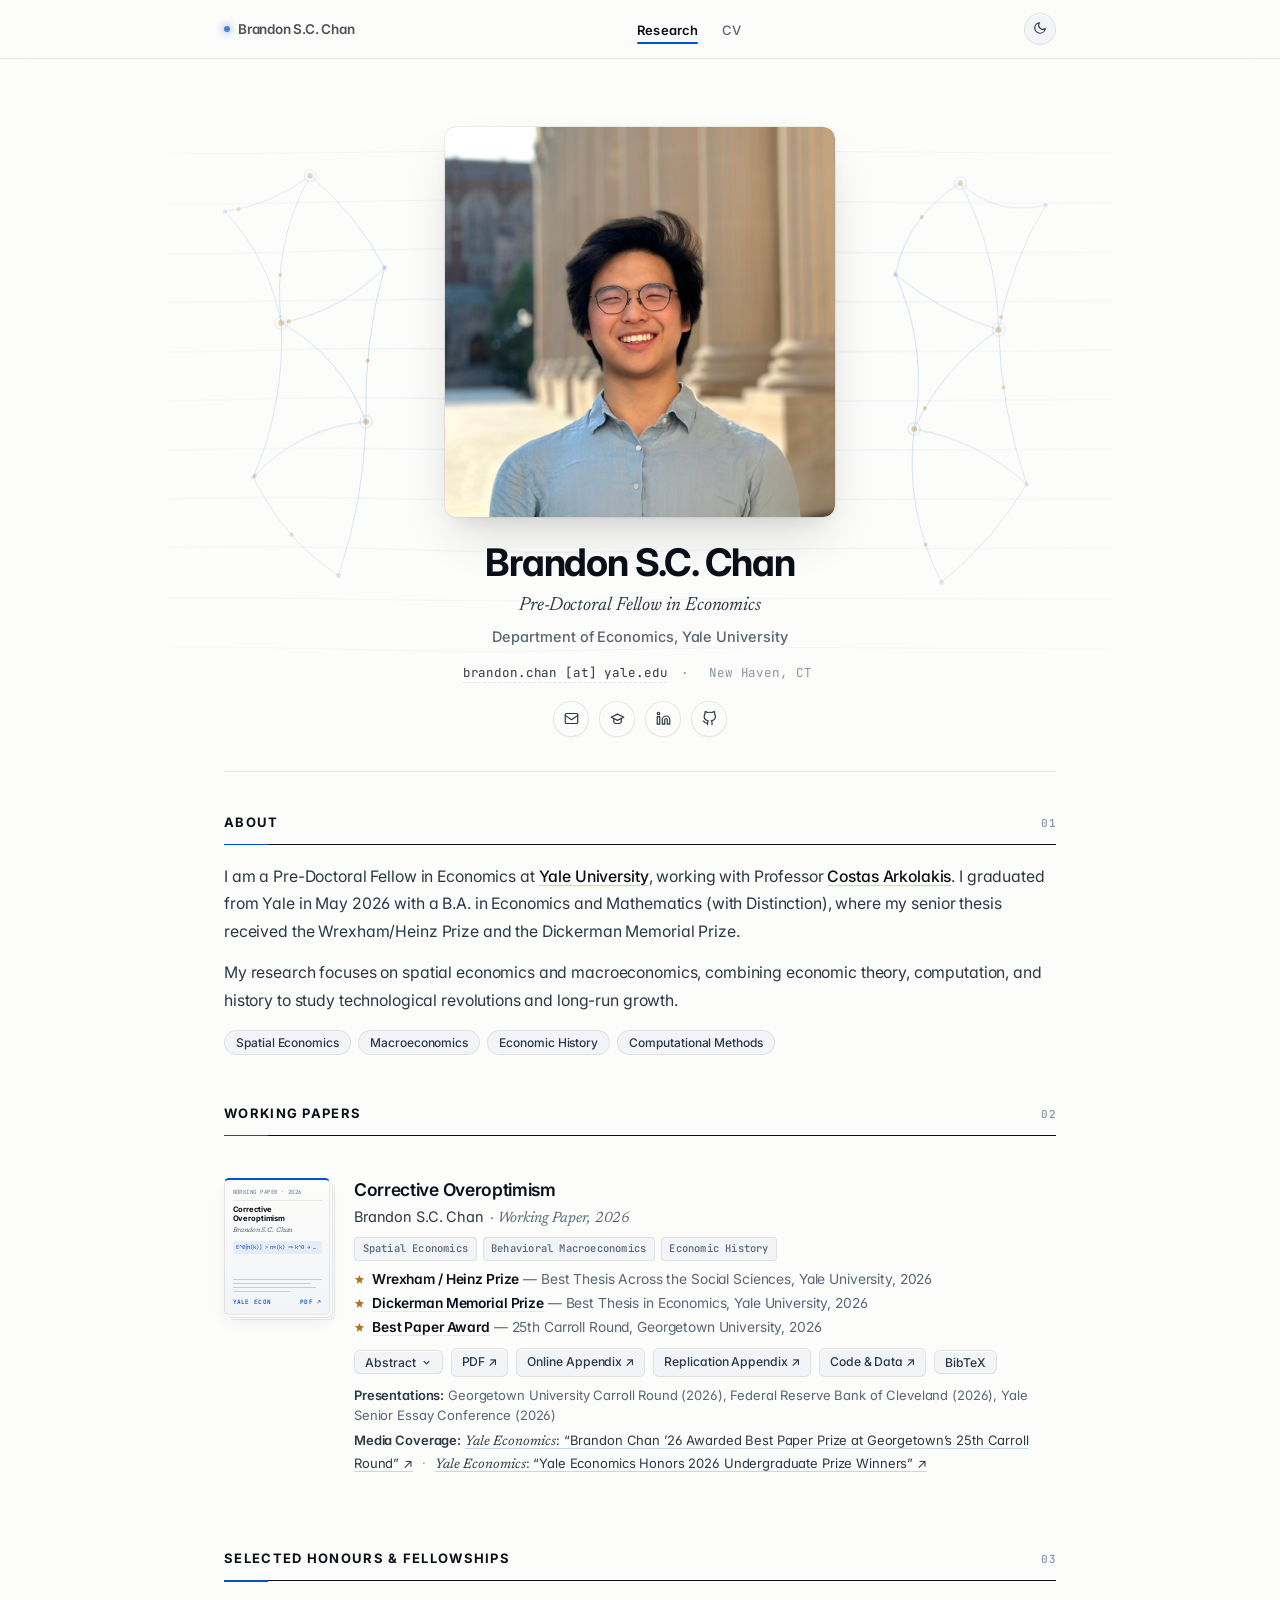
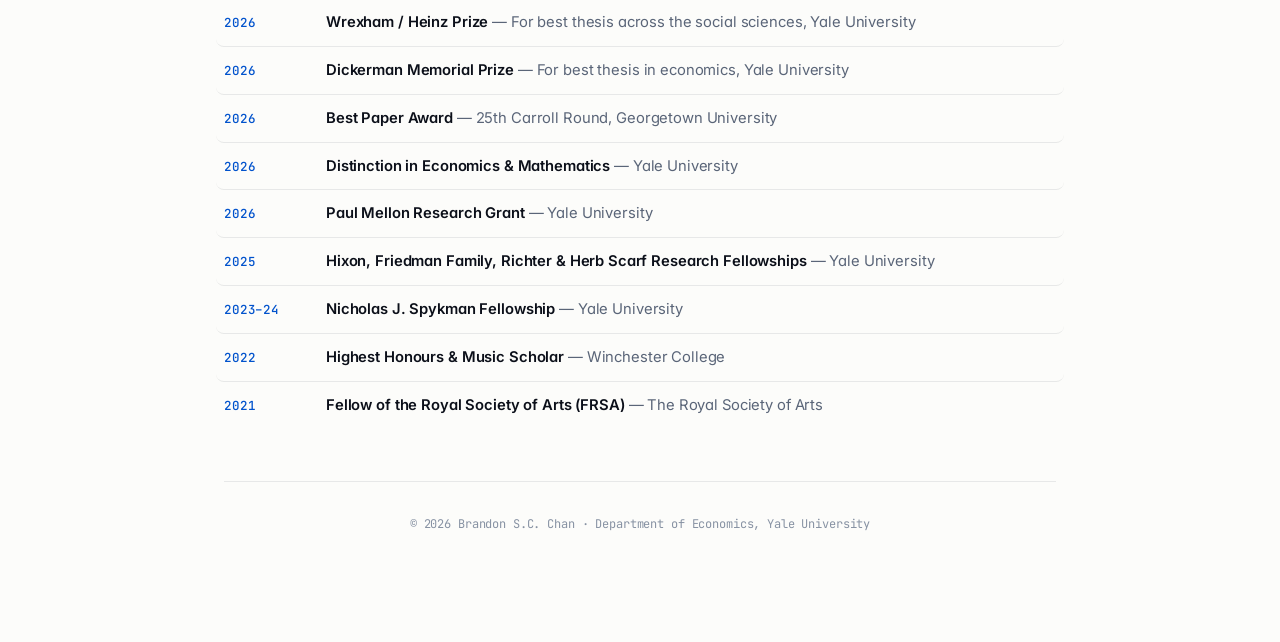
==== index.html @ 0a7a53f0 "Update Corrective Overoptimism abstract and PDFs" ====
<!DOCTYPE html>
<html lang="en" data-theme="light">
<head>
  <meta charset="UTF-8">
  <meta name="viewport" content="width=device-width, initial-scale=1.0">
  <title>Brandon S.C. Chan — Economics, Yale University</title>
  <meta name="description" content="Brandon S.C. Chan — Pre-Doctoral Fellow in Economics at Yale University. Author of 'Corrective Overoptimism' (Wrexham/Heinz Prize, Dickerman Memorial Prize, Carroll Round Best Paper Award). Research in spatial economics, behavioral macroeconomics, and economic history.">
  <meta name="keywords" content="Brandon S.C. Chan, Brandon Chan, Yale Economics, Corrective Overoptimism, Diagnostic Expectations, Spatial Economics, Behavioral Macroeconomics, Economic History, Infrastructure Booms, Railway Mania, Canal Mania, Costas Arkolakis">
  <meta name="author" content="Brandon S.C. Chan">
  <link rel="canonical" href="https://brandonscchan.github.io/">
  <link rel="alternate" type="text/plain" href="https://brandonscchan.github.io/llms.txt" title="LLM Summary">
  <link rel="alternate" type="text/markdown" href="https://brandonscchan.github.io/llms-full.txt" title="LLM Full Technical Digest">

  <!-- Highwire Press / Google Scholar / Semantic Scholar Metadata -->
  <meta name="citation_title" content="Corrective Overoptimism">
  <meta name="citation_author" content="Chan, Brandon S.C.">
  <meta name="citation_author_institution" content="Yale University">
  <meta name="citation_publication_date" content="2026">
  <meta name="citation_online_date" content="2026/05/01">
  <meta name="citation_technical_report_institution" content="Department of Economics, Yale University">
  <meta name="citation_keywords" content="Corrective Overoptimism; Diagnostic Expectations; Spatial Economics; Infrastructure Investment; Transport Networks; Industrial Revolution; Endogenous Growth; Structural Transformation; JEL D84, E22, E32, N73, O18, O33, R12, R42">
  <meta name="citation_abstract_html_url" content="https://brandonscchan.github.io/papers/corrective-overoptimism/">
  <meta name="citation_pdf_url" content="https://brandonscchan.github.io/papers/corrective-overoptimism/">

  <!-- OpenGraph / Social Discovery -->
  <meta property="og:type" content="website">
  <meta property="og:title" content="Brandon S.C. Chan — Economics, Yale University">
  <meta property="og:description" content="Pre-Doctoral Fellow in Economics at Yale University. Author of 'Corrective Overoptimism' on diagnostic expectations, infrastructure manias, and long-run spatial growth.">
  <meta property="og:url" content="https://brandonscchan.github.io/">
  <meta property="og:image" content="https://brandonscchan.github.io/images/portrait.jpg">
  <meta name="twitter:card" content="summary">
  <meta name="twitter:title" content="Brandon S.C. Chan — Corrective Overoptimism (Yale Economics)">
  <meta name="twitter:description" content="Investor overoptimism under diagnostic expectations as a second-best corrective force against chronic underinvestment in durable infrastructure networks.">

  <!-- Schema.org JSON-LD for Academic & AI Knowledge Graphs -->
  <script type="application/ld+json">
  {
    "@context": "https://schema.org",
    "@graph": [
      {
        "@type": "Person",
        "@id": "https://brandonscchan.github.io/#person",
        "name": "Brandon S.C. Chan",
        "givenName": "Brandon S.C.",
        "familyName": "Chan",
        "jobTitle": "Pre-Doctoral Fellow in Economics",
        "affiliation": {
          "@type": "CollegeOrUniversity",
          "name": "Yale University",
          "department": "Department of Economics"
        },
        "alumniOf": {
          "@type": "CollegeOrUniversity",
          "name": "Yale University"
        },
        "email": "mailto:brandon.chan@yale.edu",
        "url": "https://brandonscchan.github.io/",
        "sameAs": [
          "https://github.com/brandonscchan",
          "https://www.linkedin.com/in/brandon-sc-chan"
        ],
        "knowsAbout": [
          "Spatial Economics",
          "Behavioral Macroeconomics",
          "Diagnostic Expectations",
          "Economic History",
          "Endogenous Growth",
          "Infrastructure Networks"
        ],
        "award": [
          "Wrexham / Heinz Prize for Best Thesis Across the Social Sciences, Yale University (2026)",
          "Dickerman Memorial Prize for Best Thesis in Economics, Yale University (2026)",
          "Best Paper Award, 25th Carroll Round, Georgetown University (2026)"
        ]
      },
      {
        "@type": "ScholarlyArticle",
        "@id": "https://brandonscchan.github.io/papers/corrective-overoptimism/#article",
        "headline": "Corrective Overoptimism",
        "name": "Corrective Overoptimism",
        "author": {
          "@id": "https://brandonscchan.github.io/#person"
        },
        "datePublished": "2026",
        "publisher": {
          "@type": "Organization",
          "name": "Department of Economics, Yale University"
        },
        "url": "https://brandonscchan.github.io/papers/corrective-overoptimism/",
        "sameAs": "https://drive.google.com/file/d/1WN9ZlMECQUX0bFbhMdSP_QgzlSCmf_OA/view?usp=share_link",
        "inLanguage": "en",
        "keywords": [
          "Corrective Overoptimism",
          "Diagnostic Expectations",
          "Spatial Economics",
          "Infrastructure Investment",
          "Transport Networks",
          "Industrial Revolution",
          "Endogenous Growth",
          "Structural Transformation",
          "Theory of the Second Best",
          "Tobin's q"
        ],
        "abstract": "Booms in infrastructure investment often coincide with investor exuberance and losses, yet the infrastructure remains long after these episodes. I show that investor overoptimism can correct for a general class of market failure: agents with diagnostic expectations over-extrapolate good news and conduct irreversible investments, pushing what was once a market failure toward the efficient level. This mechanism – corrective overoptimism – is embedded in a dynamic spatial model with endogenous infrastructure and estimated on data from England and Wales, 1700–1881, spanning the canal and railway booms. Corrective overoptimism can be a potent channel for growth."
      }
    ]
  }
  </script>

  <link rel="icon" type="image/png" href="images/favicon.png">
  <link rel="apple-touch-icon" href="images/apple-touch-icon.png">
  <link rel="preconnect" href="https://fonts.googleapis.com">
  <link rel="preconnect" href="https://fonts.gstatic.com" crossorigin>
  <link href="https://fonts.googleapis.com/css2?family=Inter:wght@300;400;500;600;700&family=Newsreader:ital,opsz,wght@0,6..72,400;0,6..72,500;1,6..72,400;1,6..72,400;1,6..72,500&family=JetBrains+Mono:wght@400;500;600&display=swap" rel="stylesheet">
  <link rel="stylesheet" href="css/style.css">
</head>
<body>
  <div class="progress-bar" id="progress-bar"></div>

  <nav class="topnav" id="topnav">
    <div class="nav-inner">
      <a href="index.html" class="nav-brand" aria-label="Brandon S.C. Chan Home">
        <span class="nav-brand-dot"></span>
        <span>Brandon S.C. Chan</span>
      </a>
      <ul class="nav-links">
        <li><a href="index.html" class="active">Research</a></li>
        <li><a href="files/cv.pdf" target="_blank" rel="noopener">CV</a></li>
      </ul>
      <button id="theme-toggle" class="theme-toggle" aria-label="Toggle color theme" title="Toggle Dark / Light Mode">
        <span class="theme-icon"></span>
      </button>
    </div>
  </nav>

  <div class="container">
    <header class="hero" id="hero-stage">
      <canvas id="hero-canvas" aria-hidden="true"></canvas>

      <div class="hero-photo-wrap" id="portrait-wrap">
        <div class="portrait-card-3d" id="portrait-card">
          <img id="hero-photo" class="portrait" src="images/portrait.jpg" alt="Brandon S.C. Chan">
          <div class="portrait-glare" id="portrait-glare"></div>
        </div>
      </div>

      <h1 id="hero-name">Brandon S.C. Chan</h1>
      <div class="title" id="hero-subtitle">Pre-Doctoral Fellow</div>
      <div class="affiliation" id="hero-affiliation">Department of Economics, Yale University</div>
      <div class="contact" id="contact">
        <a href="mailto:brandon.chan@yale.edu" class="contact-email">brandon.chan [at] yale.edu</a>
        <span>&middot;</span>
        <span id="hero-location">New Haven, CT</span>
      </div>
      <div id="hero-links" class="socials"></div>
    </header>

    <main>
      <section id="about-section">
        <h2 class="section"><span>About</span><span class="section-index">01</span></h2>
        <div id="hero-bio" class="about-body"></div>
        <div id="interest-pills" class="interest-pills"></div>
      </section>

      <section id="working-papers-section" style="display: none;">
        <h2 class="section"><span>Working Papers</span><span class="section-index" id="wp-count">02</span></h2>
        <div id="working-papers-list" class="paper-list"></div>
      </section>

      <section id="publications-section" style="display: none;">
        <h2 class="section"><span>Published Papers</span><span class="section-index" id="pub-count"></span></h2>
        <div id="publications-list" class="paper-list"></div>
      </section>

      <section id="wip-section" style="display: none;">
        <h2 class="section"><span>Work in Progress</span><span class="section-index" id="wip-count"></span></h2>
        <div id="wip-list" class="paper-list"></div>
      </section>

      <section id="resting-papers-section" style="display: none;">
        <h2 class="section"><span>Resting Papers &amp; Work in Progress</span><span class="section-index" id="rp-count">03</span></h2>
        <div id="resting-papers-list" class="paper-list"></div>
      </section>

      <section id="honours-section" style="display: none;">
        <h2 class="section"><span>Selected Honours &amp; Fellowships</span><span class="section-index" id="hon-count">03</span></h2>
        <ul id="honours-list" class="honours-list"></ul>
      </section>
    </main>

    <footer>
      &copy; <span id="year"></span> Brandon S.C. Chan &middot; Department of Economics, Yale University
    </footer>
  </div>

  <script src="js/site.js"></script>
</body>
</html>
---- css/style.css ----
/* ------------------------------------------------------------------
   Brandon S.C. Chan — Academic Website
   Open Editorial Architecture + Apple & Google Design System:
     · Typography : Inter (SF Pro optical tracking + cv02/cv03/cv04/cv11)
                    + Newsreader (Apple New York / DeepMind optical serif)
                    + JetBrains Mono (tabular numerals & math)
     · Color      : Apple Warm Daylight & Yale Cobalt (Light)
                    + Apple OLED Midnight & Luminous Sapphire (Dark)
     · Surfaces   : Open unboxed editorial column, dual-tone section rules,
                    vibrancy glass header, 3D offprints, and spring drawers
   ------------------------------------------------------------------ */

:root,
[data-theme="light"] {
  /* ---- Apple & Google Tri-Font System ---- */
  --font-sans: "Inter", -apple-system, BlinkMacSystemFont, "SF Pro Display", "SF Pro Text", "Segoe UI", Roboto, sans-serif;
  --font-serif: "Newsreader", "New York", "Iowan Old Style", Georgia, serif;
  --font-mono: "JetBrains Mono", "SF Mono", ui-monospace, Menlo, monospace;

  /* ---- Apple P3 Daylight & Google Material 3 Tonal Neutrals ---- */
  --bg: #fcfcfa;
  --bg-elevated: #f3f4f7;
  --bg-hover: rgba(15, 35, 75, 0.026);
  --nav-bg: rgba(252, 252, 250, 0.80);

  --text-primary: #0b0f19;
  --text-secondary: #2d3748;
  --text-muted: #5a6578;
  --text-subtle: #8792a3;

  /* ---- Primary Accent: Luminous Yale / Apple Cobalt ---- */
  --accent: #0052cc;
  --accent-hover: #003d99;
  --accent-tint: rgba(0, 82, 204, 0.065);
  --accent-ring: rgba(0, 82, 204, 0.22);

  /* ---- Secondary Accent: Burnished Award Gold ---- */
  --gold: #b47814;
  --gold-tint: rgba(180, 120, 20, 0.08);

  /* ---- Optical Alpha Hairlines & Shadows ---- */
  --border: rgba(15, 23, 42, 0.085);
  --border-strong: #0b0f19;
  --inner-ring: inset 0 1px 0 rgba(255, 255, 255, 0.85);

  --shadow-portrait:
    0 24px 48px -12px rgba(11, 15, 25, 0.16),
    0 8px 20px -6px rgba(11, 15, 25, 0.08),
    0 0 0 1px rgba(11, 15, 25, 0.06);
  --shadow-thumb:
    2px 2px 0 #fcfcfa,
    3px 3px 0 rgba(15, 23, 42, 0.11),
    4px 4px 0 #fcfcfa,
    5px 5px 0 rgba(15, 23, 42, 0.09),
    0 8px 18px -4px rgba(11, 15, 25, 0.08);
  --shadow-thumb-hover:
    3px 3px 0 #fcfcfa,
    4px 4px 0 rgba(0, 82, 204, 0.28),
    6px 6px 0 #fcfcfa,
    7px 7px 0 rgba(0, 82, 204, 0.22),
    -4px 14px 24px -6px rgba(0, 50, 130, 0.18);

  /* ---- Ambient 3D Spatial Field ---- */
  --mesh-line: rgba(0, 82, 204, 0.095);
  --mesh-corridor: rgba(0, 82, 204, 0.22);
  --mesh-node: rgba(180, 120, 20, 0.44);

  /* ---- Layout Proportions ---- */
  --max-width: 880px;
  --photo-max-width: 390px;
  --photo-radius: 12px;
  --thumb-width: 106px;
}

[data-theme="dark"] {
  /* ---- Apple OLED Midnight & Google Luminous Sapphire ---- */
  --bg: #070a12;
  --bg-elevated: #101726;
  --bg-hover: rgba(96, 165, 250, 0.045);
  --nav-bg: rgba(7, 10, 18, 0.78);

  --text-primary: #f8fafc;
  --text-secondary: #cbd5e1;
  --text-muted: #94a3b8;
  --text-subtle: #64748b;

  --accent: #60a5fa;
  --accent-hover: #93c5fd;
  --accent-tint: rgba(96, 165, 250, 0.11);
  --accent-ring: rgba(96, 165, 250, 0.32);

  --gold: #fbbf24;
  --gold-tint: rgba(251, 191, 36, 0.10);

  --border: rgba(248, 250, 252, 0.09);
  --border-strong: #e2e8f0;
  --inner-ring: inset 0 1px 0 rgba(255, 255, 255, 0.08);

  --shadow-portrait:
    0 28px 56px -12px rgba(0, 0, 0, 0.72),
    0 8px 20px -4px rgba(0, 0, 0, 0.45),
    0 0 0 1px rgba(255, 255, 255, 0.10);
  --shadow-thumb:
    2px 2px 0 #0c1220,
    3px 3px 0 rgba(255, 255, 255, 0.12),
    4px 4px 0 #0c1220,
    5px 5px 0 rgba(255, 255, 255, 0.10),
    0 8px 20px rgba(0, 0, 0, 0.5);
  --shadow-thumb-hover:
    3px 3px 0 #0c1220,
    4px 4px 0 rgba(96, 165, 250, 0.42),
    6px 6px 0 #0c1220,
    7px 7px 0 rgba(96, 165, 250, 0.32),
    -4px 16px 28px -6px rgba(0, 0, 0, 0.75);

  --mesh-line: rgba(96, 165, 250, 0.12);
  --mesh-corridor: rgba(96, 165, 250, 0.28);
  --mesh-node: rgba(251, 191, 36, 0.52);
}

*, *::before, *::after {
  box-sizing: border-box;
}

html, body {
  margin: 0;
  padding: 0;
  background-color: var(--bg);
  color: var(--text-primary);
  font-family: var(--font-sans);
  font-feature-settings: "cv02", "cv03", "cv04", "cv11";
  font-size: 16px;
  line-height: 1.68;
  letter-spacing: -0.008em;
  -webkit-font-smoothing: antialiased;
  -moz-osx-font-smoothing: grayscale;
  text-rendering: optimizeLegibility;
  scroll-behavior: smooth;
  transition: background-color 0.28s ease, color 0.28s ease;
}

::selection {
  background: var(--accent-tint);
  color: var(--accent);
}

a {
  color: var(--accent);
  text-decoration: none;
  transition: color 0.18s ease;
}

a:hover {
  color: var(--accent-hover);
}

em, i {
  font-family: var(--font-serif);
  font-style: italic;
  font-size: 1.05em;
  letter-spacing: 0;
}

/* ---------- Reading Progress Laser Bar ---------- */
.progress-bar {
  position: fixed;
  top: 0;
  left: 0;
  right: 0;
  height: 2px;
  background: linear-gradient(90deg, var(--accent), #3b82f6, var(--gold));
  width: 0%;
  z-index: 300;
  pointer-events: none;
  transition: width 0.08s linear;
}

/* ---------- Sticky Apple Vibrancy Navigation ---------- */
nav.topnav {
  position: sticky;
  top: 0;
  z-index: 100;
  background: var(--nav-bg);
  backdrop-filter: blur(22px) saturate(190%);
  -webkit-backdrop-filter: blur(22px) saturate(190%);
  border-bottom: 1px solid var(--border);
  transition: box-shadow 0.25s ease, background-color 0.28s ease, border-color 0.28s ease;
}

nav.topnav.scrolled {
  box-shadow: 0 4px 20px -4px rgba(11, 15, 25, 0.05);
}

.nav-inner {
  max-width: var(--max-width);
  margin: 0 auto;
  padding: 13px 24px;
  display: flex;
  align-items: center;
  justify-content: space-between;
  gap: 16px;
}

/* Apple Collapsing Title Behaviour: subtle monogram brand brightens on scroll */
.nav-brand {
  display: inline-flex;
  align-items: center;
  gap: 8px;
  font-size: 13.5px;
  font-weight: 600;
  letter-spacing: -0.015em;
  color: var(--text-primary);
  opacity: 0.72;
  transition: opacity 0.22s ease, color 0.18s ease;
  white-space: nowrap;
}

nav.topnav.scrolled .nav-brand,
.nav-brand:hover {
  opacity: 1;
  color: var(--accent);
}

.nav-brand-dot {
  width: 6px;
  height: 6px;
  border-radius: 50%;
  background: var(--accent);
  box-shadow: 0 0 8px var(--accent);
}

.nav-links {
  margin: 0;
  padding: 0;
  list-style: none;
  display: flex;
  flex-wrap: wrap;
  align-items: center;
  gap: 24px;
}

.nav-links a {
  position: relative;
  color: var(--text-muted);
  font-size: 13px;
  font-weight: 500;
  letter-spacing: 0.01em;
  padding: 4px 0;
  transition: color 0.18s ease;
}

.nav-links a::after {
  content: "";
  position: absolute;
  left: 0;
  right: 0;
  bottom: -2px;
  height: 1.75px;
  background: var(--accent);
  border-radius: 2px;
  transform: scaleX(0);
  transform-origin: center;
  transition: transform 0.24s cubic-bezier(0.22, 1, 0.36, 1);
}

.nav-links a:hover,
.nav-links a.active {
  color: var(--text-primary);
}

.nav-links a.active {
  font-weight: 600;
}

.nav-links a.active::after,
.nav-links a:hover::after {
  transform: scaleX(1);
}

.theme-toggle {
  display: inline-flex;
  align-items: center;
  justify-content: center;
  width: 32px;
  height: 32px;
  border-radius: 50%;
  border: 1px solid var(--border);
  background: var(--bg-elevated);
  color: var(--text-secondary);
  cursor: pointer;
  padding: 0;
  box-shadow: var(--inner-ring);
  transition: color 0.18s ease, border-color 0.18s ease, transform 0.2s cubic-bezier(0.22, 1, 0.36, 1);
}

.theme-toggle:hover {
  color: var(--accent);
  border-color: var(--accent-ring);
  transform: scale(1.06);
}

.theme-toggle svg {
  width: 14px;
  height: 14px;
}

/* ---------- Open Editorial Container ---------- */
.container {
  max-width: var(--max-width);
  margin: 0 auto;
  padding: 36px 24px 88px;
}

main {
  transition: opacity 0.2s ease, transform 0.2s ease;
}

/* ---------- Open Centered Hero Header + Ambient 3D Spatial Field ---------- */
header.hero {
  position: relative;
  text-align: center;
  padding: 32px 0 34px;
  border-bottom: 1px solid var(--border);
  margin-bottom: 40px;
  isolation: isolate;
}

header.hero.subpage-hero {
  padding: 20px 0 24px;
  margin-bottom: 32px;
}

#hero-canvas {
  position: absolute;
  inset: -24px -56px 0 -56px;
  width: calc(100% + 112px);
  height: calc(100% + 24px);
  z-index: -1;
  pointer-events: auto;
  cursor: pointer;
  opacity: 0.96;
  mask-image: radial-gradient(ellipse 78% 76% at 50% 42%, rgba(0,0,0,1) 28%, rgba(0,0,0,0) 100%);
  -webkit-mask-image: radial-gradient(ellipse 78% 76% at 50% 42%, rgba(0,0,0,1) 28%, rgba(0,0,0,0) 100%);
}

/* Large Rectangular Portrait (joelflynn.com proportions + Apple Continuous Curvature) */
.hero-photo-wrap {
  display: inline-block;
  perspective: 1100px;
  margin: 0 auto 24px;
  max-width: var(--photo-max-width);
  width: 100%;
}

.portrait-card-3d {
  position: relative;
  border-radius: var(--photo-radius);
  transform-style: preserve-3d;
  will-change: transform;
  box-shadow: var(--shadow-portrait);
  overflow: hidden;
  background: var(--bg-elevated);
}

header.hero .portrait {
  display: block;
  width: 100%;
  max-width: var(--photo-max-width);
  aspect-ratio: auto;
  object-fit: cover;
  object-position: center 28%;
  border-radius: var(--photo-radius);
}

.portrait-glare {
  position: absolute;
  inset: 0;
  pointer-events: none;
  border-radius: var(--photo-radius);
  box-shadow: inset 0 0 0 1px rgba(255, 255, 255, 0.22);
  background: radial-gradient(
    circle at var(--glare-x, 50%) var(--glare-y, 30%),
    rgba(255, 255, 255, 0.28) 0%,
    rgba(255, 255, 255, 0) 60%
  );
  opacity: var(--glare-opacity, 0);
  transition: opacity 0.25s ease;
  mix-blend-mode: overlay;
}

/* Apple SF Pro Display / Inter Tight Optical Heading */
header.hero h1 {
  font-family: var(--font-sans);
  font-size: 38px;
  font-weight: 700;
  letter-spacing: -0.032em;
  margin: 0 0 6px;
  line-height: 1.12;
  color: var(--text-primary);
}

header.hero .title {
  font-family: var(--font-serif);
  font-style: italic;
  font-size: 19px;
  font-weight: 400;
  color: var(--text-secondary);
  margin: 2px 0 4px;
  letter-spacing: -0.005em;
}

header.hero .affiliation {
  font-size: 14.5px;
  font-weight: 500;
  color: var(--text-muted);
  letter-spacing: -0.005em;
  margin-bottom: 12px;
}

header.hero .contact {
  font-family: var(--font-mono);
  font-size: 12.5px;
  color: var(--text-muted);
  margin-top: 10px;
  letter-spacing: -0.01em;
}

header.hero .contact a {
  color: var(--text-secondary);
  border-bottom: 1px dashed var(--border);
  padding-bottom: 1px;
  transition: color 0.18s ease, border-color 0.18s ease;
}

header.hero .contact a:hover {
  color: var(--accent);
  border-bottom-color: var(--accent);
}

header.hero .contact span {
  margin: 0 6px;
  color: var(--text-subtle);
}

/* Circular SVG Social Icon Pills */
header.hero .socials {
  margin-top: 18px;
  display: flex;
  justify-content: center;
  gap: 10px;
}

header.hero .socials a {
  display: inline-flex;
  align-items: center;
  justify-content: center;
  width: 36px;
  height: 36px;
  border: 1px solid var(--border);
  border-radius: 50%;
  color: var(--text-secondary);
  background: var(--bg);
  box-shadow: 0 1px 2px rgba(11, 15, 25, 0.04), var(--inner-ring);
  transition: color 0.18s ease, border-color 0.18s ease, background-color 0.18s ease, transform 0.22s cubic-bezier(0.22, 1, 0.36, 1), box-shadow 0.22s ease;
}

header.hero .socials a:hover {
  border-color: var(--accent-ring);
  color: var(--accent);
  background: var(--accent-tint);
  transform: translateY(-2px);
  box-shadow: 0 6px 14px -3px rgba(0, 82, 204, 0.14);
}

/* ---------- Google DeepMind Dual-Tone Section Headers ---------- */
h2.section {
  position: relative;
  display: flex;
  align-items: baseline;
  justify-content: space-between;
  font-family: var(--font-sans);
  font-size: 13px;
  font-weight: 700;
  letter-spacing: 0.10em;
  text-transform: uppercase;
  margin: 48px 0 18px;
  padding-bottom: 10px;
  border-bottom: 1.5px solid var(--border-strong);
  color: var(--text-primary);
}

/* Cobalt optical accent segment on the left of every section rule */
h2.section::after {
  content: "";
  position: absolute;
  left: 0;
  bottom: -1.5px;
  width: 44px;
  height: 1.5px;
  background: var(--accent);
}

.section-index {
  font-family: var(--font-mono);
  font-size: 11px;
  font-weight: 500;
  letter-spacing: 0.04em;
  color: var(--text-subtle);
  font-variant-numeric: tabular-nums;
}

#about-section h2.section {
  margin-top: 0;
}

.about-body p {
  margin: 0 0 14px;
  font-size: 15.8px;
  line-height: 1.74;
  color: var(--text-secondary);
}

.about-body p:last-child {
  margin-bottom: 0;
}

.about-body a {
  color: var(--text-primary);
  font-weight: 500;
  text-decoration: underline;
  text-decoration-color: var(--accent-ring);
  text-decoration-thickness: 1px;
  text-underline-offset: 3px;
  transition: color 0.18s ease, text-decoration-color 0.18s ease;
}

.about-body a:hover {
  color: var(--accent);
  text-decoration-color: var(--accent);
}

/* Interactive Research Interest Filter Chips under About */
.interest-pills {
  display: flex;
  flex-wrap: wrap;
  gap: 7px;
  margin-top: 16px;
}

.interest-pill {
  font-family: var(--font-sans);
  font-size: 12px;
  font-weight: 500;
  letter-spacing: -0.005em;
  padding: 4px 11px;
  border-radius: 999px;
  background: var(--bg-elevated);
  border: 1px solid var(--border);
  color: var(--text-secondary);
  cursor: pointer;
  transition: all 0.2s cubic-bezier(0.22, 1, 0.36, 1);
}

.interest-pill:hover,
.interest-pill.active {
  color: var(--accent);
  background: var(--accent-tint);
  border-color: var(--accent-ring);
  transform: translateY(-1px);
}

/* ---------- Flat, Unboxed Paper Entries (Apple/Google Tactile Polish) ---------- */
.paper-list {
  margin: 0;
  padding: 0;
  list-style: none;
}

.paper {
  position: relative;
  display: grid;
  grid-template-columns: var(--thumb-width) 1fr;
  gap: 24px;
  padding: 24px 16px;
  margin: 0 -16px;
  border-bottom: 1px solid var(--border);
  border-radius: 12px;
  transition: background-color 0.22s ease, opacity 0.25s ease, transform 0.25s ease;
}

.paper:last-child {
  border-bottom: none;
}

.paper.filtered-dim {
  opacity: 0.30;
}

.paper.filtered-match {
  background-color: var(--bg-hover);
}

/* Cursor-tracked ambient spotlight on flat row hover */
.paper::before {
  content: "";
  position: absolute;
  inset: 0;
  border-radius: 12px;
  background: radial-gradient(
    520px circle at var(--mouse-x, 30%) var(--mouse-y, 50%),
    var(--bg-hover),
    transparent 70%
  );
  opacity: 0;
  transition: opacity 0.25s ease;
  pointer-events: none;
}

/* Subtle left cobalt edge bar that scales in on hover */
.paper::after {
  content: "";
  position: absolute;
  left: 0;
  top: 22px;
  bottom: 22px;
  width: 2.5px;
  border-radius: 2px;
  background: var(--accent);
  transform: scaleY(0);
  transform-origin: center;
  transition: transform 0.24s cubic-bezier(0.22, 1, 0.36, 1);
}

.paper:hover::before {
  opacity: 1;
}

.paper:hover::after,
.paper.filtered-match::after {
  transform: scaleY(1);
}

.paper > * {
  position: relative;
  z-index: 1;
}

/* Left-Hand 3D Miniature Offprint Sheet (8.5 x 11) */
.thumb-stage {
  width: var(--thumb-width);
  perspective: 750px;
}

.thumb-manuscript {
  display: flex;
  flex-direction: column;
  justify-content: space-between;
  width: var(--thumb-width);
  aspect-ratio: 8.5 / 11;
  background: linear-gradient(180deg, var(--bg) 0%, var(--bg-elevated) 100%);
  border: 1px solid var(--border);
  border-top: 2.5px solid var(--accent);
  border-radius: 5px;
  padding: 8px 7.5px 7px;
  box-shadow: var(--shadow-thumb);
  transform-style: preserve-3d;
  will-change: transform;
  transition: box-shadow 0.24s ease, border-color 0.24s ease, transform 0.22s cubic-bezier(0.22, 1, 0.36, 1);
  cursor: pointer;
  user-select: none;
}

.paper:hover .thumb-manuscript {
  border-color: var(--accent-ring);
  border-top-color: var(--accent);
  box-shadow: var(--shadow-thumb-hover);
}

.ms-header {
  font-family: var(--font-mono);
  font-size: 5.8px;
  font-weight: 600;
  text-transform: uppercase;
  letter-spacing: 0.08em;
  color: var(--text-subtle);
  border-bottom: 1px solid var(--border);
  padding-bottom: 2.5px;
  margin-bottom: 3.5px;
  white-space: nowrap;
  overflow: hidden;
  text-overflow: ellipsis;
}

.ms-title {
  font-family: var(--font-sans);
  font-size: 7.6px;
  font-weight: 700;
  letter-spacing: -0.015em;
  line-height: 1.22;
  color: var(--text-primary);
  display: -webkit-box;
  -webkit-line-clamp: 3;
  -webkit-box-orient: vertical;
  overflow: hidden;
  margin-bottom: 2.5px;
}

.ms-author {
  font-family: var(--font-serif);
  font-style: italic;
  font-size: 6.5px;
  color: var(--text-muted);
  margin-bottom: 4px;
  white-space: nowrap;
  overflow: hidden;
  text-overflow: ellipsis;
}

.ms-eq {
  font-family: var(--font-mono);
  font-size: 5.5px;
  color: var(--accent);
  background: var(--accent-tint);
  border-radius: 2.5px;
  padding: 2px 3.5px;
  margin-bottom: 4px;
  white-space: nowrap;
  overflow: hidden;
  text-overflow: ellipsis;
}

.ms-lines {
  display: flex;
  flex-direction: column;
  gap: 2.5px;
  margin-top: auto;
  margin-bottom: 5px;
  opacity: 0.28;
}

.ms-lines span {
  display: block;
  height: 1.5px;
  background: var(--text-muted);
  border-radius: 1px;
}
.ms-lines span:nth-child(1) { width: 100%; }
.ms-lines span:nth-child(2) { width: 88%; }
.ms-lines span:nth-child(3) { width: 94%; }
.ms-lines span:nth-child(4) { width: 65%; }

.ms-footer {
  display: flex;
  align-items: center;
  justify-content: space-between;
  font-family: var(--font-mono);
  font-size: 6px;
  font-weight: 600;
  color: var(--accent);
  letter-spacing: 0.05em;
}

/* Paper Right Column */
.paper .title {
  font-family: var(--font-sans);
  font-weight: 600;
  font-size: 17.5px;
  letter-spacing: -0.018em;
  line-height: 1.36;
  color: var(--text-primary);
}

.paper .title a {
  color: var(--text-primary);
  background-image: linear-gradient(var(--accent), var(--accent));
  background-position: 0% 100%;
  background-repeat: no-repeat;
  background-size: 0% 1.5px;
  transition: color 0.18s ease, background-size 0.28s cubic-bezier(0.22, 1, 0.36, 1);
}

.paper .title a:hover {
  color: var(--accent);
  background-size: 100% 1.5px;
}

.paper-meta-line {
  display: flex;
  flex-wrap: wrap;
  align-items: baseline;
  gap: 6px;
  margin: 3px 0 6px;
}

.paper .authors {
  font-size: 14.5px;
  color: var(--text-secondary);
}

.paper .venue {
  font-family: var(--font-serif);
  font-style: italic;
  font-size: 15px;
  color: var(--text-muted);
}

/* Field Badges (Refined Apple/Material Tonal Chips) */
.paper .badges {
  margin: 6px 0 6px;
  display: flex;
  flex-wrap: wrap;
  gap: 6px;
}

.paper .badge {
  font-family: var(--font-mono);
  font-size: 10.5px;
  font-weight: 500;
  background: var(--bg-elevated);
  border: 1px solid var(--border);
  padding: 2px 7.5px;
  border-radius: 4px;
  color: var(--text-muted);
  letter-spacing: 0.02em;
}

/* Unboxed Inline Gold-Star Award Rows */
.paper .awards {
  margin: 8px 0 4px;
  display: flex;
  flex-direction: column;
  gap: 4px;
}

.paper .award {
  display: flex;
  align-items: baseline;
  gap: 7px;
  font-size: 13.8px;
  line-height: 1.48;
}

.paper .award-icon {
  color: var(--gold);
  flex-shrink: 0;
  display: inline-flex;
  transform: translateY(1px);
}

.paper .award-title {
  font-weight: 600;
  color: var(--text-primary);
}

.paper .award-title a {
  color: var(--text-primary);
  text-decoration: underline;
  text-decoration-color: var(--border);
  text-underline-offset: 3px;
  transition: color 0.18s ease, text-decoration-color 0.18s ease;
}

.paper .award-title a:hover {
  color: var(--accent);
  text-decoration-color: var(--accent);
}

.paper .award-desc {
  color: var(--text-muted);
}

.paper .presentations,
.paper .media-coverage {
  font-size: 13px;
  color: var(--text-muted);
  margin-top: 8px;
  line-height: 1.54;
}

.paper .media-coverage {
  margin-top: 5px;
}

.paper .presentations b,
.paper .media-coverage b {
  color: var(--text-secondary);
  font-weight: 600;
}

.paper .media-coverage a {
  color: var(--text-secondary);
  text-decoration: underline;
  text-decoration-color: var(--accent-ring);
  text-underline-offset: 3px;
  transition: color 0.18s ease, text-decoration-color 0.18s ease;
}

.paper .media-coverage a:hover {
  color: var(--accent);
  text-decoration-color: var(--accent);
}

.paper .media-sep {
  margin: 0 5px;
  color: var(--text-subtle);
}

/* Tactile Apple/Google Micro-Pills for Paper Actions */
.paper-actions {
  display: flex;
  flex-wrap: wrap;
  align-items: center;
  gap: 8px;
  margin-top: 10px;
}

.action-chip {
  display: inline-flex;
  align-items: center;
  gap: 5px;
  font-family: var(--font-sans);
  font-size: 12.2px;
  font-weight: 500;
  letter-spacing: -0.005em;
  color: var(--text-secondary);
  background: var(--bg-elevated);
  border: 1px solid var(--border);
  border-radius: 6px;
  padding: 3.5px 10px;
  cursor: pointer;
  box-shadow: var(--inner-ring);
  transition: all 0.18s cubic-bezier(0.22, 1, 0.36, 1);
}

.action-chip:hover,
.action-chip[aria-expanded="true"] {
  color: var(--accent);
  background: var(--accent-tint);
  border-color: var(--accent-ring);
  transform: translateY(-1px);
}

.action-chip svg {
  transition: transform 0.28s cubic-bezier(0.22, 1, 0.36, 1);
  flex-shrink: 0;
}

.action-chip[aria-expanded="true"] svg {
  transform: rotate(180deg);
}

/* Spring-Physics Abstract & BibTeX Drawers */
.drawer-grid {
  display: grid;
  grid-template-rows: 0fr;
  transition: grid-template-rows 0.34s cubic-bezier(0.22, 1, 0.36, 1), opacity 0.24s ease, margin-top 0.24s ease;
  opacity: 0;
  margin-top: 0;
}

.drawer-grid.open {
  grid-template-rows: 1fr;
  opacity: 1;
  margin-top: 10px;
}

.drawer-inner {
  overflow: hidden;
}

.paper .abstract {
  font-size: 14.5px;
  line-height: 1.68;
  color: var(--text-secondary);
  margin: 0;
  padding: 12px 16px;
  background: var(--bg-elevated);
  border-left: 2.5px solid var(--accent);
  border-radius: 0 8px 8px 0;
}

.bibtex-box {
  position: relative;
  padding: 11px 14px;
  background: var(--bg-elevated);
  border: 1px solid var(--border);
  border-radius: 8px;
  font-family: var(--font-mono);
  font-size: 12px;
  line-height: 1.55;
  color: var(--text-secondary);
  overflow-x: auto;
}

.bibtex-box pre {
  margin: 0;
  white-space: pre-wrap;
  word-break: break-word;
}

.copy-bibtex-btn {
  position: absolute;
  top: 8px;
  right: 8px;
  font-family: var(--font-mono);
  font-size: 11px;
  padding: 2px 8px;
  border-radius: 4px;
  background: var(--bg);
  border: 1px solid var(--border);
  color: var(--text-muted);
  cursor: pointer;
  transition: color 0.15s ease, border-color 0.15s ease;
}

.copy-bibtex-btn:hover {
  color: var(--accent);
  border-color: var(--accent);
}

/* ---------- Selected Honours & Fellowships ---------- */
.honours-list {
  list-style: none;
  margin: 0;
  padding: 0;
}

.honour-item {
  display: grid;
  grid-template-columns: 88px 1fr;
  gap: 14px;
  align-items: baseline;
  padding: 11px 8px;
  margin: 0 -8px;
  border-bottom: 1px solid var(--border);
  border-radius: 8px;
  font-size: 14.8px;
  transition: transform 0.2s cubic-bezier(0.22, 1, 0.36, 1), background-color 0.2s ease;
}

.honour-item:last-child {
  border-bottom: none;
}

.honour-item:hover {
  transform: translateX(3px);
  background-color: var(--bg-hover);
}

.honour-year {
  font-family: var(--font-mono);
  font-size: 12.5px;
  font-weight: 500;
  color: var(--accent);
  font-variant-numeric: tabular-nums;
}

.honour-title {
  font-weight: 600;
  color: var(--text-primary);
}

.honour-org {
  color: var(--text-muted);
}

/* ---------- Teaching, Data & Favourites ---------- */
.teaching-item {
  padding: 16px 0;
  border-bottom: 1px solid var(--border);
}

.teaching-item:last-child {
  border-bottom: none;
}

.teaching-item .course-title {
  font-weight: 600;
  font-size: 16px;
  letter-spacing: -0.012em;
  color: var(--text-primary);
}

.teaching-item .course-meta {
  font-family: var(--font-mono);
  font-size: 12.5px;
  color: var(--accent);
  margin-top: 2px;
}

.teaching-item .course-desc {
  font-size: 14.8px;
  color: var(--text-secondary);
  margin-top: 6px;
}

.fav-category {
  margin: 34px 0 10px;
}

.fav-category:first-child {
  margin-top: 10px;
}

.fav-cat-name {
  font-family: var(--font-sans);
  font-size: 12.5px;
  font-weight: 700;
  letter-spacing: 0.09em;
  text-transform: uppercase;
  color: var(--text-primary);
  margin: 0 0 12px;
  padding-bottom: 6px;
  border-bottom: 1.5px solid var(--border-strong);
}

.fav-papers {
  list-style: none;
  margin: 0 0 18px;
  padding: 0;
}

.fav-paper {
  padding: 11px 0;
  border-bottom: 1px solid var(--border);
}

.fav-paper:last-child {
  border-bottom: none;
}

.fav-cite {
  font-size: 15px;
  font-weight: 500;
  color: var(--text-primary);
}

.fav-note {
  font-size: 13.8px;
  color: var(--text-muted);
  margin-top: 3px;
}

/* ---------- Scroll-Triggered Reveals ---------- */
.fade-in-up {
  opacity: 0;
  transform: translateY(12px);
  transition: opacity 0.42s cubic-bezier(0.22, 1, 0.36, 1), transform 0.42s cubic-bezier(0.22, 1, 0.36, 1);
}

.fade-in-up.visible {
  opacity: 1;
  transform: translateY(0);
}

/* ---------- Footer ---------- */
footer {
  text-align: center;
  padding: 32px 0 20px;
  font-family: var(--font-mono);
  font-size: 12px;
  color: var(--text-subtle);
  border-top: 1px solid var(--border);
  margin-top: 52px;
}

/* ---------- Mobile & Phone Responsiveness ---------- */
@media (max-width: 640px) {
  :root {
    --thumb-width: 78px;
  }
  .container {
    padding: 20px 16px 60px;
  }
  .nav-inner {
    padding: 10px 16px;
    flex-wrap: wrap;
    gap: 8px;
  }
  .nav-brand {
    font-size: 13px;
  }
  .nav-links {
    width: 100%;
    order: 3;
    gap: 14px;
    overflow-x: auto;
    scrollbar-width: none;
  }
  .nav-links::-webkit-scrollbar {
    display: none;
  }
  header.hero {
    padding: 24px 0 22px;
  }
  header.hero h1 {
    font-size: 30px;
  }
  .hero-photo-wrap {
    max-width: 280px;
  }
  .paper {
    grid-template-columns: var(--thumb-width) 1fr;
    gap: 14px;
    padding: 18px 8px;
    margin: 0 -8px;
  }
  .ms-eq, .ms-lines {
    display: none;
  }
  .honour-item {
    grid-template-columns: 1fr;
    gap: 2px;
  }
}
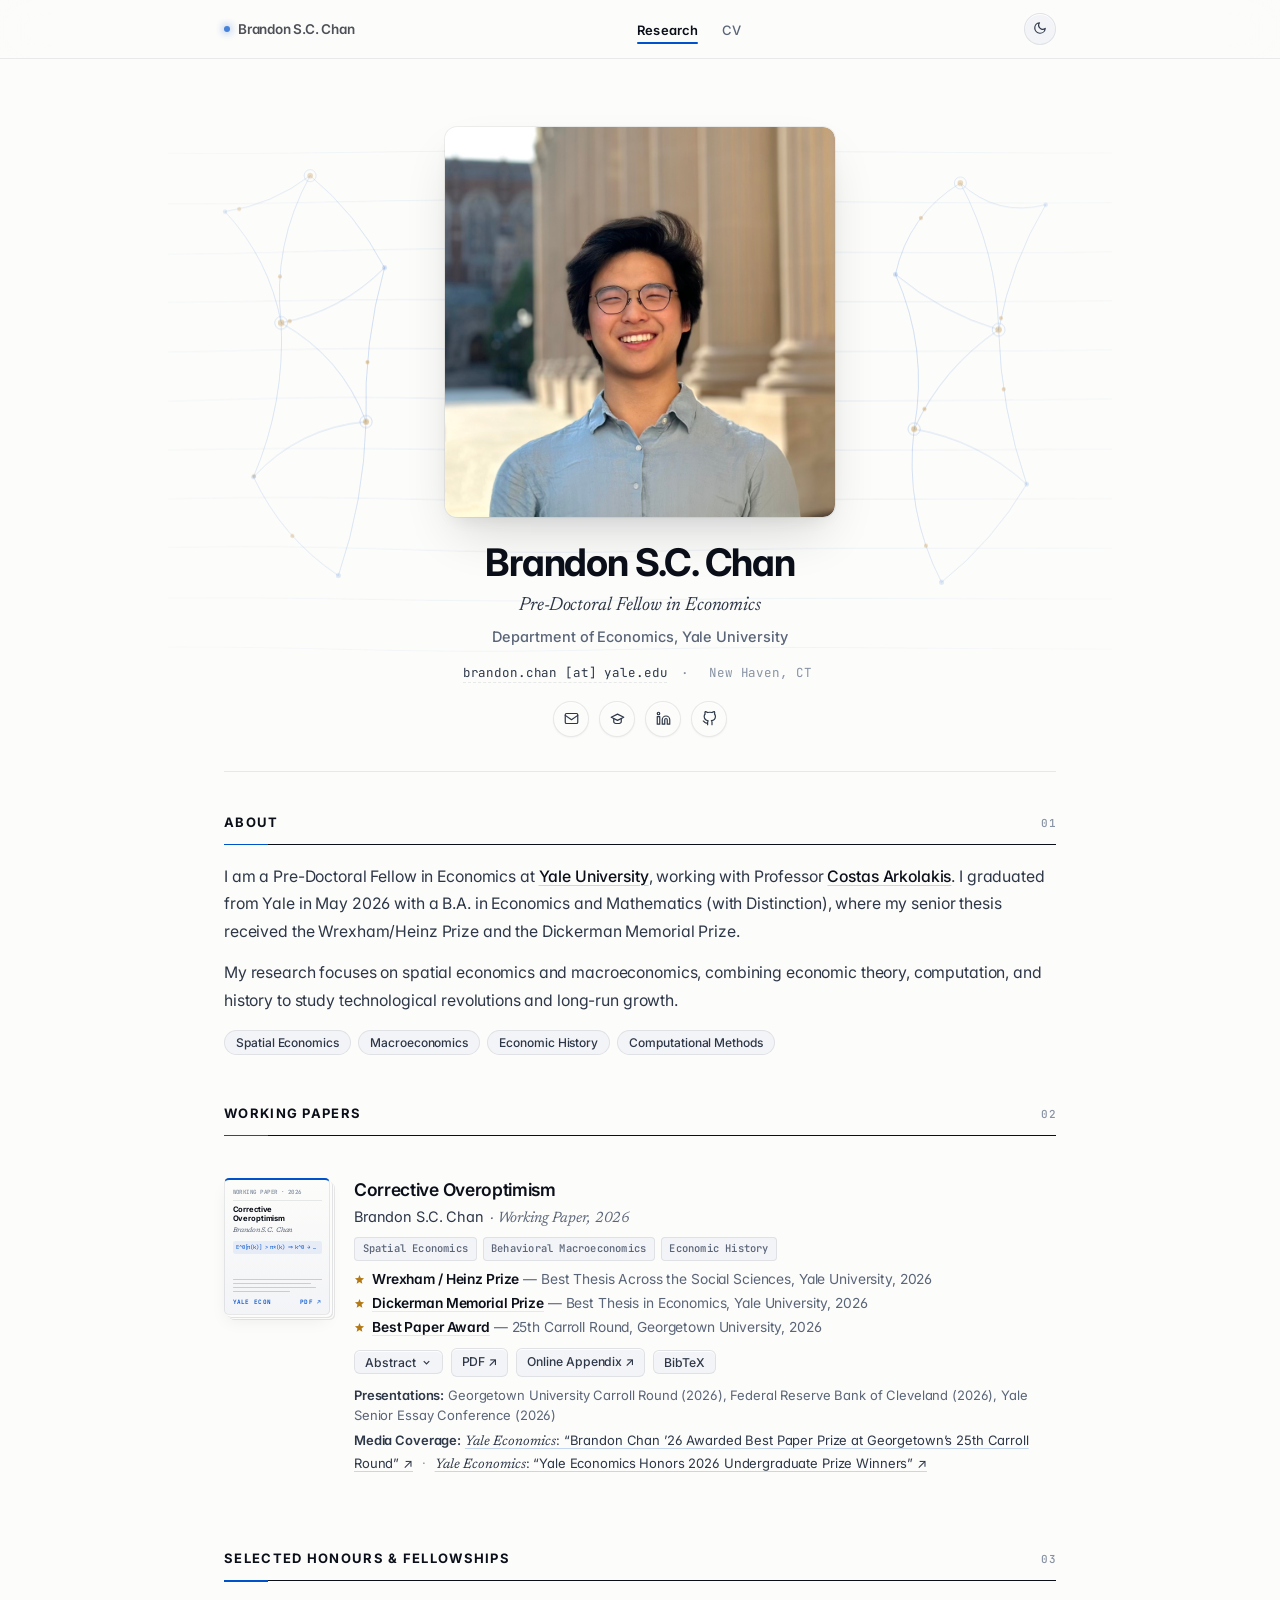
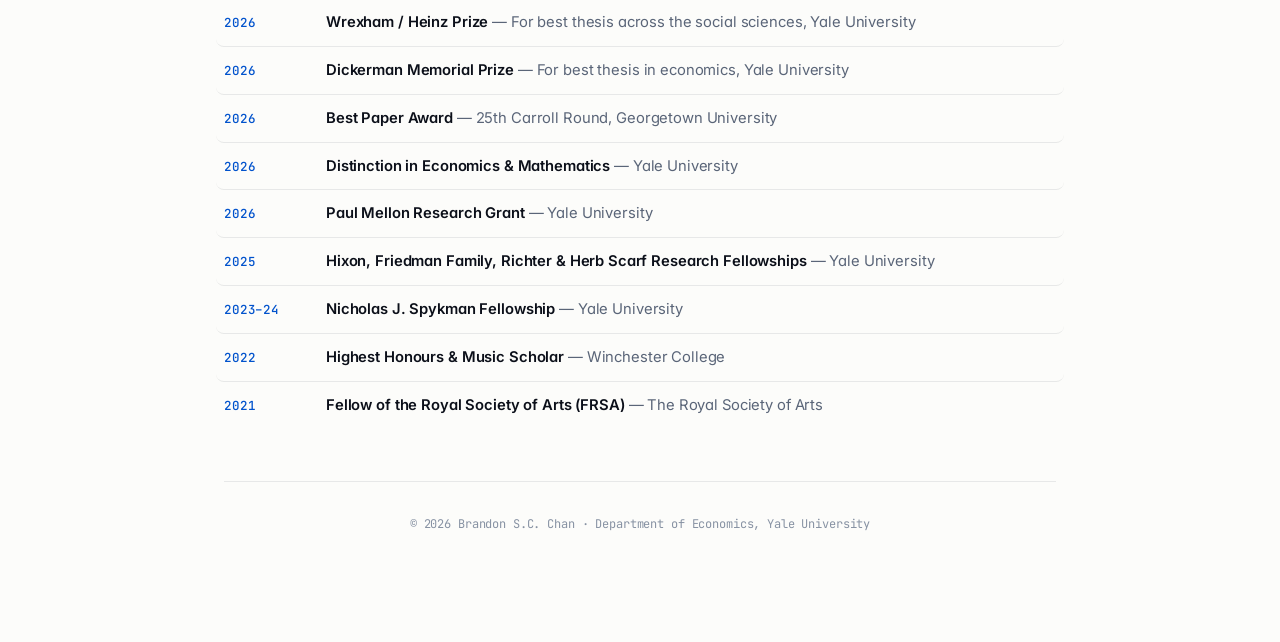
==== commit d78b1537: "Update Corrective Overoptimism PDFs, metadata, and clean up site" ====
--- a/index.html
+++ b/index.html
@@ -16,11 +16,11 @@
   <meta name="citation_author" content="Chan, Brandon S.C.">
   <meta name="citation_author_institution" content="Yale University">
   <meta name="citation_publication_date" content="2026">
-  <meta name="citation_online_date" content="2026/05/01">
+  <meta name="citation_online_date" content="2026/11/26">
   <meta name="citation_technical_report_institution" content="Department of Economics, Yale University">
-  <meta name="citation_keywords" content="Corrective Overoptimism; Diagnostic Expectations; Spatial Economics; Infrastructure Investment; Transport Networks; Industrial Revolution; Endogenous Growth; Structural Transformation; JEL D84, E22, E32, N73, O18, O33, R12, R42">
+  <meta name="citation_keywords" content="Corrective Overoptimism; Diagnostic Expectations; Infrastructure Investment; Spatial Development; Technology Diffusion; Industrial Revolution; Spatial Economics; Transport Networks; Endogenous Growth; Structural Transformation; JEL D84, E22, E32, N73, O18, O33, R12, R42">
   <meta name="citation_abstract_html_url" content="https://brandonscchan.github.io/papers/corrective-overoptimism/">
-  <meta name="citation_pdf_url" content="https://brandonscchan.github.io/papers/corrective-overoptimism/">
+  <meta name="citation_pdf_url" content="https://brandonscchan.github.io/papers/corrective-overoptimism.pdf">
 
   <!-- OpenGraph / Social Discovery -->
   <meta property="og:type" content="website">
@@ -82,26 +82,32 @@
           "@id": "https://brandonscchan.github.io/#person"
         },
         "datePublished": "2026",
+        "dateModified": "2026-11-26",
         "publisher": {
           "@type": "Organization",
           "name": "Department of Economics, Yale University"
         },
         "url": "https://brandonscchan.github.io/papers/corrective-overoptimism/",
-        "sameAs": "https://drive.google.com/file/d/1WN9ZlMECQUX0bFbhMdSP_QgzlSCmf_OA/view?usp=share_link",
+        "encoding": {
+          "@type": "MediaObject",
+          "contentUrl": "https://brandonscchan.github.io/papers/corrective-overoptimism.pdf",
+          "encodingFormat": "application/pdf"
+        },
         "inLanguage": "en",
         "keywords": [
           "Corrective Overoptimism",
           "Diagnostic Expectations",
+          "Infrastructure Investment",
+          "Spatial Development",
+          "Technology Diffusion",
+          "Industrial Revolution",
           "Spatial Economics",
-          "Infrastructure Investment",
           "Transport Networks",
-          "Industrial Revolution",
           "Endogenous Growth",
           "Structural Transformation",
-          "Theory of the Second Best",
-          "Tobin's q"
+          "Theory of the Second Best"
         ],
-        "abstract": "Booms in infrastructure investment often coincide with investor exuberance and losses, yet the infrastructure remains long after these episodes. I show that investor overoptimism can correct for a general class of market failure: agents with diagnostic expectations over-extrapolate good news and conduct irreversible investments, pushing what was once a market failure toward the efficient level. This mechanism – corrective overoptimism – is embedded in a dynamic spatial model with endogenous infrastructure and estimated on data from England and Wales, 1700–1881, spanning the canal and railway booms. Corrective overoptimism can be a potent channel for growth."
+        "abstract": "Booms in infrastructure investment often coincide with investor exuberance and disappointment, yet the resulting networks endure. I show that investor overoptimism can correct a fundamental market failure: agents with diagnostic expectations over-extrapolate good news and sink irreversible capital, pushing underinvestment toward the efficient level. I embed this mechanism—corrective overoptimism—in a dynamic spatial model with endogenous infrastructure and estimate it for England and Wales from 1710 to 1881, spanning the turnpike, canal, and railway booms. The estimated degree of overreaction (θ = 1.06) aligns with evidence from modern settings and explains railway investors’ traffic forecasts at opening. Without diagnostic expectations, the 1881 transport network would be fifteen percent smaller, eliminating eleven percent of railway-era gains in real output per capita and eight percent of real-wage gains. Corrective overoptimism can be a potent channel for growth."
       }
     ]
   }
@@ -111,7 +117,7 @@
   <link rel="apple-touch-icon" href="images/apple-touch-icon.png">
   <link rel="preconnect" href="https://fonts.googleapis.com">
   <link rel="preconnect" href="https://fonts.gstatic.com" crossorigin>
-  <link href="https://fonts.googleapis.com/css2?family=Inter:wght@300;400;500;600;700&family=Newsreader:ital,opsz,wght@0,6..72,400;0,6..72,500;1,6..72,400;1,6..72,400;1,6..72,500&family=JetBrains+Mono:wght@400;500;600&display=swap" rel="stylesheet">
+  <link href="https://fonts.googleapis.com/css2?family=Inter:wght@300;400;500;600;700&family=Newsreader:ital,opsz,wght@0,6..72,400;0,6..72,500;1,6..72,400;1,6..72,500&family=JetBrains+Mono:wght@400;500;600&display=swap" rel="stylesheet">
   <link rel="stylesheet" href="css/style.css">
 </head>
 <body>
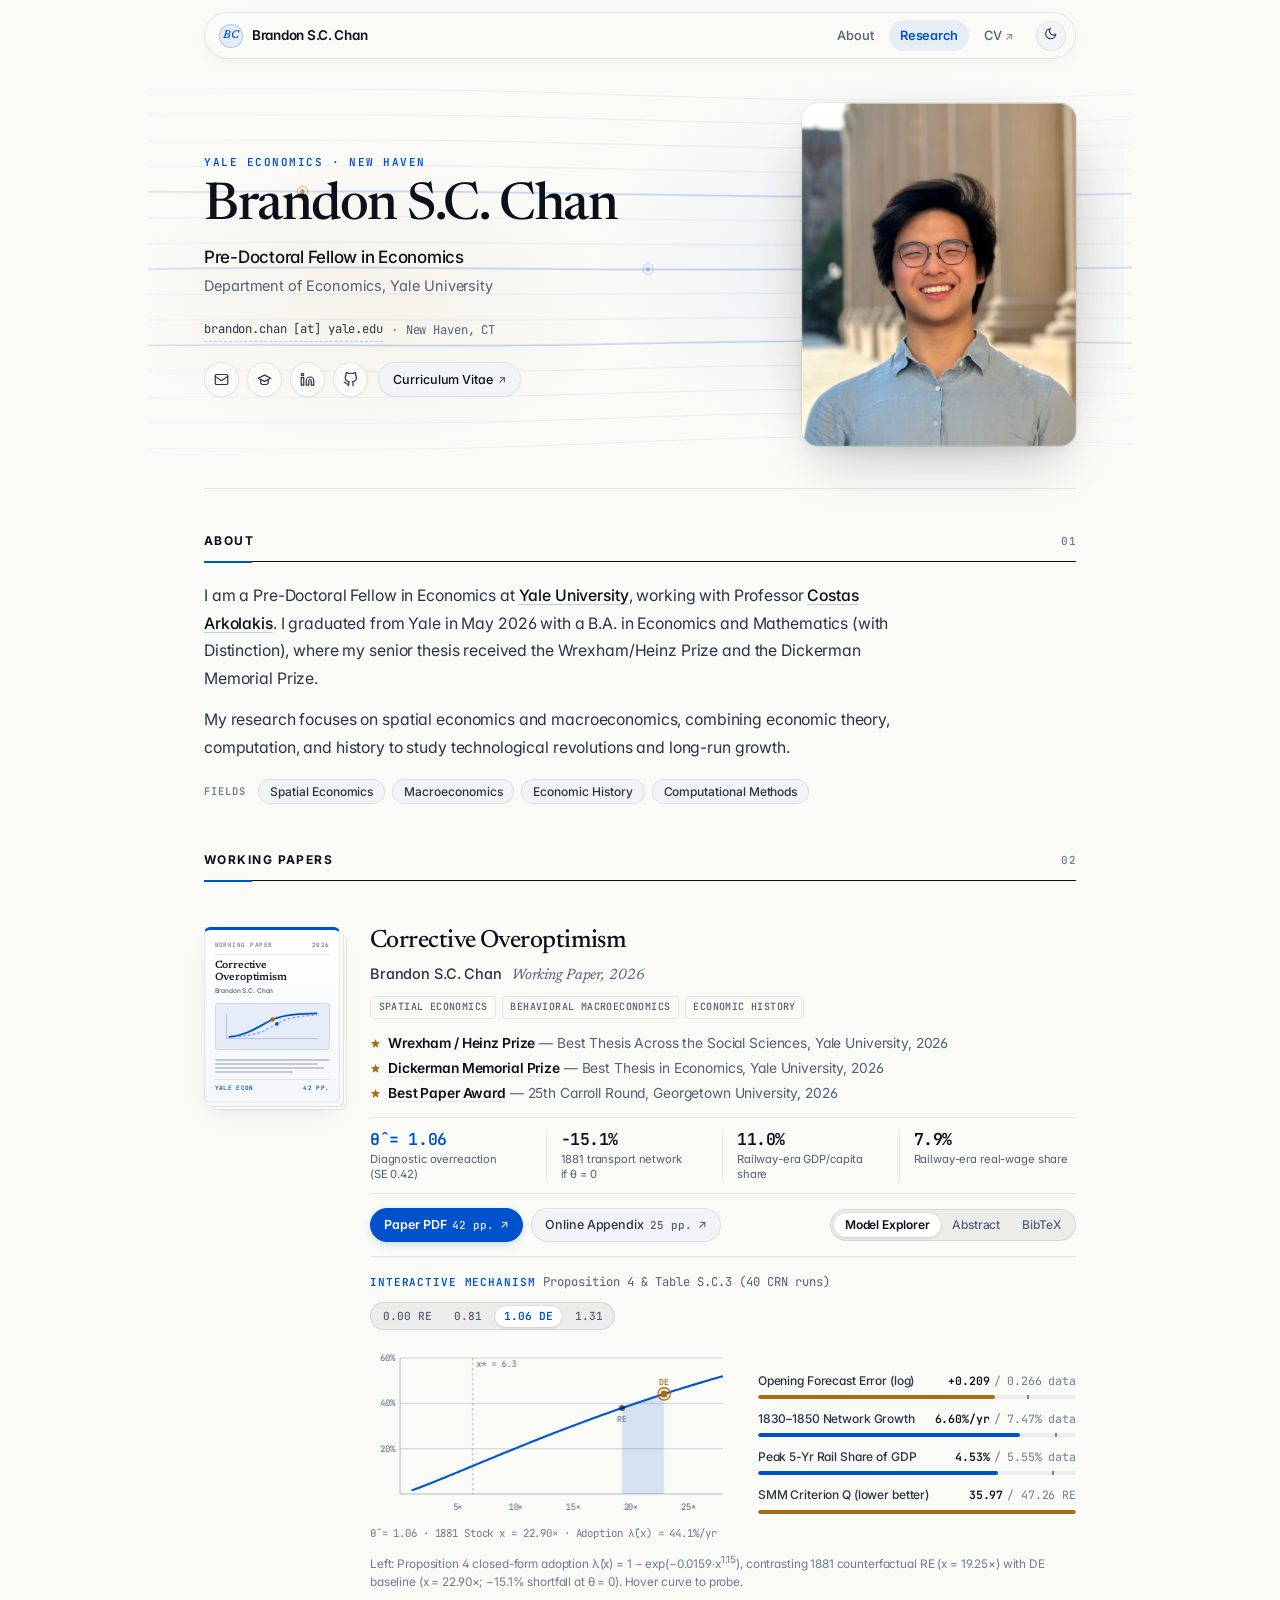
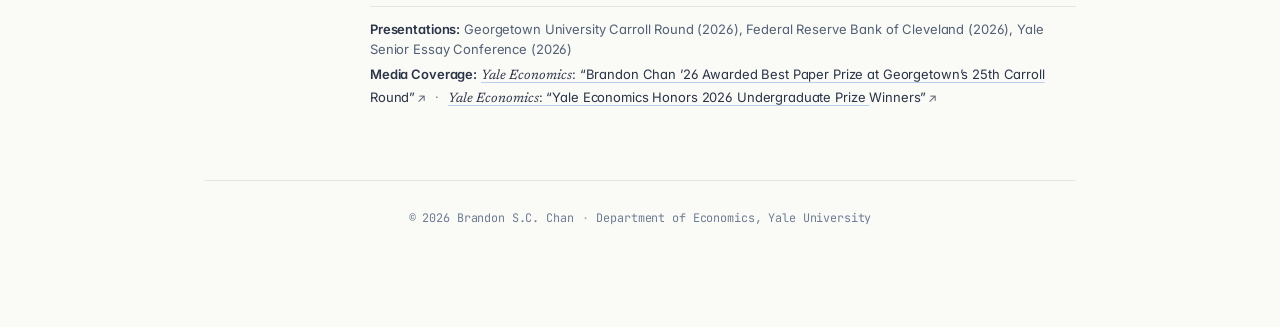
==== commit c0b12549: "Redesign personal website with interactive model explorer and remove honours section" ====
--- a/index.html
+++ b/index.html
@@ -4,6 +4,13 @@
   <meta charset="UTF-8">
   <meta name="viewport" content="width=device-width, initial-scale=1.0">
   <title>Brandon S.C. Chan — Economics, Yale University</title>
+  <script>
+    try {
+      if (localStorage.getItem('bc_theme_v5') === 'dark') {
+        document.documentElement.setAttribute('data-theme', 'dark');
+      }
+    } catch (_) {}
+  </script>
   <meta name="description" content="Brandon S.C. Chan — Pre-Doctoral Fellow in Economics at Yale University. Author of 'Corrective Overoptimism' (Wrexham/Heinz Prize, Dickerman Memorial Prize, Carroll Round Best Paper Award). Research in spatial economics, behavioral macroeconomics, and economic history.">
   <meta name="keywords" content="Brandon S.C. Chan, Brandon Chan, Yale Economics, Corrective Overoptimism, Diagnostic Expectations, Spatial Economics, Behavioral Macroeconomics, Economic History, Infrastructure Booms, Railway Mania, Canal Mania, Costas Arkolakis">
   <meta name="author" content="Brandon S.C. Chan">
@@ -117,55 +124,72 @@
   <link rel="apple-touch-icon" href="images/apple-touch-icon.png">
   <link rel="preconnect" href="https://fonts.googleapis.com">
   <link rel="preconnect" href="https://fonts.gstatic.com" crossorigin>
-  <link href="https://fonts.googleapis.com/css2?family=Inter:wght@300;400;500;600;700&family=Newsreader:ital,opsz,wght@0,6..72,400;0,6..72,500;1,6..72,400;1,6..72,500&family=JetBrains+Mono:wght@400;500;600&display=swap" rel="stylesheet">
+  <link href="https://fonts.googleapis.com/css2?family=Inter:wght@400;500;600;700&family=Newsreader:ital,opsz,wght@0,6..72,400;0,6..72,500;0,6..72,600;1,6..72,400;1,6..72,500&family=JetBrains+Mono:wght@400;500;600&display=swap" rel="stylesheet">
   <link rel="stylesheet" href="css/style.css">
 </head>
 <body>
   <div class="progress-bar" id="progress-bar"></div>
 
-  <nav class="topnav" id="topnav">
-    <div class="nav-inner">
-      <a href="index.html" class="nav-brand" aria-label="Brandon S.C. Chan Home">
-        <span class="nav-brand-dot"></span>
-        <span>Brandon S.C. Chan</span>
-      </a>
-      <ul class="nav-links">
-        <li><a href="index.html" class="active">Research</a></li>
-        <li><a href="files/cv.pdf" target="_blank" rel="noopener">CV</a></li>
-      </ul>
-      <button id="theme-toggle" class="theme-toggle" aria-label="Toggle color theme" title="Toggle Dark / Light Mode">
-        <span class="theme-icon"></span>
-      </button>
-    </div>
-  </nav>
-
-  <div class="container">
+  <div class="nav-dock-wrap">
+    <nav class="topnav" id="topnav" aria-label="Primary Navigation">
+      <div class="nav-inner">
+        <a href="#top" class="nav-brand" aria-label="Brandon S.C. Chan Home">
+          <span class="nav-monogram" aria-hidden="true">BC</span>
+          <span class="nav-brand-name">Brandon S.C. Chan</span>
+        </a>
+        <div class="nav-right">
+          <ul class="nav-links">
+            <li><a href="#about-section" class="nav-anchor">About</a></li>
+            <li><a href="#working-papers-section" class="nav-anchor active">Research</a></li>
+            <li><a href="files/cv.pdf" target="_blank" rel="noopener">CV<span class="nav-ext" aria-hidden="true">&#8599;</span></a></li>
+          </ul>
+          <button id="theme-toggle" class="theme-toggle" aria-label="Toggle color theme" title="Toggle Dark / Light Mode">
+            <span class="theme-icon"></span>
+          </button>
+        </div>
+      </div>
+    </nav>
+  </div>
+
+  <div class="container" id="top">
     <header class="hero" id="hero-stage">
       <canvas id="hero-canvas" aria-hidden="true"></canvas>
 
-      <div class="hero-photo-wrap" id="portrait-wrap">
-        <div class="portrait-card-3d" id="portrait-card">
-          <img id="hero-photo" class="portrait" src="images/portrait.jpg" alt="Brandon S.C. Chan">
-          <div class="portrait-glare" id="portrait-glare"></div>
+      <div class="hero-grid">
+        <div class="hero-copy">
+          <div class="hero-kicker" id="hero-kicker">Yale Economics &middot; New Haven</div>
+          <h1 id="hero-name">Brandon S.C. Chan</h1>
+          <div class="title" id="hero-subtitle">Pre-Doctoral Fellow in Economics</div>
+          <div class="affiliation" id="hero-affiliation">Department of Economics, Yale University</div>
+          <div class="contact" id="contact">
+            <a href="mailto:brandon.chan@yale.edu" class="contact-email" title="Click to copy email address">brandon.chan [at] yale.edu</a>
+            <span class="contact-dot" aria-hidden="true">&middot;</span>
+            <span id="hero-location">New Haven, CT</span>
+          </div>
+          <div class="hero-actions-row">
+            <div id="hero-links" class="socials"></div>
+            <a class="cv-pill" id="hero-cv-link" href="files/cv.pdf" target="_blank" rel="noopener">Curriculum Vitae<span class="nav-ext" aria-hidden="true">&#8599;</span></a>
+          </div>
+        </div>
+
+        <div class="hero-photo-wrap" id="portrait-wrap">
+          <div class="portrait-ambient" aria-hidden="true"></div>
+          <div class="portrait-card-3d" id="portrait-card">
+            <img id="hero-photo" class="portrait" src="images/portrait.jpg" alt="Brandon S.C. Chan">
+            <div class="portrait-glare" id="portrait-glare"></div>
+          </div>
         </div>
       </div>
-
-      <h1 id="hero-name">Brandon S.C. Chan</h1>
-      <div class="title" id="hero-subtitle">Pre-Doctoral Fellow</div>
-      <div class="affiliation" id="hero-affiliation">Department of Economics, Yale University</div>
-      <div class="contact" id="contact">
-        <a href="mailto:brandon.chan@yale.edu" class="contact-email">brandon.chan [at] yale.edu</a>
-        <span>&middot;</span>
-        <span id="hero-location">New Haven, CT</span>
-      </div>
-      <div id="hero-links" class="socials"></div>
     </header>
 
     <main>
       <section id="about-section">
         <h2 class="section"><span>About</span><span class="section-index">01</span></h2>
         <div id="hero-bio" class="about-body"></div>
-        <div id="interest-pills" class="interest-pills"></div>
+        <div class="interests-row">
+          <span class="interests-label">Fields</span>
+          <div id="interest-pills" class="interest-pills"></div>
+        </div>
       </section>
 
       <section id="working-papers-section" style="display: none;">
@@ -187,15 +211,12 @@
         <h2 class="section"><span>Resting Papers &amp; Work in Progress</span><span class="section-index" id="rp-count">03</span></h2>
         <div id="resting-papers-list" class="paper-list"></div>
       </section>
-
-      <section id="honours-section" style="display: none;">
-        <h2 class="section"><span>Selected Honours &amp; Fellowships</span><span class="section-index" id="hon-count">03</span></h2>
-        <ul id="honours-list" class="honours-list"></ul>
-      </section>
     </main>
 
     <footer>
-      &copy; <span id="year"></span> Brandon S.C. Chan &middot; Department of Economics, Yale University
+      <span>&copy; <span id="year"></span> Brandon S.C. Chan</span>
+      <span class="footer-sep" aria-hidden="true">&middot;</span>
+      <span>Department of Economics, Yale University</span>
     </footer>
   </div>
 
--- a/css/style.css
+++ b/css/style.css
@@ -1,121 +1,148 @@
 /* ------------------------------------------------------------------
    Brandon S.C. Chan — Academic Website
-   Open Editorial Architecture + Apple & Google Design System:
-     · Typography : Inter (SF Pro optical tracking + cv02/cv03/cv04/cv11)
-                    + Newsreader (Apple New York / DeepMind optical serif)
-                    + JetBrains Mono (tabular numerals & math)
-     · Color      : Apple Warm Daylight & Yale Cobalt (Light)
-                    + Apple OLED Midnight & Luminous Sapphire (Dark)
-     · Surfaces   : Open unboxed editorial column, dual-tone section rules,
-                    vibrancy glass header, 3D offprints, and spring drawers
+   Apple Liquid-Glass Editorial Architecture + Google DeepMind Science UI:
+     · Typography : Newsreader (optical display 48px + editorial italic)
+                    + Inter (SF Pro optical tracking + cv02/cv03/cv04/cv11)
+                    + JetBrains Mono (tabular numerals & technical readouts)
+     · Color      : Warm Editorial Paper & Yale Cobalt (Light)
+                    + OLED Midnight & Luminous Sapphire (Dark)
+     · Craft      : Floating translucency dock pill, spatial continuum field,
+                    3D parallax portrait frame, archival offprint plate, and
+                    unboxed Apple segmented Model Explorer workspace
    ------------------------------------------------------------------ */
 
 :root,
 [data-theme="light"] {
-  /* ---- Apple & Google Tri-Font System ---- */
+  /* ---- Tri-Font Editorial System ---- */
   --font-sans: "Inter", -apple-system, BlinkMacSystemFont, "SF Pro Display", "SF Pro Text", "Segoe UI", Roboto, sans-serif;
   --font-serif: "Newsreader", "New York", "Iowan Old Style", Georgia, serif;
   --font-mono: "JetBrains Mono", "SF Mono", ui-monospace, Menlo, monospace;
 
-  /* ---- Apple P3 Daylight & Google Material 3 Tonal Neutrals ---- */
-  --bg: #fcfcfa;
-  --bg-elevated: #f3f4f7;
-  --bg-hover: rgba(15, 35, 75, 0.026);
-  --nav-bg: rgba(252, 252, 250, 0.80);
-
-  --text-primary: #0b0f19;
-  --text-secondary: #2d3748;
-  --text-muted: #5a6578;
-  --text-subtle: #8792a3;
-
-  /* ---- Primary Accent: Luminous Yale / Apple Cobalt ---- */
+  /* ---- Warm Editorial Paper & Yale Cobalt ---- */
+  --bg: #fafaf7;
+  --bg-elevated: #f1f3f7;
+  --bg-sheet-top: #ffffff;
+  --bg-sheet-bottom: #f4f6fa;
+  --bg-hover: rgba(0, 82, 204, 0.032);
+  --nav-bg: rgba(250, 250, 247, 0.74);
+  --nav-scrolled-bg: rgba(255, 255, 255, 0.86);
+  --drawer-bg: rgba(241, 243, 247, 0.64);
+  --seg-track: rgba(11, 16, 27, 0.055);
+  --seg-thumb: #ffffff;
+  --hero-glow: rgba(0, 82, 204, 0.075);
+  --hero-gold-glow: rgba(169, 109, 16, 0.055);
+
+  --text-primary: #0b101b;
+  --text-secondary: #2a3446;
+  --text-muted: #526074;
+  --text-subtle: #6e7d92;
+
+  /* ---- Primary Accent: Luminous Yale Cobalt ---- */
   --accent: #0052cc;
-  --accent-hover: #003d99;
-  --accent-tint: rgba(0, 82, 204, 0.065);
-  --accent-ring: rgba(0, 82, 204, 0.22);
+  --accent-hover: #003e9c;
+  --accent-ink: #ffffff;
+  --accent-tint: rgba(0, 82, 204, 0.08);
+  --accent-ring: rgba(0, 82, 204, 0.25);
 
   /* ---- Secondary Accent: Burnished Award Gold ---- */
-  --gold: #b47814;
-  --gold-tint: rgba(180, 120, 20, 0.08);
-
-  /* ---- Optical Alpha Hairlines & Shadows ---- */
-  --border: rgba(15, 23, 42, 0.085);
-  --border-strong: #0b0f19;
-  --inner-ring: inset 0 1px 0 rgba(255, 255, 255, 0.85);
+  --gold: #a96d10;
+  --gold-tint: rgba(169, 109, 16, 0.11);
+
+  /* ---- Optical Hairlines & Depth ---- */
+  --border: rgba(11, 16, 27, 0.09);
+  --border-strong: #0b101b;
+  --nav-border: rgba(11, 16, 27, 0.09);
+  --inner-ring: inset 0 1px 0 rgba(255, 255, 255, 0.92);
+  --nav-shadow: 0 4px 20px -6px rgba(11, 16, 27, 0.07), inset 0 1px 0 rgba(255, 255, 255, 0.9);
+  --nav-shadow-scrolled: 0 10px 30px -8px rgba(11, 16, 27, 0.13), 0 0 0 1px rgba(11, 16, 27, 0.04), inset 0 1px 0 rgba(255, 255, 255, 0.96);
 
   --shadow-portrait:
-    0 24px 48px -12px rgba(11, 15, 25, 0.16),
-    0 8px 20px -6px rgba(11, 15, 25, 0.08),
-    0 0 0 1px rgba(11, 15, 25, 0.06);
+    0 26px 50px -16px rgba(11, 16, 27, 0.22),
+    0 8px 18px -8px rgba(11, 16, 27, 0.10),
+    0 0 0 1px rgba(11, 16, 27, 0.08);
   --shadow-thumb:
-    2px 2px 0 #fcfcfa,
-    3px 3px 0 rgba(15, 23, 42, 0.11),
-    4px 4px 0 #fcfcfa,
-    5px 5px 0 rgba(15, 23, 42, 0.09),
-    0 8px 18px -4px rgba(11, 15, 25, 0.08);
+    3px 3px 0 #fafaf7,
+    4px 4px 0 rgba(11, 16, 27, 0.11),
+    6px 6px 0 #fafaf7,
+    7px 7px 0 rgba(11, 16, 27, 0.08),
+    0 12px 24px -6px rgba(11, 16, 27, 0.10);
   --shadow-thumb-hover:
-    3px 3px 0 #fcfcfa,
-    4px 4px 0 rgba(0, 82, 204, 0.28),
-    6px 6px 0 #fcfcfa,
+    3px 3px 0 #fafaf7,
+    4px 4px 0 rgba(0, 82, 204, 0.30),
+    6px 6px 0 #fafaf7,
     7px 7px 0 rgba(0, 82, 204, 0.22),
-    -4px 14px 24px -6px rgba(0, 50, 130, 0.18);
-
-  /* ---- Ambient 3D Spatial Field ---- */
-  --mesh-line: rgba(0, 82, 204, 0.095);
-  --mesh-corridor: rgba(0, 82, 204, 0.22);
-  --mesh-node: rgba(180, 120, 20, 0.44);
+    -4px 16px 28px -8px rgba(0, 62, 156, 0.20);
+
+  /* ---- Ambient Spatial Continuum Field ---- */
+  --mesh-line: rgba(0, 82, 204, 0.125);
+  --mesh-corridor: rgba(0, 82, 204, 0.30);
+  --mesh-node: rgba(169, 109, 16, 0.72);
+  --mesh-data-dim: rgba(82, 96, 116, 0.42);
 
   /* ---- Layout Proportions ---- */
-  --max-width: 880px;
-  --photo-max-width: 390px;
-  --photo-radius: 12px;
-  --thumb-width: 106px;
+  --max-width: 920px;
+  --portrait-width: 274px;
+  --photo-radius: 16px;
+  --thumb-width: 136px;
 }
 
 [data-theme="dark"] {
-  /* ---- Apple OLED Midnight & Google Luminous Sapphire ---- */
+  /* ---- Apple OLED Midnight & Luminous Sapphire ---- */
   --bg: #070a12;
-  --bg-elevated: #101726;
-  --bg-hover: rgba(96, 165, 250, 0.045);
-  --nav-bg: rgba(7, 10, 18, 0.78);
+  --bg-elevated: #0f1626;
+  --bg-sheet-top: #131c30;
+  --bg-sheet-bottom: #0b111f;
+  --bg-hover: rgba(96, 165, 250, 0.055);
+  --nav-bg: rgba(11, 16, 29, 0.72);
+  --nav-scrolled-bg: rgba(15, 22, 38, 0.84);
+  --drawer-bg: rgba(14, 21, 36, 0.72);
+  --seg-track: rgba(248, 250, 252, 0.065);
+  --seg-thumb: #172138;
+  --hero-glow: rgba(96, 165, 250, 0.11);
+  --hero-gold-glow: rgba(251, 191, 36, 0.065);
 
   --text-primary: #f8fafc;
-  --text-secondary: #cbd5e1;
-  --text-muted: #94a3b8;
-  --text-subtle: #64748b;
+  --text-secondary: #d3dce9;
+  --text-muted: #9eb0c9;
+  --text-subtle: #7c8ea8;
 
   --accent: #60a5fa;
   --accent-hover: #93c5fd;
-  --accent-tint: rgba(96, 165, 250, 0.11);
-  --accent-ring: rgba(96, 165, 250, 0.32);
+  --accent-ink: #06101f;
+  --accent-tint: rgba(96, 165, 250, 0.13);
+  --accent-ring: rgba(96, 165, 250, 0.36);
 
   --gold: #fbbf24;
-  --gold-tint: rgba(251, 191, 36, 0.10);
-
-  --border: rgba(248, 250, 252, 0.09);
+  --gold-tint: rgba(251, 191, 36, 0.13);
+
+  --border: rgba(248, 250, 252, 0.105);
   --border-strong: #e2e8f0;
-  --inner-ring: inset 0 1px 0 rgba(255, 255, 255, 0.08);
+  --nav-border: rgba(248, 250, 252, 0.12);
+  --inner-ring: inset 0 1px 0 rgba(255, 255, 255, 0.09);
+  --nav-shadow: 0 6px 24px -6px rgba(0, 0, 0, 0.50), inset 0 1px 0 rgba(255, 255, 255, 0.08);
+  --nav-shadow-scrolled: 0 14px 36px -8px rgba(0, 0, 0, 0.72), 0 0 0 1px rgba(255, 255, 255, 0.08), inset 0 1px 0 rgba(255, 255, 255, 0.12);
 
   --shadow-portrait:
-    0 28px 56px -12px rgba(0, 0, 0, 0.72),
-    0 8px 20px -4px rgba(0, 0, 0, 0.45),
-    0 0 0 1px rgba(255, 255, 255, 0.10);
+    0 28px 58px -14px rgba(0, 0, 0, 0.80),
+    0 10px 22px -6px rgba(0, 0, 0, 0.50),
+    0 0 0 1px rgba(255, 255, 255, 0.12);
   --shadow-thumb:
-    2px 2px 0 #0c1220,
-    3px 3px 0 rgba(255, 255, 255, 0.12),
-    4px 4px 0 #0c1220,
-    5px 5px 0 rgba(255, 255, 255, 0.10),
-    0 8px 20px rgba(0, 0, 0, 0.5);
+    3px 3px 0 #0c1220,
+    4px 4px 0 rgba(255, 255, 255, 0.14),
+    6px 6px 0 #0c1220,
+    7px 7px 0 rgba(255, 255, 255, 0.09),
+    0 12px 26px rgba(0, 0, 0, 0.58);
   --shadow-thumb-hover:
     3px 3px 0 #0c1220,
-    4px 4px 0 rgba(96, 165, 250, 0.42),
+    4px 4px 0 rgba(96, 165, 250, 0.44),
     6px 6px 0 #0c1220,
-    7px 7px 0 rgba(96, 165, 250, 0.32),
-    -4px 16px 28px -6px rgba(0, 0, 0, 0.75);
-
-  --mesh-line: rgba(96, 165, 250, 0.12);
-  --mesh-corridor: rgba(96, 165, 250, 0.28);
-  --mesh-node: rgba(251, 191, 36, 0.52);
+    7px 7px 0 rgba(96, 165, 250, 0.30),
+    -4px 18px 30px -8px rgba(0, 0, 0, 0.82);
+
+  --mesh-line: rgba(96, 165, 250, 0.18);
+  --mesh-corridor: rgba(96, 165, 250, 0.38);
+  --mesh-node: rgba(251, 191, 36, 0.80);
+  --mesh-data-dim: rgba(158, 176, 201, 0.42);
 }
 
 *, *::before, *::after {
@@ -125,6 +152,7 @@
 html, body {
   margin: 0;
   padding: 0;
+  overflow-x: clip;
   background-color: var(--bg);
   color: var(--text-primary);
   font-family: var(--font-sans);
@@ -136,7 +164,7 @@
   -moz-osx-font-smoothing: grayscale;
   text-rendering: optimizeLegibility;
   scroll-behavior: smooth;
-  transition: background-color 0.28s ease, color 0.28s ease;
+  transition: background-color 0.26s ease, color 0.26s ease;
 }
 
 ::selection {
@@ -152,12 +180,31 @@
 
 a:hover {
   color: var(--accent-hover);
+}
+
+button:focus:not(:focus-visible),
+a:focus:not(:focus-visible),
+input:focus:not(:focus-visible) {
+  outline: none;
+}
+
+button:focus-visible,
+a:focus-visible,
+input:focus-visible {
+  outline: 2px solid var(--accent);
+  outline-offset: 2px;
+  border-radius: 6px;
+}
+
+.theme-toggle:focus-visible,
+header.hero .socials a:focus-visible {
+  border-radius: 50%;
 }
 
 em, i {
   font-family: var(--font-serif);
   font-style: italic;
-  font-size: 1.05em;
+  font-size: 1.04em;
   letter-spacing: 0;
 }
 
@@ -168,65 +215,87 @@
   left: 0;
   right: 0;
   height: 2px;
-  background: linear-gradient(90deg, var(--accent), #3b82f6, var(--gold));
+  background: linear-gradient(90deg, var(--accent), var(--accent-hover), var(--gold));
   width: 0%;
   z-index: 300;
   pointer-events: none;
   transition: width 0.08s linear;
 }
 
-/* ---------- Sticky Apple Vibrancy Navigation ---------- */
-nav.topnav {
+/* ---------- Floating Apple Liquid-Glass Navigation Pill ---------- */
+.nav-dock-wrap {
   position: sticky;
-  top: 0;
-  z-index: 100;
-  background: var(--nav-bg);
-  backdrop-filter: blur(22px) saturate(190%);
-  -webkit-backdrop-filter: blur(22px) saturate(190%);
-  border-bottom: 1px solid var(--border);
-  transition: box-shadow 0.25s ease, background-color 0.28s ease, border-color 0.28s ease;
-}
-
-nav.topnav.scrolled {
-  box-shadow: 0 4px 20px -4px rgba(11, 15, 25, 0.05);
-}
-
-.nav-inner {
+  top: 12px;
+  z-index: 120;
   max-width: var(--max-width);
   margin: 0 auto;
-  padding: 13px 24px;
+  padding: 0 24px;
+  pointer-events: none;
+}
+
+nav.topnav {
+  pointer-events: auto;
+  background: var(--nav-bg);
+  backdrop-filter: blur(26px) saturate(195%);
+  -webkit-backdrop-filter: blur(26px) saturate(195%);
+  border: 1px solid var(--nav-border);
+  border-radius: 999px;
+  box-shadow: var(--nav-shadow);
+  transition: background-color 0.26s ease, border-color 0.26s ease, box-shadow 0.28s cubic-bezier(0.22, 1, 0.36, 1), transform 0.28s cubic-bezier(0.22, 1, 0.36, 1);
+}
+
+nav.topnav.scrolled {
+  background: var(--nav-scrolled-bg);
+  box-shadow: var(--nav-shadow-scrolled);
+  transform: translateY(-1px);
+}
+
+.nav-inner {
+  padding: 7px 9px 7px 14px;
   display: flex;
   align-items: center;
   justify-content: space-between;
   gap: 16px;
 }
 
-/* Apple Collapsing Title Behaviour: subtle monogram brand brightens on scroll */
 .nav-brand {
   display: inline-flex;
   align-items: center;
-  gap: 8px;
+  gap: 9px;
+  font-family: var(--font-sans);
   font-size: 13.5px;
   font-weight: 600;
-  letter-spacing: -0.015em;
+  letter-spacing: -0.02em;
   color: var(--text-primary);
-  opacity: 0.72;
-  transition: opacity 0.22s ease, color 0.18s ease;
   white-space: nowrap;
-}
-
-nav.topnav.scrolled .nav-brand,
+  transition: color 0.18s ease;
+}
+
+.nav-monogram {
+  display: inline-flex;
+  align-items: center;
+  justify-content: center;
+  width: 24px;
+  height: 24px;
+  border-radius: 50%;
+  background: var(--accent-tint);
+  border: 1px solid var(--accent-ring);
+  color: var(--accent);
+  font-family: var(--font-serif);
+  font-style: italic;
+  font-size: 11px;
+  font-weight: 500;
+  letter-spacing: -0.03em;
+}
+
 .nav-brand:hover {
-  opacity: 1;
-  color: var(--accent);
-}
-
-.nav-brand-dot {
-  width: 6px;
-  height: 6px;
-  border-radius: 50%;
-  background: var(--accent);
-  box-shadow: 0 0 8px var(--accent);
+  color: var(--accent);
+}
+
+.nav-right {
+  display: inline-flex;
+  align-items: center;
+  gap: 12px;
 }
 
 .nav-links {
@@ -234,55 +303,46 @@
   padding: 0;
   list-style: none;
   display: flex;
-  flex-wrap: wrap;
-  align-items: center;
-  gap: 24px;
+  align-items: center;
+  gap: 4px;
 }
 
 .nav-links a {
-  position: relative;
+  display: inline-flex;
+  align-items: baseline;
+  gap: 3px;
   color: var(--text-muted);
-  font-size: 13px;
+  font-size: 12.8px;
   font-weight: 500;
-  letter-spacing: 0.01em;
-  padding: 4px 0;
-  transition: color 0.18s ease;
-}
-
-.nav-links a::after {
-  content: "";
-  position: absolute;
-  left: 0;
-  right: 0;
-  bottom: -2px;
-  height: 1.75px;
-  background: var(--accent);
-  border-radius: 2px;
-  transform: scaleX(0);
-  transform-origin: center;
-  transition: transform 0.24s cubic-bezier(0.22, 1, 0.36, 1);
-}
-
-.nav-links a:hover,
+  letter-spacing: -0.005em;
+  padding: 5px 11px;
+  border-radius: 999px;
+  white-space: nowrap;
+  transition: color 0.18s ease, background-color 0.18s ease;
+}
+
+.nav-links a:hover {
+  color: var(--text-primary);
+  background: var(--seg-track);
+}
+
 .nav-links a.active {
-  color: var(--text-primary);
-}
-
-.nav-links a.active {
+  color: var(--accent);
+  background: var(--accent-tint);
   font-weight: 600;
 }
 
-.nav-links a.active::after,
-.nav-links a:hover::after {
-  transform: scaleX(1);
+.nav-ext {
+  font-size: 0.85em;
+  opacity: 0.72;
 }
 
 .theme-toggle {
   display: inline-flex;
   align-items: center;
   justify-content: center;
-  width: 32px;
-  height: 32px;
+  width: 30px;
+  height: 30px;
   border-radius: 50%;
   border: 1px solid var(--border);
   background: var(--bg-elevated);
@@ -290,66 +350,221 @@
   cursor: pointer;
   padding: 0;
   box-shadow: var(--inner-ring);
-  transition: color 0.18s ease, border-color 0.18s ease, transform 0.2s cubic-bezier(0.22, 1, 0.36, 1);
+  transition: color 0.18s ease, border-color 0.18s ease, background-color 0.18s ease, transform 0.2s cubic-bezier(0.22, 1, 0.36, 1);
 }
 
 .theme-toggle:hover {
   color: var(--accent);
   border-color: var(--accent-ring);
+  background: var(--accent-tint);
   transform: scale(1.06);
 }
 
 .theme-toggle svg {
-  width: 14px;
-  height: 14px;
+  width: 13.5px;
+  height: 13.5px;
 }
 
 /* ---------- Open Editorial Container ---------- */
 .container {
   max-width: var(--max-width);
   margin: 0 auto;
-  padding: 36px 24px 88px;
-}
-
-main {
-  transition: opacity 0.2s ease, transform 0.2s ease;
-}
-
-/* ---------- Open Centered Hero Header + Ambient 3D Spatial Field ---------- */
+  padding: 20px 24px 80px;
+}
+
+main section {
+  scroll-margin-top: 78px;
+}
+
+/* ---------- Asymmetric Editorial Masthead Hero + DeepMind Continuum Field ---------- */
 header.hero {
   position: relative;
-  text-align: center;
-  padding: 32px 0 34px;
+  padding: 36px 0 42px;
   border-bottom: 1px solid var(--border);
-  margin-bottom: 40px;
+  margin-bottom: 42px;
   isolation: isolate;
 }
 
-header.hero.subpage-hero {
-  padding: 20px 0 24px;
-  margin-bottom: 32px;
+header.hero::before {
+  content: "";
+  position: absolute;
+  inset: -16px -48px 0 -48px;
+  z-index: -2;
+  background:
+    radial-gradient(ellipse 46% 62% at 78% 48%, var(--hero-glow), transparent 72%),
+    radial-gradient(ellipse 38% 50% at 22% 58%, var(--hero-gold-glow), transparent 72%);
+  pointer-events: none;
 }
 
 #hero-canvas {
   position: absolute;
-  inset: -24px -56px 0 -56px;
+  inset: -18px -56px 0 -56px;
   width: calc(100% + 112px);
-  height: calc(100% + 24px);
+  height: calc(100% + 18px);
   z-index: -1;
   pointer-events: auto;
-  cursor: pointer;
-  opacity: 0.96;
-  mask-image: radial-gradient(ellipse 78% 76% at 50% 42%, rgba(0,0,0,1) 28%, rgba(0,0,0,0) 100%);
-  -webkit-mask-image: radial-gradient(ellipse 78% 76% at 50% 42%, rgba(0,0,0,1) 28%, rgba(0,0,0,0) 100%);
-}
-
-/* Large Rectangular Portrait (joelflynn.com proportions + Apple Continuous Curvature) */
+  cursor: crosshair;
+  opacity: 0.98;
+  mask-image: radial-gradient(ellipse 88% 82% at 52% 48%, rgba(0, 0, 0, 1) 40%, rgba(0, 0, 0, 0) 100%);
+  -webkit-mask-image: radial-gradient(ellipse 88% 82% at 52% 48%, rgba(0, 0, 0, 1) 40%, rgba(0, 0, 0, 0) 100%);
+}
+
+.hero-grid {
+  display: grid;
+  grid-template-columns: minmax(0, 1fr) var(--portrait-width);
+  gap: 44px;
+  align-items: center;
+}
+
+.hero-copy {
+  text-align: left;
+  min-width: 0;
+}
+
+.hero-kicker {
+  font-family: var(--font-mono);
+  font-size: 11px;
+  font-weight: 600;
+  text-transform: uppercase;
+  letter-spacing: 0.14em;
+  color: var(--accent);
+  margin-bottom: 10px;
+}
+
+/* Sculptural Optical Serif Masthead Display */
+header.hero h1 {
+  font-family: var(--font-serif);
+  font-size: clamp(38px, 4.9vw, 52px);
+  font-weight: 500;
+  letter-spacing: -0.028em;
+  margin: 0 0 8px;
+  line-height: 1.03;
+  color: var(--text-primary);
+}
+
+header.hero .title {
+  font-family: var(--font-sans);
+  font-size: 17px;
+  font-weight: 500;
+  color: var(--text-primary);
+  margin: 0 0 3px;
+  letter-spacing: -0.015em;
+}
+
+header.hero .affiliation {
+  font-size: 14.5px;
+  font-weight: 400;
+  color: var(--text-muted);
+  letter-spacing: -0.005em;
+  margin-bottom: 16px;
+}
+
+header.hero .contact {
+  display: inline-flex;
+  flex-wrap: wrap;
+  align-items: center;
+  gap: 8px;
+  font-family: var(--font-mono);
+  font-size: 12.2px;
+  color: var(--text-muted);
+  letter-spacing: -0.01em;
+}
+
+header.hero .contact a {
+  color: var(--text-secondary);
+  border-bottom: 1px dashed var(--accent-ring);
+  padding-bottom: 1px;
+  transition: color 0.18s ease, border-color 0.18s ease;
+}
+
+header.hero .contact a:hover {
+  color: var(--accent);
+  border-bottom-color: var(--accent);
+}
+
+.contact-dot {
+  color: var(--text-subtle);
+}
+
+.hero-actions-row {
+  margin-top: 20px;
+  display: flex;
+  flex-wrap: wrap;
+  align-items: center;
+  gap: 10px;
+}
+
+header.hero .socials {
+  display: inline-flex;
+  align-items: center;
+  gap: 8px;
+}
+
+header.hero .socials a {
+  display: inline-flex;
+  align-items: center;
+  justify-content: center;
+  width: 35px;
+  height: 35px;
+  border: 1px solid var(--border);
+  border-radius: 50%;
+  color: var(--text-secondary);
+  background: var(--bg);
+  box-shadow: 0 1px 2px rgba(11, 16, 27, 0.04), var(--inner-ring);
+  transition: color 0.18s ease, border-color 0.18s ease, background-color 0.18s ease, transform 0.22s cubic-bezier(0.22, 1, 0.36, 1), box-shadow 0.22s ease;
+}
+
+header.hero .socials a:hover {
+  border-color: var(--accent-ring);
+  color: var(--accent);
+  background: var(--accent-tint);
+  transform: translateY(-2px);
+  box-shadow: 0 6px 14px -4px var(--accent-ring);
+}
+
+.cv-pill {
+  display: inline-flex;
+  align-items: center;
+  gap: 5px;
+  height: 35px;
+  padding: 0 14px;
+  border-radius: 999px;
+  border: 1px solid var(--border);
+  background: var(--bg-elevated);
+  color: var(--text-primary);
+  font-size: 12.5px;
+  font-weight: 500;
+  letter-spacing: -0.005em;
+  white-space: nowrap;
+  box-shadow: var(--inner-ring);
+  transition: color 0.18s ease, border-color 0.18s ease, background-color 0.18s ease, transform 0.22s cubic-bezier(0.22, 1, 0.36, 1);
+}
+
+.cv-pill:hover {
+  border-color: var(--accent-ring);
+  color: var(--accent);
+  background: var(--accent-tint);
+  transform: translateY(-2px);
+}
+
+/* Apple TV+-Style 3D Parallax 4:5 Portrait Frame */
 .hero-photo-wrap {
-  display: inline-block;
+  position: relative;
   perspective: 1100px;
-  margin: 0 auto 24px;
-  max-width: var(--photo-max-width);
   width: 100%;
+  max-width: var(--portrait-width);
+  justify-self: end;
+}
+
+.portrait-ambient {
+  position: absolute;
+  inset: 14px -10px -16px -10px;
+  border-radius: 28px;
+  background: radial-gradient(circle at 50% 45%, rgba(0, 82, 204, 0.18), rgba(169, 109, 16, 0.14) 55%, transparent 78%);
+  filter: blur(22px);
+  opacity: 0.75;
+  z-index: -1;
+  pointer-events: none;
 }
 
 .portrait-card-3d {
@@ -362,14 +577,26 @@
   background: var(--bg-elevated);
 }
 
+/* Studio glass specular edge highlight */
+.portrait-card-3d::after {
+  content: "";
+  position: absolute;
+  inset: 0;
+  border-radius: var(--photo-radius);
+  pointer-events: none;
+  box-shadow: inset 0 1px 0 rgba(255, 255, 255, 0.38), inset 0 0 0 1px rgba(255, 255, 255, 0.14);
+}
+
 header.hero .portrait {
   display: block;
   width: 100%;
-  max-width: var(--photo-max-width);
-  aspect-ratio: auto;
+  aspect-ratio: 4 / 5;
   object-fit: cover;
-  object-position: center 28%;
+  object-position: center 22%;
   border-radius: var(--photo-radius);
+  transform: scale(1.03);
+  will-change: transform;
+  transition: transform 0.24s ease-out;
 }
 
 .portrait-glare {
@@ -377,10 +604,9 @@
   inset: 0;
   pointer-events: none;
   border-radius: var(--photo-radius);
-  box-shadow: inset 0 0 0 1px rgba(255, 255, 255, 0.22);
   background: radial-gradient(
     circle at var(--glare-x, 50%) var(--glare-y, 30%),
-    rgba(255, 255, 255, 0.28) 0%,
+    rgba(255, 255, 255, 0.25) 0%,
     rgba(255, 255, 255, 0) 60%
   );
   opacity: var(--glare-opacity, 0);
@@ -388,114 +614,29 @@
   mix-blend-mode: overlay;
 }
 
-/* Apple SF Pro Display / Inter Tight Optical Heading */
-header.hero h1 {
-  font-family: var(--font-sans);
-  font-size: 38px;
-  font-weight: 700;
-  letter-spacing: -0.032em;
-  margin: 0 0 6px;
-  line-height: 1.12;
-  color: var(--text-primary);
-}
-
-header.hero .title {
-  font-family: var(--font-serif);
-  font-style: italic;
-  font-size: 19px;
-  font-weight: 400;
-  color: var(--text-secondary);
-  margin: 2px 0 4px;
-  letter-spacing: -0.005em;
-}
-
-header.hero .affiliation {
-  font-size: 14.5px;
-  font-weight: 500;
-  color: var(--text-muted);
-  letter-spacing: -0.005em;
-  margin-bottom: 12px;
-}
-
-header.hero .contact {
-  font-family: var(--font-mono);
-  font-size: 12.5px;
-  color: var(--text-muted);
-  margin-top: 10px;
-  letter-spacing: -0.01em;
-}
-
-header.hero .contact a {
-  color: var(--text-secondary);
-  border-bottom: 1px dashed var(--border);
-  padding-bottom: 1px;
-  transition: color 0.18s ease, border-color 0.18s ease;
-}
-
-header.hero .contact a:hover {
-  color: var(--accent);
-  border-bottom-color: var(--accent);
-}
-
-header.hero .contact span {
-  margin: 0 6px;
-  color: var(--text-subtle);
-}
-
-/* Circular SVG Social Icon Pills */
-header.hero .socials {
-  margin-top: 18px;
-  display: flex;
-  justify-content: center;
-  gap: 10px;
-}
-
-header.hero .socials a {
-  display: inline-flex;
-  align-items: center;
-  justify-content: center;
-  width: 36px;
-  height: 36px;
-  border: 1px solid var(--border);
-  border-radius: 50%;
-  color: var(--text-secondary);
-  background: var(--bg);
-  box-shadow: 0 1px 2px rgba(11, 15, 25, 0.04), var(--inner-ring);
-  transition: color 0.18s ease, border-color 0.18s ease, background-color 0.18s ease, transform 0.22s cubic-bezier(0.22, 1, 0.36, 1), box-shadow 0.22s ease;
-}
-
-header.hero .socials a:hover {
-  border-color: var(--accent-ring);
-  color: var(--accent);
-  background: var(--accent-tint);
-  transform: translateY(-2px);
-  box-shadow: 0 6px 14px -3px rgba(0, 82, 204, 0.14);
-}
-
-/* ---------- Google DeepMind Dual-Tone Section Headers ---------- */
+/* ---------- Dual-Tone Editorial Section Headers ---------- */
 h2.section {
   position: relative;
   display: flex;
   align-items: baseline;
   justify-content: space-between;
   font-family: var(--font-sans);
-  font-size: 13px;
+  font-size: 12px;
   font-weight: 700;
-  letter-spacing: 0.10em;
+  letter-spacing: 0.12em;
   text-transform: uppercase;
-  margin: 48px 0 18px;
+  margin: 46px 0 20px;
   padding-bottom: 10px;
   border-bottom: 1.5px solid var(--border-strong);
   color: var(--text-primary);
 }
 
-/* Cobalt optical accent segment on the left of every section rule */
 h2.section::after {
   content: "";
   position: absolute;
   left: 0;
   bottom: -1.5px;
-  width: 44px;
+  width: 48px;
   height: 1.5px;
   background: var(--accent);
 }
@@ -511,6 +652,10 @@
 
 #about-section h2.section {
   margin-top: 0;
+}
+
+.about-body {
+  max-width: 72ch;
 }
 
 .about-body p {
@@ -539,12 +684,28 @@
   text-decoration-color: var(--accent);
 }
 
-/* Interactive Research Interest Filter Chips under About */
+/* Interactive Research Field Filter Row under About */
+.interests-row {
+  display: flex;
+  flex-wrap: wrap;
+  align-items: center;
+  gap: 8px 12px;
+  margin-top: 18px;
+}
+
+.interests-label {
+  font-family: var(--font-mono);
+  font-size: 10.5px;
+  font-weight: 600;
+  text-transform: uppercase;
+  letter-spacing: 0.1em;
+  color: var(--text-subtle);
+}
+
 .interest-pills {
   display: flex;
   flex-wrap: wrap;
   gap: 7px;
-  margin-top: 16px;
 }
 
 .interest-pill {
@@ -558,7 +719,7 @@
   border: 1px solid var(--border);
   color: var(--text-secondary);
   cursor: pointer;
-  transition: all 0.2s cubic-bezier(0.22, 1, 0.36, 1);
+  transition: color 0.18s ease, background-color 0.18s ease, border-color 0.18s ease, transform 0.2s cubic-bezier(0.22, 1, 0.36, 1);
 }
 
 .interest-pill:hover,
@@ -569,7 +730,7 @@
   transform: translateY(-1px);
 }
 
-/* ---------- Flat, Unboxed Paper Entries (Apple/Google Tactile Polish) ---------- */
+/* ---------- Flat, Unboxed Flagship Paper Architecture ---------- */
 .paper-list {
   margin: 0;
   padding: 0;
@@ -579,13 +740,13 @@
 .paper {
   position: relative;
   display: grid;
-  grid-template-columns: var(--thumb-width) 1fr;
-  gap: 24px;
-  padding: 24px 16px;
-  margin: 0 -16px;
+  grid-template-columns: var(--thumb-width) minmax(0, 1fr);
+  gap: 0 30px;
+  padding: 26px 18px;
+  margin: 0 -18px;
   border-bottom: 1px solid var(--border);
-  border-radius: 12px;
-  transition: background-color 0.22s ease, opacity 0.25s ease, transform 0.25s ease;
+  border-radius: 16px;
+  transition: background-color 0.22s ease, opacity 0.25s ease;
 }
 
 .paper:last-child {
@@ -600,14 +761,13 @@
   background-color: var(--bg-hover);
 }
 
-/* Cursor-tracked ambient spotlight on flat row hover */
 .paper::before {
   content: "";
   position: absolute;
   inset: 0;
-  border-radius: 12px;
+  border-radius: 16px;
   background: radial-gradient(
-    520px circle at var(--mouse-x, 30%) var(--mouse-y, 50%),
+    560px circle at var(--mouse-x, 30%) var(--mouse-y, 40%),
     var(--bg-hover),
     transparent 70%
   );
@@ -616,18 +776,17 @@
   pointer-events: none;
 }
 
-/* Subtle left cobalt edge bar that scales in on hover */
 .paper::after {
   content: "";
   position: absolute;
   left: 0;
-  top: 22px;
-  bottom: 22px;
-  width: 2.5px;
+  top: 26px;
+  height: 152px;
+  width: 2px;
   border-radius: 2px;
-  background: var(--accent);
+  background: linear-gradient(180deg, var(--accent) 0%, transparent 100%);
   transform: scaleY(0);
-  transform-origin: center;
+  transform-origin: top;
   transition: transform 0.24s cubic-bezier(0.22, 1, 0.36, 1);
 }
 
@@ -645,23 +804,39 @@
   z-index: 1;
 }
 
-/* Left-Hand 3D Miniature Offprint Sheet (8.5 x 11) */
+.paper-head {
+  grid-column: 2;
+  grid-row: 1;
+  min-width: 0;
+}
+
+.paper-details {
+  grid-column: 2;
+  grid-row: 2;
+  min-width: 0;
+}
+
+/* Left-Hand 3D Archival Offprint Plate */
 .thumb-stage {
+  grid-column: 1;
+  grid-row: 1 / span 2;
   width: var(--thumb-width);
-  perspective: 750px;
+  perspective: 800px;
 }
 
 .thumb-manuscript {
+  position: relative;
+  overflow: hidden;
   display: flex;
   flex-direction: column;
   justify-content: space-between;
   width: var(--thumb-width);
   aspect-ratio: 8.5 / 11;
-  background: linear-gradient(180deg, var(--bg) 0%, var(--bg-elevated) 100%);
+  background: linear-gradient(180deg, var(--bg-sheet-top) 0%, var(--bg-sheet-bottom) 100%);
   border: 1px solid var(--border);
-  border-top: 2.5px solid var(--accent);
-  border-radius: 5px;
-  padding: 8px 7.5px 7px;
+  border-top: 3px solid var(--accent);
+  border-radius: 6px;
+  padding: 10px 9.5px 8.5px;
   box-shadow: var(--shadow-thumb);
   transform-style: preserve-3d;
   will-change: transform;
@@ -677,56 +852,52 @@
 }
 
 .ms-header {
+  display: flex;
+  align-items: center;
+  justify-content: space-between;
+  gap: 4px;
   font-family: var(--font-mono);
-  font-size: 5.8px;
+  font-size: 6px;
   font-weight: 600;
   text-transform: uppercase;
   letter-spacing: 0.08em;
   color: var(--text-subtle);
   border-bottom: 1px solid var(--border);
-  padding-bottom: 2.5px;
-  margin-bottom: 3.5px;
+  padding-bottom: 3.5px;
+  margin-bottom: 5px;
+  white-space: nowrap;
+}
+
+.ms-title {
+  font-family: var(--font-serif);
+  font-size: 10.4px;
+  font-weight: 500;
+  letter-spacing: -0.015em;
+  line-height: 1.15;
+  color: var(--text-primary);
+  margin-bottom: 3px;
+}
+
+.ms-author {
+  font-family: var(--font-sans);
+  font-size: 6.5px;
+  font-weight: 500;
+  color: var(--text-muted);
+  margin-bottom: 6px;
   white-space: nowrap;
   overflow: hidden;
   text-overflow: ellipsis;
 }
 
-.ms-title {
-  font-family: var(--font-sans);
-  font-size: 7.6px;
-  font-weight: 700;
-  letter-spacing: -0.015em;
-  line-height: 1.22;
-  color: var(--text-primary);
-  display: -webkit-box;
-  -webkit-line-clamp: 3;
-  -webkit-box-orient: vertical;
-  overflow: hidden;
-  margin-bottom: 2.5px;
-}
-
-.ms-author {
-  font-family: var(--font-serif);
-  font-style: italic;
-  font-size: 6.5px;
-  color: var(--text-muted);
-  margin-bottom: 4px;
-  white-space: nowrap;
-  overflow: hidden;
-  text-overflow: ellipsis;
-}
-
-.ms-eq {
-  font-family: var(--font-mono);
-  font-size: 5.5px;
-  color: var(--accent);
+.ms-figure {
+  display: block;
+  width: 100%;
+  height: auto;
+  padding: 4px 4px 3px;
+  margin-bottom: 5px;
   background: var(--accent-tint);
-  border-radius: 2.5px;
-  padding: 2px 3.5px;
-  margin-bottom: 4px;
-  white-space: nowrap;
-  overflow: hidden;
-  text-overflow: ellipsis;
+  border: 1px solid var(--border);
+  border-radius: 3.5px;
 }
 
 .ms-lines {
@@ -734,8 +905,8 @@
   flex-direction: column;
   gap: 2.5px;
   margin-top: auto;
-  margin-bottom: 5px;
-  opacity: 0.28;
+  margin-bottom: 6px;
+  opacity: 0.30;
 }
 
 .ms-lines span {
@@ -745,35 +916,37 @@
   border-radius: 1px;
 }
 .ms-lines span:nth-child(1) { width: 100%; }
-.ms-lines span:nth-child(2) { width: 88%; }
-.ms-lines span:nth-child(3) { width: 94%; }
-.ms-lines span:nth-child(4) { width: 65%; }
+.ms-lines span:nth-child(2) { width: 90%; }
+.ms-lines span:nth-child(3) { width: 95%; }
+.ms-lines span:nth-child(4) { width: 68%; }
 
 .ms-footer {
   display: flex;
   align-items: center;
   justify-content: space-between;
+  border-top: 1px solid var(--border);
+  padding-top: 3.5px;
   font-family: var(--font-mono);
   font-size: 6px;
   font-weight: 600;
   color: var(--accent);
-  letter-spacing: 0.05em;
-}
-
-/* Paper Right Column */
+  letter-spacing: 0.06em;
+}
+
+/* Paper Headline & Metadata */
 .paper .title {
-  font-family: var(--font-sans);
-  font-weight: 600;
-  font-size: 17.5px;
-  letter-spacing: -0.018em;
-  line-height: 1.36;
+  font-family: var(--font-serif);
+  font-weight: 500;
+  font-size: 25px;
+  letter-spacing: -0.022em;
+  line-height: 1.22;
   color: var(--text-primary);
 }
 
 .paper .title a {
   color: var(--text-primary);
   background-image: linear-gradient(var(--accent), var(--accent));
-  background-position: 0% 100%;
+  background-position: 0% 96%;
   background-repeat: no-repeat;
   background-size: 0% 1.5px;
   transition: color 0.18s ease, background-size 0.28s cubic-bezier(0.22, 1, 0.36, 1);
@@ -788,12 +961,13 @@
   display: flex;
   flex-wrap: wrap;
   align-items: baseline;
-  gap: 6px;
-  margin: 3px 0 6px;
+  gap: 2px 10px;
+  margin: 4px 0 8px;
 }
 
 .paper .authors {
   font-size: 14.5px;
+  font-weight: 500;
   color: var(--text-secondary);
 }
 
@@ -804,9 +978,8 @@
   color: var(--text-muted);
 }
 
-/* Field Badges (Refined Apple/Material Tonal Chips) */
 .paper .badges {
-  margin: 6px 0 6px;
+  margin: 6px 0 4px;
   display: flex;
   flex-wrap: wrap;
   gap: 6px;
@@ -814,22 +987,23 @@
 
 .paper .badge {
   font-family: var(--font-mono);
-  font-size: 10.5px;
+  font-size: 10px;
   font-weight: 500;
-  background: var(--bg-elevated);
+  text-transform: uppercase;
+  background: transparent;
   border: 1px solid var(--border);
   padding: 2px 7.5px;
   border-radius: 4px;
   color: var(--text-muted);
-  letter-spacing: 0.02em;
-}
-
-/* Unboxed Inline Gold-Star Award Rows */
+  letter-spacing: 0.04em;
+}
+
+/* Inline Gold-Star Award Rows */
 .paper .awards {
-  margin: 8px 0 4px;
+  margin: 10px 0 2px;
   display: flex;
   flex-direction: column;
-  gap: 4px;
+  gap: 4.5px;
 }
 
 .paper .award {
@@ -869,12 +1043,460 @@
   color: var(--text-muted);
 }
 
+/* ---------- Unboxed Apple Spec-Sheet Key Results Strip ---------- */
+.paper-metrics-strip {
+  display: grid;
+  grid-template-columns: repeat(4, minmax(0, 1fr));
+  margin-top: 14px;
+  padding: 11px 0;
+  border-top: 1px solid var(--border);
+  border-bottom: 1px solid var(--border);
+}
+
+.metric-cell {
+  padding: 0 14px;
+  border-right: 1px solid var(--border);
+  min-width: 0;
+}
+
+.metric-cell:first-child {
+  padding-left: 0;
+}
+
+.metric-cell:last-child {
+  padding-right: 0;
+  border-right: none;
+}
+
+.metric-val {
+  font-family: var(--font-mono);
+  font-size: 16.5px;
+  font-weight: 600;
+  letter-spacing: -0.025em;
+  font-variant-numeric: tabular-nums;
+  color: var(--text-primary);
+  line-height: 1.25;
+}
+
+.metric-val.is-accent {
+  color: var(--accent);
+}
+
+.metric-label {
+  font-size: 11.2px;
+  line-height: 1.35;
+  color: var(--text-muted);
+  margin-top: 2px;
+}
+
+/* ---------- Action Bar + Apple Segmented Mode Control ---------- */
+.paper-controls {
+  display: flex;
+  flex-wrap: wrap;
+  align-items: center;
+  justify-content: space-between;
+  gap: 10px 12px;
+  margin-top: 14px;
+}
+
+.paper-actions {
+  display: flex;
+  flex-wrap: wrap;
+  align-items: center;
+  gap: 8px;
+}
+
+.action-chip {
+  display: inline-flex;
+  align-items: center;
+  gap: 6px;
+  font-family: var(--font-sans);
+  font-size: 12.5px;
+  font-weight: 500;
+  letter-spacing: -0.005em;
+  color: var(--text-secondary);
+  background: var(--bg-elevated);
+  border: 1px solid var(--border);
+  border-radius: 999px;
+  padding: 5.5px 13px;
+  cursor: pointer;
+  white-space: nowrap;
+  box-shadow: var(--inner-ring);
+  transition: color 0.18s ease, background-color 0.18s ease, border-color 0.18s ease, transform 0.2s cubic-bezier(0.22, 1, 0.36, 1), box-shadow 0.2s ease;
+}
+
+.action-chip:hover {
+  color: var(--accent);
+  background: var(--accent-tint);
+  border-color: var(--accent-ring);
+  transform: translateY(-1px);
+}
+
+.action-chip.action-primary {
+  background: var(--accent);
+  border-color: var(--accent);
+  color: var(--accent-ink);
+  font-weight: 600;
+  box-shadow: 0 3px 10px -2px var(--accent-ring);
+}
+
+.action-chip.action-primary:hover {
+  background: var(--accent-hover);
+  border-color: var(--accent-hover);
+  color: var(--accent-ink);
+  box-shadow: 0 6px 16px -4px var(--accent-ring);
+}
+
+.action-meta {
+  font-family: var(--font-mono);
+  font-size: 11px;
+  font-weight: 500;
+  opacity: 0.78;
+}
+
+.action-chip.action-primary .action-meta {
+  opacity: 0.90;
+}
+
+/* Apple-Style Segmented Workspace Switcher */
+.seg-control {
+  position: relative;
+  display: inline-flex;
+  align-items: center;
+  padding: 3px;
+  border-radius: 999px;
+  background: var(--seg-track);
+  border: 1px solid var(--border);
+}
+
+.seg-btn {
+  position: relative;
+  z-index: 1;
+  display: inline-flex;
+  align-items: center;
+  gap: 5px;
+  font-family: var(--font-sans);
+  font-size: 12px;
+  font-weight: 500;
+  letter-spacing: -0.005em;
+  color: var(--text-muted);
+  background: transparent;
+  border: none;
+  border-radius: 999px;
+  padding: 4.5px 11px;
+  cursor: pointer;
+  white-space: nowrap;
+  transition: color 0.18s ease;
+}
+
+.seg-btn:hover {
+  color: var(--text-primary);
+}
+
+.seg-btn.active {
+  color: var(--text-primary);
+  font-weight: 600;
+  background: var(--seg-thumb);
+  box-shadow: 0 1px 4px rgba(11, 16, 27, 0.10), 0 0 0 0.5px var(--border);
+}
+
+.ext-tail {
+  white-space: nowrap;
+  display: inline-flex;
+  align-items: baseline;
+  gap: 2px;
+}
+
+.ext-arrow {
+  display: inline-block;
+  font-style: normal;
+  font-size: 0.9em;
+  opacity: 0.78;
+}
+
+/* ---------- Unboxed Paper Workspace (Model Explorer / Abstract / BibTeX) ---------- */
+.workspace-drawer {
+  display: grid;
+  grid-template-rows: 0fr;
+  opacity: 0;
+  margin-top: 0;
+  transition: grid-template-rows 0.30s cubic-bezier(0.22, 1, 0.36, 1), opacity 0.22s ease, margin-top 0.22s ease;
+}
+
+.workspace-drawer.open {
+  grid-template-rows: 1fr;
+  opacity: 1;
+  margin-top: 14px;
+}
+
+.workspace-inner {
+  overflow: hidden;
+}
+
+.workspace-pane {
+  display: none;
+}
+
+.workspace-pane.active {
+  display: block;
+  animation: paneFade 0.22s ease;
+}
+
+@keyframes paneFade {
+  from { opacity: 0; transform: translateY(3px); }
+  to { opacity: 1; transform: translateY(0); }
+}
+
+/* Unboxed Interactive Model Explorer Surface */
+.explorer-panel {
+  padding: 15px 0 14px;
+  border-top: 1px solid var(--border);
+  border-bottom: 1px solid var(--border);
+}
+
+.explorer-top {
+  display: flex;
+  flex-wrap: wrap;
+  align-items: center;
+  justify-content: space-between;
+  gap: 10px 16px;
+  margin-bottom: 12px;
+}
+
+.explorer-heading {
+  font-family: var(--font-mono);
+  font-size: 11px;
+  font-weight: 600;
+  letter-spacing: 0.08em;
+  text-transform: uppercase;
+  color: var(--accent);
+}
+
+.explorer-sub {
+  font-size: 12.2px;
+  color: var(--text-muted);
+  margin-left: 8px;
+  font-weight: 400;
+  text-transform: none;
+  letter-spacing: 0;
+}
+
+/* Precision Diagnosticity Regime Switcher Pills */
+.theta-stepper {
+  display: inline-flex;
+  align-items: center;
+  gap: 4px;
+  padding: 2.5px;
+  border-radius: 999px;
+  background: var(--seg-track);
+  border: 1px solid var(--border);
+}
+
+.theta-btn {
+  font-family: var(--font-mono);
+  font-size: 11.2px;
+  font-weight: 500;
+  color: var(--text-muted);
+  background: transparent;
+  border: none;
+  border-radius: 999px;
+  padding: 3.5px 9px;
+  cursor: pointer;
+  white-space: nowrap;
+  transition: color 0.15s ease, background-color 0.15s ease, box-shadow 0.15s ease;
+}
+
+.theta-btn:hover {
+  color: var(--text-primary);
+}
+
+.theta-btn.active {
+  color: var(--accent);
+  font-weight: 600;
+  background: var(--seg-thumb);
+  box-shadow: 0 1px 3px rgba(11, 16, 27, 0.10), 0 0 0 0.5px var(--border);
+}
+
+.explorer-grid {
+  display: grid;
+  grid-template-columns: minmax(0, 1.15fr) minmax(0, 1fr);
+  gap: 22px;
+  align-items: center;
+}
+
+.explorer-chart-wrap {
+  position: relative;
+}
+
+.explorer-canvas {
+  display: block;
+  width: 100%;
+  height: 176px;
+  cursor: crosshair;
+}
+
+.explorer-readout {
+  display: flex;
+  justify-content: space-between;
+  align-items: baseline;
+  margin-top: 6px;
+  font-family: var(--font-mono);
+  font-size: 10.8px;
+  color: var(--text-subtle);
+}
+
+.explorer-telemetry {
+  display: flex;
+  flex-direction: column;
+  gap: 10px;
+}
+
+.telem-row {
+  display: flex;
+  flex-direction: column;
+  gap: 4px;
+}
+
+.telem-head {
+  display: flex;
+  align-items: baseline;
+  justify-content: space-between;
+  gap: 8px;
+  font-size: 12px;
+}
+
+.telem-name {
+  color: var(--text-secondary);
+  font-weight: 500;
+}
+
+.telem-nums {
+  font-family: var(--font-mono);
+  font-size: 11.5px;
+  font-variant-numeric: tabular-nums;
+  color: var(--text-primary);
+  font-weight: 600;
+  white-space: nowrap;
+  flex-shrink: 0;
+}
+
+.telem-data {
+  color: var(--text-subtle);
+  font-weight: 400;
+  margin-left: 4px;
+}
+
+.telem-track {
+  position: relative;
+  height: 4px;
+  border-radius: 999px;
+  background: var(--seg-track);
+  overflow: hidden;
+}
+
+.telem-fill {
+  position: absolute;
+  left: 0;
+  top: 0;
+  bottom: 0;
+  border-radius: 999px;
+  background: var(--accent);
+  transition: width 0.32s cubic-bezier(0.22, 1, 0.36, 1), background-color 0.2s ease;
+}
+
+.telem-fill.is-gold {
+  background: var(--gold);
+}
+
+.telem-marker {
+  position: absolute;
+  top: -1px;
+  bottom: -1px;
+  width: 2px;
+  background: var(--text-primary);
+  opacity: 0.48;
+}
+
+.explorer-caption {
+  margin-top: 10px;
+  font-size: 11.8px;
+  line-height: 1.5;
+  color: var(--text-subtle);
+}
+
+/* Editorial Abstract & BibTeX Panels */
+.abstract-panel {
+  max-width: 68ch;
+  padding: 14px 18px;
+  background: var(--drawer-bg);
+  border: 1px solid var(--border);
+  border-left: 3px solid var(--accent);
+  border-radius: 0 10px 10px 0;
+}
+
+.paper .abstract {
+  font-size: 14.8px;
+  line-height: 1.72;
+  color: var(--text-secondary);
+  margin: 0;
+}
+
+.abstract-jel {
+  margin-top: 10px;
+  padding-top: 8px;
+  border-top: 1px solid var(--border);
+  font-family: var(--font-mono);
+  font-size: 11px;
+  color: var(--text-subtle);
+  letter-spacing: 0.02em;
+}
+
+.bibtex-box {
+  position: relative;
+  max-width: 100%;
+  padding: 13px 15px;
+  background: var(--drawer-bg);
+  border: 1px solid var(--border);
+  border-radius: 10px;
+  font-family: var(--font-mono);
+  font-size: 11.8px;
+  line-height: 1.55;
+  color: var(--text-secondary);
+  overflow-x: auto;
+}
+
+.bibtex-box pre {
+  margin: 0;
+  padding-right: 60px;
+  white-space: pre;
+}
+
+.copy-bibtex-btn {
+  position: absolute;
+  top: 9px;
+  right: 9px;
+  font-family: var(--font-mono);
+  font-size: 11px;
+  padding: 2.5px 9px;
+  border-radius: 5px;
+  background: var(--bg);
+  border: 1px solid var(--border);
+  color: var(--text-muted);
+  cursor: pointer;
+  transition: color 0.15s ease, border-color 0.15s ease;
+}
+
+.copy-bibtex-btn:hover {
+  color: var(--accent);
+  border-color: var(--accent);
+}
+
 .paper .presentations,
 .paper .media-coverage {
   font-size: 13px;
   color: var(--text-muted);
-  margin-top: 8px;
-  line-height: 1.54;
+  margin-top: 12px;
+  line-height: 1.56;
 }
 
 .paper .media-coverage {
@@ -905,247 +1527,11 @@
   color: var(--text-subtle);
 }
 
-/* Tactile Apple/Google Micro-Pills for Paper Actions */
-.paper-actions {
-  display: flex;
-  flex-wrap: wrap;
-  align-items: center;
-  gap: 8px;
-  margin-top: 10px;
-}
-
-.action-chip {
-  display: inline-flex;
-  align-items: center;
-  gap: 5px;
-  font-family: var(--font-sans);
-  font-size: 12.2px;
-  font-weight: 500;
-  letter-spacing: -0.005em;
-  color: var(--text-secondary);
-  background: var(--bg-elevated);
-  border: 1px solid var(--border);
-  border-radius: 6px;
-  padding: 3.5px 10px;
-  cursor: pointer;
-  box-shadow: var(--inner-ring);
-  transition: all 0.18s cubic-bezier(0.22, 1, 0.36, 1);
-}
-
-.action-chip:hover,
-.action-chip[aria-expanded="true"] {
-  color: var(--accent);
-  background: var(--accent-tint);
-  border-color: var(--accent-ring);
-  transform: translateY(-1px);
-}
-
-.action-chip svg {
-  transition: transform 0.28s cubic-bezier(0.22, 1, 0.36, 1);
-  flex-shrink: 0;
-}
-
-.action-chip[aria-expanded="true"] svg {
-  transform: rotate(180deg);
-}
-
-/* Spring-Physics Abstract & BibTeX Drawers */
-.drawer-grid {
-  display: grid;
-  grid-template-rows: 0fr;
-  transition: grid-template-rows 0.34s cubic-bezier(0.22, 1, 0.36, 1), opacity 0.24s ease, margin-top 0.24s ease;
-  opacity: 0;
-  margin-top: 0;
-}
-
-.drawer-grid.open {
-  grid-template-rows: 1fr;
-  opacity: 1;
-  margin-top: 10px;
-}
-
-.drawer-inner {
-  overflow: hidden;
-}
-
-.paper .abstract {
-  font-size: 14.5px;
-  line-height: 1.68;
-  color: var(--text-secondary);
-  margin: 0;
-  padding: 12px 16px;
-  background: var(--bg-elevated);
-  border-left: 2.5px solid var(--accent);
-  border-radius: 0 8px 8px 0;
-}
-
-.bibtex-box {
-  position: relative;
-  padding: 11px 14px;
-  background: var(--bg-elevated);
-  border: 1px solid var(--border);
-  border-radius: 8px;
-  font-family: var(--font-mono);
-  font-size: 12px;
-  line-height: 1.55;
-  color: var(--text-secondary);
-  overflow-x: auto;
-}
-
-.bibtex-box pre {
-  margin: 0;
-  white-space: pre-wrap;
-  word-break: break-word;
-}
-
-.copy-bibtex-btn {
-  position: absolute;
-  top: 8px;
-  right: 8px;
-  font-family: var(--font-mono);
-  font-size: 11px;
-  padding: 2px 8px;
-  border-radius: 4px;
-  background: var(--bg);
-  border: 1px solid var(--border);
-  color: var(--text-muted);
-  cursor: pointer;
-  transition: color 0.15s ease, border-color 0.15s ease;
-}
-
-.copy-bibtex-btn:hover {
-  color: var(--accent);
-  border-color: var(--accent);
-}
-
-/* ---------- Selected Honours & Fellowships ---------- */
-.honours-list {
-  list-style: none;
-  margin: 0;
-  padding: 0;
-}
-
-.honour-item {
-  display: grid;
-  grid-template-columns: 88px 1fr;
-  gap: 14px;
-  align-items: baseline;
-  padding: 11px 8px;
-  margin: 0 -8px;
-  border-bottom: 1px solid var(--border);
-  border-radius: 8px;
-  font-size: 14.8px;
-  transition: transform 0.2s cubic-bezier(0.22, 1, 0.36, 1), background-color 0.2s ease;
-}
-
-.honour-item:last-child {
-  border-bottom: none;
-}
-
-.honour-item:hover {
-  transform: translateX(3px);
-  background-color: var(--bg-hover);
-}
-
-.honour-year {
-  font-family: var(--font-mono);
-  font-size: 12.5px;
-  font-weight: 500;
-  color: var(--accent);
-  font-variant-numeric: tabular-nums;
-}
-
-.honour-title {
-  font-weight: 600;
-  color: var(--text-primary);
-}
-
-.honour-org {
-  color: var(--text-muted);
-}
-
-/* ---------- Teaching, Data & Favourites ---------- */
-.teaching-item {
-  padding: 16px 0;
-  border-bottom: 1px solid var(--border);
-}
-
-.teaching-item:last-child {
-  border-bottom: none;
-}
-
-.teaching-item .course-title {
-  font-weight: 600;
-  font-size: 16px;
-  letter-spacing: -0.012em;
-  color: var(--text-primary);
-}
-
-.teaching-item .course-meta {
-  font-family: var(--font-mono);
-  font-size: 12.5px;
-  color: var(--accent);
-  margin-top: 2px;
-}
-
-.teaching-item .course-desc {
-  font-size: 14.8px;
-  color: var(--text-secondary);
-  margin-top: 6px;
-}
-
-.fav-category {
-  margin: 34px 0 10px;
-}
-
-.fav-category:first-child {
-  margin-top: 10px;
-}
-
-.fav-cat-name {
-  font-family: var(--font-sans);
-  font-size: 12.5px;
-  font-weight: 700;
-  letter-spacing: 0.09em;
-  text-transform: uppercase;
-  color: var(--text-primary);
-  margin: 0 0 12px;
-  padding-bottom: 6px;
-  border-bottom: 1.5px solid var(--border-strong);
-}
-
-.fav-papers {
-  list-style: none;
-  margin: 0 0 18px;
-  padding: 0;
-}
-
-.fav-paper {
-  padding: 11px 0;
-  border-bottom: 1px solid var(--border);
-}
-
-.fav-paper:last-child {
-  border-bottom: none;
-}
-
-.fav-cite {
-  font-size: 15px;
-  font-weight: 500;
-  color: var(--text-primary);
-}
-
-.fav-note {
-  font-size: 13.8px;
-  color: var(--text-muted);
-  margin-top: 3px;
-}
-
 /* ---------- Scroll-Triggered Reveals ---------- */
 .fade-in-up {
   opacity: 0;
-  transform: translateY(12px);
-  transition: opacity 0.42s cubic-bezier(0.22, 1, 0.36, 1), transform 0.42s cubic-bezier(0.22, 1, 0.36, 1);
+  transform: translateY(10px);
+  transition: opacity 0.38s cubic-bezier(0.22, 1, 0.36, 1), transform 0.38s cubic-bezier(0.22, 1, 0.36, 1);
 }
 
 .fade-in-up.visible {
@@ -1155,61 +1541,193 @@
 
 /* ---------- Footer ---------- */
 footer {
+  display: flex;
+  flex-wrap: wrap;
+  justify-content: center;
+  align-items: center;
+  gap: 4px 8px;
   text-align: center;
-  padding: 32px 0 20px;
+  padding: 28px 0 18px;
   font-family: var(--font-mono);
-  font-size: 12px;
+  font-size: 11.8px;
   color: var(--text-subtle);
   border-top: 1px solid var(--border);
-  margin-top: 52px;
-}
-
-/* ---------- Mobile & Phone Responsiveness ---------- */
+  margin-top: 44px;
+}
+
+.footer-sep {
+  opacity: 0.6;
+}
+
+/* ---------- Tablet & Mobile Responsiveness ---------- */
+@media (max-width: 780px) {
+  header.hero::before {
+    inset: -12px -12px 0 -12px;
+  }
+  #hero-canvas {
+    inset: -14px -14px 0 -14px;
+    width: calc(100% + 28px);
+    height: calc(100% + 14px);
+  }
+  .hero-grid {
+    grid-template-columns: 1fr;
+    gap: 24px;
+    justify-items: center;
+    text-align: center;
+  }
+  .hero-photo-wrap {
+    order: -1;
+    max-width: 212px;
+    justify-self: center;
+  }
+  .hero-copy {
+    text-align: center;
+  }
+  header.hero .contact,
+  .hero-actions-row {
+    justify-content: center;
+  }
+  .paper-metrics-strip {
+    grid-template-columns: repeat(2, minmax(0, 1fr));
+    gap: 12px 0;
+  }
+  .metric-cell:nth-child(2) {
+    border-right: none;
+    padding-right: 0;
+  }
+  .metric-cell:nth-child(3) {
+    padding-left: 0;
+  }
+  .explorer-grid {
+    grid-template-columns: 1fr;
+    gap: 16px;
+  }
+}
+
 @media (max-width: 640px) {
   :root {
     --thumb-width: 78px;
   }
+  .nav-dock-wrap {
+    top: 8px;
+    padding: 0 12px;
+  }
+  .nav-inner {
+    padding: 6px 8px 6px 10px;
+    gap: 8px;
+  }
+  .nav-brand-name {
+    font-size: 13px;
+  }
+  .nav-links a[href="#about-section"] {
+    display: none;
+  }
+  .nav-links {
+    gap: 2px;
+  }
+  .nav-links a {
+    padding: 4px 8px;
+    font-size: 12px;
+  }
   .container {
-    padding: 20px 16px 60px;
-  }
-  .nav-inner {
-    padding: 10px 16px;
-    flex-wrap: wrap;
-    gap: 8px;
-  }
-  .nav-brand {
-    font-size: 13px;
-  }
-  .nav-links {
+    padding: 14px 16px 56px;
+  }
+  header.hero {
+    padding: 22px 0 28px;
+    margin-bottom: 30px;
+  }
+  header.hero h1 {
+    font-size: 36px;
+  }
+  header.hero .title {
+    font-size: 15.5px;
+  }
+  .paper {
+    grid-template-columns: var(--thumb-width) minmax(0, 1fr);
+    gap: 14px 14px;
+    padding: 20px 10px;
+    margin: 0 -10px;
+  }
+  .thumb-stage {
+    grid-column: 1;
+    grid-row: 1;
+    width: var(--thumb-width);
+  }
+  .thumb-manuscript {
+    padding: 7px 6.5px 6px;
+  }
+  .ms-header {
+    font-size: 4.8px;
+    padding-bottom: 2px;
+    margin-bottom: 3px;
+  }
+  .ms-header .ms-year {
+    display: none;
+  }
+  .ms-title {
+    font-size: 7.4px;
+  }
+  .ms-author {
+    font-size: 5.5px;
+    margin-bottom: 4px;
+  }
+  .ms-figure {
+    padding: 2px;
+    margin-bottom: 3px;
+  }
+  .ms-lines {
+    display: none;
+  }
+  .ms-footer {
+    font-size: 5px;
+    padding-top: 2px;
+  }
+  .paper-head {
+    grid-column: 2;
+    grid-row: 1;
+    align-self: center;
+  }
+  .paper .title {
+    font-size: 21px;
+  }
+  .paper-details {
+    grid-column: 1 / -1;
+    grid-row: 2;
+  }
+  .seg-control {
     width: 100%;
-    order: 3;
-    gap: 14px;
-    overflow-x: auto;
-    scrollbar-width: none;
-  }
-  .nav-links::-webkit-scrollbar {
-    display: none;
-  }
-  header.hero {
-    padding: 24px 0 22px;
-  }
-  header.hero h1 {
-    font-size: 30px;
-  }
-  .hero-photo-wrap {
-    max-width: 280px;
-  }
-  .paper {
-    grid-template-columns: var(--thumb-width) 1fr;
-    gap: 14px;
-    padding: 18px 8px;
-    margin: 0 -8px;
-  }
-  .ms-eq, .ms-lines {
-    display: none;
-  }
-  .honour-item {
-    grid-template-columns: 1fr;
-    gap: 2px;
-  }
-}
+    justify-content: space-between;
+  }
+  .seg-btn {
+    flex: 1 1 0;
+    justify-content: center;
+    font-size: 11.5px;
+    padding: 4.5px 6px;
+  }
+  .theta-stepper {
+    width: 100%;
+    justify-content: space-between;
+  }
+  .theta-btn {
+    flex: 1 1 0;
+    text-align: center;
+    padding: 3.5px 4px;
+    font-size: 10.5px;
+  }
+  .abstract-panel {
+    padding: 12px 14px;
+  }
+  .interests-label {
+    width: 100%;
+  }
+}
+
+@media (prefers-reduced-motion: reduce) {
+  .fade-in-up,
+  .workspace-drawer,
+  .action-chip,
+  .thumb-manuscript,
+  .telem-fill {
+    transition: none !important;
+  }
+}
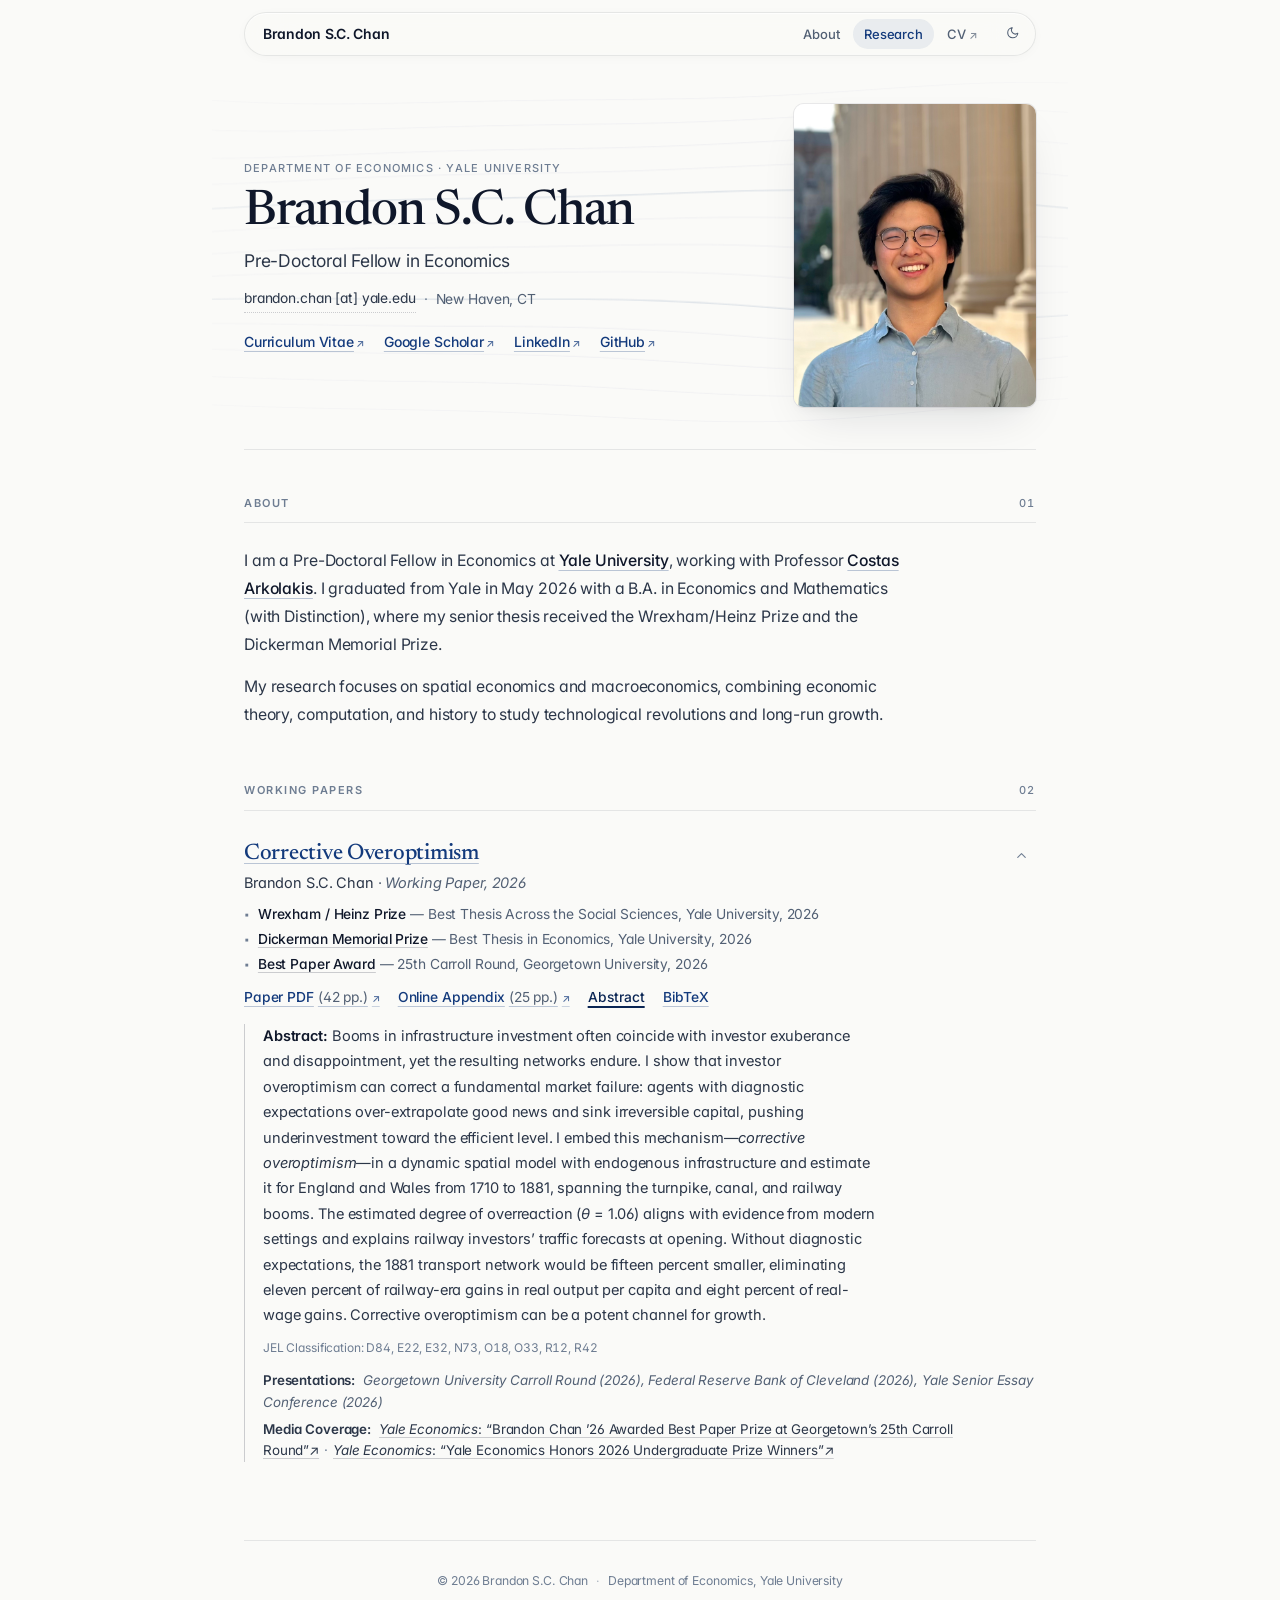
==== commit eb41844d: "Simplify site to editorial minimalism with two-font typographic system" ====
--- a/index.html
+++ b/index.html
@@ -124,7 +124,7 @@
   <link rel="apple-touch-icon" href="images/apple-touch-icon.png">
   <link rel="preconnect" href="https://fonts.googleapis.com">
   <link rel="preconnect" href="https://fonts.gstatic.com" crossorigin>
-  <link href="https://fonts.googleapis.com/css2?family=Inter:wght@400;500;600;700&family=Newsreader:ital,opsz,wght@0,6..72,400;0,6..72,500;0,6..72,600;1,6..72,400;1,6..72,500&family=JetBrains+Mono:wght@400;500;600&display=swap" rel="stylesheet">
+  <link href="https://fonts.googleapis.com/css2?family=Inter:ital,wght@0,400;0,500;0,600;1,400&family=Newsreader:opsz,wght@6..72,500&display=swap" rel="stylesheet">
   <link rel="stylesheet" href="css/style.css">
 </head>
 <body>
@@ -133,10 +133,7 @@
   <div class="nav-dock-wrap">
     <nav class="topnav" id="topnav" aria-label="Primary Navigation">
       <div class="nav-inner">
-        <a href="#top" class="nav-brand" aria-label="Brandon S.C. Chan Home">
-          <span class="nav-monogram" aria-hidden="true">BC</span>
-          <span class="nav-brand-name">Brandon S.C. Chan</span>
-        </a>
+        <a href="#top" class="nav-brand" aria-label="Brandon S.C. Chan Home">Brandon S.C. Chan</a>
         <div class="nav-right">
           <ul class="nav-links">
             <li><a href="#about-section" class="nav-anchor">About</a></li>
@@ -157,26 +154,20 @@
 
       <div class="hero-grid">
         <div class="hero-copy">
-          <div class="hero-kicker" id="hero-kicker">Yale Economics &middot; New Haven</div>
+          <div class="hero-kicker" id="hero-kicker">Department of Economics &middot; Yale University</div>
           <h1 id="hero-name">Brandon S.C. Chan</h1>
           <div class="title" id="hero-subtitle">Pre-Doctoral Fellow in Economics</div>
-          <div class="affiliation" id="hero-affiliation">Department of Economics, Yale University</div>
           <div class="contact" id="contact">
             <a href="mailto:brandon.chan@yale.edu" class="contact-email" title="Click to copy email address">brandon.chan [at] yale.edu</a>
-            <span class="contact-dot" aria-hidden="true">&middot;</span>
+            <span class="contact-sep" aria-hidden="true">&middot;</span>
             <span id="hero-location">New Haven, CT</span>
           </div>
-          <div class="hero-actions-row">
-            <div id="hero-links" class="socials"></div>
-            <a class="cv-pill" id="hero-cv-link" href="files/cv.pdf" target="_blank" rel="noopener">Curriculum Vitae<span class="nav-ext" aria-hidden="true">&#8599;</span></a>
-          </div>
+          <div id="hero-links" class="hero-links" aria-label="Academic and external links"></div>
         </div>
 
         <div class="hero-photo-wrap" id="portrait-wrap">
-          <div class="portrait-ambient" aria-hidden="true"></div>
-          <div class="portrait-card-3d" id="portrait-card">
+          <div class="portrait-frame">
             <img id="hero-photo" class="portrait" src="images/portrait.jpg" alt="Brandon S.C. Chan">
-            <div class="portrait-glare" id="portrait-glare"></div>
           </div>
         </div>
       </div>
@@ -186,10 +177,6 @@
       <section id="about-section">
         <h2 class="section"><span>About</span><span class="section-index">01</span></h2>
         <div id="hero-bio" class="about-body"></div>
-        <div class="interests-row">
-          <span class="interests-label">Fields</span>
-          <div id="interest-pills" class="interest-pills"></div>
-        </div>
       </section>
 
       <section id="working-papers-section" style="display: none;">
--- a/css/style.css
+++ b/css/style.css
@@ -1,148 +1,87 @@
 /* ------------------------------------------------------------------
-   Brandon S.C. Chan — Academic Website
-   Apple Liquid-Glass Editorial Architecture + Google DeepMind Science UI:
-     · Typography : Newsreader (optical display 48px + editorial italic)
-                    + Inter (SF Pro optical tracking + cv02/cv03/cv04/cv11)
-                    + JetBrains Mono (tabular numerals & technical readouts)
-     · Color      : Warm Editorial Paper & Yale Cobalt (Light)
-                    + OLED Midnight & Luminous Sapphire (Dark)
-     · Craft      : Floating translucency dock pill, spatial continuum field,
-                    3D parallax portrait frame, archival offprint plate, and
-                    unboxed Apple segmented Model Explorer workspace
+   Brandon S.C. Chan — Academic Website Stylesheet
+   Archival Ivory & Prussian Navy / Apple OLED Midnight
    ------------------------------------------------------------------ */
 
-:root,
-[data-theme="light"] {
-  /* ---- Tri-Font Editorial System ---- */
-  --font-sans: "Inter", -apple-system, BlinkMacSystemFont, "SF Pro Display", "SF Pro Text", "Segoe UI", Roboto, sans-serif;
-  --font-serif: "Newsreader", "New York", "Iowan Old Style", Georgia, serif;
-  --font-mono: "JetBrains Mono", "SF Mono", ui-monospace, Menlo, monospace;
-
-  /* ---- Warm Editorial Paper & Yale Cobalt ---- */
-  --bg: #fafaf7;
-  --bg-elevated: #f1f3f7;
-  --bg-sheet-top: #ffffff;
-  --bg-sheet-bottom: #f4f6fa;
-  --bg-hover: rgba(0, 82, 204, 0.032);
-  --nav-bg: rgba(250, 250, 247, 0.74);
-  --nav-scrolled-bg: rgba(255, 255, 255, 0.86);
-  --drawer-bg: rgba(241, 243, 247, 0.64);
-  --seg-track: rgba(11, 16, 27, 0.055);
-  --seg-thumb: #ffffff;
-  --hero-glow: rgba(0, 82, 204, 0.075);
-  --hero-gold-glow: rgba(169, 109, 16, 0.055);
-
-  --text-primary: #0b101b;
-  --text-secondary: #2a3446;
+:root {
+  /* ---- Typography: Two Disciplined Voices (Display Serif + UI/Body Sans) ---- */
+  --font-serif: "Newsreader", Georgia, "Times New Roman", serif;
+  --font-sans: "Inter", -apple-system, BlinkMacSystemFont, "Segoe UI", sans-serif;
+  --font-code: ui-monospace, SFMono-Regular, Menlo, monospace;
+
+  /* ---- Light Mode: Archival Ivory & Prussian Navy ---- */
+  --bg: #fafaf8;
+  --bg-elevated: #ffffff;
+  --bg-subtle: rgba(19, 58, 124, 0.032);
+  --nav-bg: rgba(250, 250, 248, 0.78);
+  --nav-scrolled-bg: rgba(255, 255, 255, 0.88);
+  --drawer-bg: rgba(15, 23, 42, 0.024);
+
+  --text-primary: #0f172a;
+  --text-secondary: #2b3648;
   --text-muted: #526074;
   --text-subtle: #6e7d92;
 
-  /* ---- Primary Accent: Luminous Yale Cobalt ---- */
-  --accent: #0052cc;
-  --accent-hover: #003e9c;
-  --accent-ink: #ffffff;
-  --accent-tint: rgba(0, 82, 204, 0.08);
-  --accent-ring: rgba(0, 82, 204, 0.25);
-
-  /* ---- Secondary Accent: Burnished Award Gold ---- */
-  --gold: #a96d10;
-  --gold-tint: rgba(169, 109, 16, 0.11);
-
-  /* ---- Optical Hairlines & Depth ---- */
-  --border: rgba(11, 16, 27, 0.09);
-  --border-strong: #0b101b;
-  --nav-border: rgba(11, 16, 27, 0.09);
-  --inner-ring: inset 0 1px 0 rgba(255, 255, 255, 0.92);
-  --nav-shadow: 0 4px 20px -6px rgba(11, 16, 27, 0.07), inset 0 1px 0 rgba(255, 255, 255, 0.9);
-  --nav-shadow-scrolled: 0 10px 30px -8px rgba(11, 16, 27, 0.13), 0 0 0 1px rgba(11, 16, 27, 0.04), inset 0 1px 0 rgba(255, 255, 255, 0.96);
+  /* ---- Scholarly Accent: Oxford / Yale Prussian Navy ---- */
+  --accent: #133a7c;
+  --accent-hover: #0a2554;
+  --accent-soft: rgba(19, 58, 124, 0.075);
+  --accent-line: rgba(19, 58, 124, 0.28);
+  --accent-ring: rgba(19, 58, 124, 0.34);
+
+  /* ---- Hairlines & Surfaces ---- */
+  --border: rgba(15, 23, 42, 0.095);
+  --border-strong: rgba(15, 23, 42, 0.20);
+  --nav-border: rgba(15, 23, 42, 0.085);
+  --nav-shadow: 0 2px 14px -4px rgba(15, 23, 42, 0.05), inset 0 1px 0 rgba(255, 255, 255, 0.75);
+  --nav-shadow-scrolled: 0 10px 30px -10px rgba(15, 23, 42, 0.11), inset 0 1px 0 rgba(255, 255, 255, 0.90);
 
   --shadow-portrait:
-    0 26px 50px -16px rgba(11, 16, 27, 0.22),
-    0 8px 18px -8px rgba(11, 16, 27, 0.10),
-    0 0 0 1px rgba(11, 16, 27, 0.08);
-  --shadow-thumb:
-    3px 3px 0 #fafaf7,
-    4px 4px 0 rgba(11, 16, 27, 0.11),
-    6px 6px 0 #fafaf7,
-    7px 7px 0 rgba(11, 16, 27, 0.08),
-    0 12px 24px -6px rgba(11, 16, 27, 0.10);
-  --shadow-thumb-hover:
-    3px 3px 0 #fafaf7,
-    4px 4px 0 rgba(0, 82, 204, 0.30),
-    6px 6px 0 #fafaf7,
-    7px 7px 0 rgba(0, 82, 204, 0.22),
-    -4px 16px 28px -8px rgba(0, 62, 156, 0.20);
-
-  /* ---- Ambient Spatial Continuum Field ---- */
-  --mesh-line: rgba(0, 82, 204, 0.125);
-  --mesh-corridor: rgba(0, 82, 204, 0.30);
-  --mesh-node: rgba(169, 109, 16, 0.72);
-  --mesh-data-dim: rgba(82, 96, 116, 0.42);
-
-  /* ---- Layout Proportions ---- */
-  --max-width: 920px;
-  --portrait-width: 274px;
-  --photo-radius: 16px;
-  --thumb-width: 136px;
+    0 20px 44px -16px rgba(15, 23, 42, 0.14),
+    0 4px 12px -4px rgba(15, 23, 42, 0.06),
+    0 0 0 1px rgba(15, 23, 42, 0.07);
+
+  /* ---- Subtle Architectural Contour Field ---- */
+  --mesh-line: rgba(19, 58, 124, 0.07);
+  --mesh-corridor: rgba(19, 58, 124, 0.14);
+
+  /* ---- Proportions ---- */
+  --max-width: 840px;
+  --portrait-width: 242px;
 }
 
 [data-theme="dark"] {
-  /* ---- Apple OLED Midnight & Luminous Sapphire ---- */
-  --bg: #070a12;
-  --bg-elevated: #0f1626;
-  --bg-sheet-top: #131c30;
-  --bg-sheet-bottom: #0b111f;
-  --bg-hover: rgba(96, 165, 250, 0.055);
-  --nav-bg: rgba(11, 16, 29, 0.72);
-  --nav-scrolled-bg: rgba(15, 22, 38, 0.84);
-  --drawer-bg: rgba(14, 21, 36, 0.72);
-  --seg-track: rgba(248, 250, 252, 0.065);
-  --seg-thumb: #172138;
-  --hero-glow: rgba(96, 165, 250, 0.11);
-  --hero-gold-glow: rgba(251, 191, 36, 0.065);
-
-  --text-primary: #f8fafc;
-  --text-secondary: #d3dce9;
-  --text-muted: #9eb0c9;
-  --text-subtle: #7c8ea8;
-
-  --accent: #60a5fa;
-  --accent-hover: #93c5fd;
-  --accent-ink: #06101f;
-  --accent-tint: rgba(96, 165, 250, 0.13);
-  --accent-ring: rgba(96, 165, 250, 0.36);
-
-  --gold: #fbbf24;
-  --gold-tint: rgba(251, 191, 36, 0.13);
-
-  --border: rgba(248, 250, 252, 0.105);
-  --border-strong: #e2e8f0;
-  --nav-border: rgba(248, 250, 252, 0.12);
-  --inner-ring: inset 0 1px 0 rgba(255, 255, 255, 0.09);
-  --nav-shadow: 0 6px 24px -6px rgba(0, 0, 0, 0.50), inset 0 1px 0 rgba(255, 255, 255, 0.08);
-  --nav-shadow-scrolled: 0 14px 36px -8px rgba(0, 0, 0, 0.72), 0 0 0 1px rgba(255, 255, 255, 0.08), inset 0 1px 0 rgba(255, 255, 255, 0.12);
+  /* ---- Dark Mode: Apple OLED Obsidian & Luminous Sapphire ---- */
+  --bg: #080b12;
+  --bg-elevated: #0f1624;
+  --bg-subtle: rgba(138, 180, 248, 0.045);
+  --nav-bg: rgba(10, 14, 24, 0.76);
+  --nav-scrolled-bg: rgba(15, 22, 36, 0.88);
+  --drawer-bg: rgba(248, 250, 252, 0.032);
+
+  --text-primary: #f5f7fa;
+  --text-secondary: #cfd9e6;
+  --text-muted: #98a8bf;
+  --text-subtle: #7888a0;
+
+  --accent: #8ab4f8;
+  --accent-hover: #aecbfa;
+  --accent-soft: rgba(138, 180, 248, 0.11);
+  --accent-line: rgba(138, 180, 248, 0.36);
+  --accent-ring: rgba(138, 180, 248, 0.42);
+
+  --border: rgba(248, 250, 252, 0.10);
+  --border-strong: rgba(248, 250, 252, 0.22);
+  --nav-border: rgba(248, 250, 252, 0.11);
+  --nav-shadow: 0 4px 18px -6px rgba(0, 0, 0, 0.50), inset 0 1px 0 rgba(255, 255, 255, 0.06);
+  --nav-shadow-scrolled: 0 14px 36px -10px rgba(0, 0, 0, 0.72), inset 0 1px 0 rgba(255, 255, 255, 0.09);
 
   --shadow-portrait:
-    0 28px 58px -14px rgba(0, 0, 0, 0.80),
-    0 10px 22px -6px rgba(0, 0, 0, 0.50),
-    0 0 0 1px rgba(255, 255, 255, 0.12);
-  --shadow-thumb:
-    3px 3px 0 #0c1220,
-    4px 4px 0 rgba(255, 255, 255, 0.14),
-    6px 6px 0 #0c1220,
-    7px 7px 0 rgba(255, 255, 255, 0.09),
-    0 12px 26px rgba(0, 0, 0, 0.58);
-  --shadow-thumb-hover:
-    3px 3px 0 #0c1220,
-    4px 4px 0 rgba(96, 165, 250, 0.44),
-    6px 6px 0 #0c1220,
-    7px 7px 0 rgba(96, 165, 250, 0.30),
-    -4px 18px 30px -8px rgba(0, 0, 0, 0.82);
-
-  --mesh-line: rgba(96, 165, 250, 0.18);
-  --mesh-corridor: rgba(96, 165, 250, 0.38);
-  --mesh-node: rgba(251, 191, 36, 0.80);
-  --mesh-data-dim: rgba(158, 176, 201, 0.42);
+    0 24px 52px -14px rgba(0, 0, 0, 0.72),
+    0 0 0 1px rgba(255, 255, 255, 0.11);
+
+  --mesh-line: rgba(138, 180, 248, 0.095);
+  --mesh-corridor: rgba(138, 180, 248, 0.19);
 }
 
 *, *::before, *::after {
@@ -158,24 +97,24 @@
   font-family: var(--font-sans);
   font-feature-settings: "cv02", "cv03", "cv04", "cv11";
   font-size: 16px;
-  line-height: 1.68;
+  line-height: 1.7;
   letter-spacing: -0.008em;
   -webkit-font-smoothing: antialiased;
   -moz-osx-font-smoothing: grayscale;
   text-rendering: optimizeLegibility;
   scroll-behavior: smooth;
-  transition: background-color 0.26s ease, color 0.26s ease;
+  transition: background-color 0.24s ease, color 0.24s ease;
 }
 
 ::selection {
-  background: var(--accent-tint);
+  background: var(--accent-soft);
   color: var(--accent);
 }
 
 a {
   color: var(--accent);
   text-decoration: none;
-  transition: color 0.18s ease;
+  transition: color 0.18s ease, text-decoration-color 0.18s ease;
 }
 
 a:hover {
@@ -183,46 +122,41 @@
 }
 
 button:focus:not(:focus-visible),
-a:focus:not(:focus-visible),
-input:focus:not(:focus-visible) {
+a:focus:not(:focus-visible) {
   outline: none;
 }
 
 button:focus-visible,
-a:focus-visible,
-input:focus-visible {
+a:focus-visible {
   outline: 2px solid var(--accent);
   outline-offset: 2px;
-  border-radius: 6px;
+  border-radius: 4px;
 }
 
 .theme-toggle:focus-visible,
-header.hero .socials a:focus-visible {
+.paper-toggle:focus-visible {
   border-radius: 50%;
 }
 
 em, i {
-  font-family: var(--font-serif);
   font-style: italic;
-  font-size: 1.04em;
-  letter-spacing: 0;
-}
-
-/* ---------- Reading Progress Laser Bar ---------- */
+}
+
+/* ---------- Subtle Top Reading Hairline ---------- */
 .progress-bar {
   position: fixed;
   top: 0;
   left: 0;
-  right: 0;
-  height: 2px;
-  background: linear-gradient(90deg, var(--accent), var(--accent-hover), var(--gold));
+  height: 1.5px;
   width: 0%;
+  background: var(--accent);
+  opacity: 0.78;
   z-index: 300;
   pointer-events: none;
   transition: width 0.08s linear;
 }
 
-/* ---------- Floating Apple Liquid-Glass Navigation Pill ---------- */
+/* ---------- Apple Whisper-Quiet Liquid-Glass Navigation ---------- */
 .nav-dock-wrap {
   position: sticky;
   top: 12px;
@@ -236,22 +170,21 @@
 nav.topnav {
   pointer-events: auto;
   background: var(--nav-bg);
-  backdrop-filter: blur(26px) saturate(195%);
-  -webkit-backdrop-filter: blur(26px) saturate(195%);
+  backdrop-filter: blur(22px) saturate(180%);
+  -webkit-backdrop-filter: blur(22px) saturate(180%);
   border: 1px solid var(--nav-border);
   border-radius: 999px;
   box-shadow: var(--nav-shadow);
-  transition: background-color 0.26s ease, border-color 0.26s ease, box-shadow 0.28s cubic-bezier(0.22, 1, 0.36, 1), transform 0.28s cubic-bezier(0.22, 1, 0.36, 1);
+  transition: background-color 0.24s ease, border-color 0.24s ease, box-shadow 0.26s cubic-bezier(0.22, 1, 0.36, 1);
 }
 
 nav.topnav.scrolled {
   background: var(--nav-scrolled-bg);
   box-shadow: var(--nav-shadow-scrolled);
-  transform: translateY(-1px);
 }
 
 .nav-inner {
-  padding: 7px 9px 7px 14px;
+  padding: 6px 8px 6px 18px;
   display: flex;
   align-items: center;
   justify-content: space-between;
@@ -259,33 +192,12 @@
 }
 
 .nav-brand {
-  display: inline-flex;
-  align-items: center;
-  gap: 9px;
   font-family: var(--font-sans);
-  font-size: 13.5px;
+  font-size: 14px;
   font-weight: 600;
   letter-spacing: -0.02em;
   color: var(--text-primary);
   white-space: nowrap;
-  transition: color 0.18s ease;
-}
-
-.nav-monogram {
-  display: inline-flex;
-  align-items: center;
-  justify-content: center;
-  width: 24px;
-  height: 24px;
-  border-radius: 50%;
-  background: var(--accent-tint);
-  border: 1px solid var(--accent-ring);
-  color: var(--accent);
-  font-family: var(--font-serif);
-  font-style: italic;
-  font-size: 11px;
-  font-weight: 500;
-  letter-spacing: -0.03em;
 }
 
 .nav-brand:hover {
@@ -295,7 +207,7 @@
 .nav-right {
   display: inline-flex;
   align-items: center;
-  gap: 12px;
+  gap: 10px;
 }
 
 .nav-links {
@@ -304,7 +216,7 @@
   list-style: none;
   display: flex;
   align-items: center;
-  gap: 4px;
+  gap: 2px;
 }
 
 .nav-links a {
@@ -312,10 +224,10 @@
   align-items: baseline;
   gap: 3px;
   color: var(--text-muted);
-  font-size: 12.8px;
+  font-size: 13px;
   font-weight: 500;
   letter-spacing: -0.005em;
-  padding: 5px 11px;
+  padding: 4px 11px;
   border-radius: 999px;
   white-space: nowrap;
   transition: color 0.18s ease, background-color 0.18s ease;
@@ -323,13 +235,12 @@
 
 .nav-links a:hover {
   color: var(--text-primary);
-  background: var(--seg-track);
+  background: var(--drawer-bg);
 }
 
 .nav-links a.active {
   color: var(--accent);
-  background: var(--accent-tint);
-  font-weight: 600;
+  background: var(--accent-soft);
 }
 
 .nav-ext {
@@ -338,1127 +249,577 @@
 }
 
 .theme-toggle {
+  display: inline-flex;
+  align-items: center;
+  justify-content: center;
+  width: 28px;
+  height: 28px;
+  border-radius: 50%;
+  border: 1px solid transparent;
+  background: transparent;
+  color: var(--text-muted);
+  cursor: pointer;
+  padding: 0;
+  transition: color 0.18s ease, background-color 0.18s ease, border-color 0.18s ease;
+}
+
+.theme-toggle:hover {
+  color: var(--text-primary);
+  background: var(--drawer-bg);
+  border-color: var(--border);
+}
+
+.theme-toggle svg {
+  width: 13.5px;
+  height: 13.5px;
+}
+
+/* ---------- Container ---------- */
+.container {
+  max-width: var(--max-width);
+  margin: 0 auto;
+  padding: 24px 24px 88px;
+}
+
+main section {
+  scroll-margin-top: 84px;
+}
+
+/* ---------- Asymmetric Editorial Hero Masthead ---------- */
+header.hero {
+  position: relative;
+  padding: 36px 0 42px;
+  border-bottom: 1px solid var(--border);
+  margin-bottom: 44px;
+  isolation: isolate;
+}
+
+#hero-canvas {
+  position: absolute;
+  inset: -12px -32px 0 -32px;
+  width: calc(100% + 64px);
+  height: calc(100% + 12px);
+  z-index: -1;
+  pointer-events: none;
+  mask-image: radial-gradient(ellipse 84% 78% at 52% 50%, rgba(0, 0, 0, 1) 36%, rgba(0, 0, 0, 0) 100%);
+  -webkit-mask-image: radial-gradient(ellipse 84% 78% at 52% 50%, rgba(0, 0, 0, 1) 36%, rgba(0, 0, 0, 0) 100%);
+}
+
+.hero-grid {
+  display: grid;
+  grid-template-columns: minmax(0, 1fr) var(--portrait-width);
+  gap: 44px;
+  align-items: center;
+}
+
+.hero-copy {
+  text-align: left;
+  min-width: 0;
+}
+
+.hero-kicker {
+  font-size: 11px;
+  font-weight: 500;
+  letter-spacing: 0.11em;
+  text-transform: uppercase;
+  color: var(--text-subtle);
+  margin-bottom: 10px;
+}
+
+header.hero h1 {
+  margin: 0 0 10px;
+  font-family: var(--font-serif);
+  font-size: clamp(38px, 5vw, 49px);
+  font-weight: 500;
+  line-height: 1.05;
+  letter-spacing: -0.025em;
+  color: var(--text-primary);
+}
+
+header.hero .title {
+  font-size: 17.5px;
+  font-weight: 400;
+  color: var(--text-secondary);
+  margin: 0 0 14px;
+  letter-spacing: -0.012em;
+  line-height: 1.4;
+}
+
+header.hero .contact {
+  display: flex;
+  flex-wrap: wrap;
+  align-items: center;
+  gap: 8px;
+  font-size: 13.8px;
+  color: var(--text-muted);
+  margin-bottom: 18px;
+}
+
+.contact-sep {
+  color: var(--text-subtle);
+}
+
+.contact-email {
+  color: var(--text-secondary);
+  border-bottom: 1px dotted var(--border-strong);
+  padding-bottom: 1px;
+  cursor: pointer;
+  transition: color 0.18s ease, border-color 0.18s ease;
+}
+
+.contact-email:hover {
+  color: var(--accent);
+  border-bottom-color: var(--accent);
+}
+
+/* Typographic Inline Link Row (Christian Wolf / Joel Flynn restraint) */
+.hero-links {
+  display: flex;
+  flex-wrap: wrap;
+  align-items: baseline;
+  gap: 8px 20px;
+  font-size: 14px;
+  line-height: 1.5;
+}
+
+.hero-links a {
+  color: var(--accent);
+  font-weight: 500;
+  text-decoration: underline;
+  text-decoration-color: var(--accent-line);
+  text-decoration-thickness: 1px;
+  text-underline-offset: 4px;
+  transition: color 0.18s ease, text-decoration-color 0.18s ease;
+}
+
+.hero-links a:hover {
+  color: var(--accent-hover);
+  text-decoration-color: var(--accent-hover);
+}
+
+.hero-links a .ext-arrow {
+  display: inline-block;
+  font-size: 0.78em;
+  margin-left: 2px;
+  opacity: 0.75;
+  transition: transform 0.2s cubic-bezier(0.22, 1, 0.36, 1), opacity 0.18s ease;
+}
+
+.hero-links a:hover .ext-arrow {
+  transform: translate(1.5px, -1.5px);
+  opacity: 1;
+}
+
+.link-sep {
+  color: var(--text-subtle);
+  user-select: none;
+}
+
+.hero-photo-wrap {
+  position: relative;
+  width: 100%;
+  max-width: var(--portrait-width);
+  justify-self: end;
+}
+
+.portrait-frame {
+  position: relative;
+  width: 100%;
+  aspect-ratio: 4 / 5;
+  border-radius: 10px;
+  overflow: hidden;
+  background: var(--bg-elevated);
+  box-shadow: var(--shadow-portrait);
+}
+
+.portrait {
+  width: 100%;
+  height: 100%;
+  object-fit: cover;
+  object-position: center 22%;
+  display: block;
+}
+
+/* ---------- Section Headers ---------- */
+h2.section {
+  display: flex;
+  align-items: baseline;
+  justify-content: space-between;
+  font-family: var(--font-sans);
+  font-size: 11px;
+  font-weight: 600;
+  text-transform: uppercase;
+  letter-spacing: 0.14em;
+  color: var(--text-subtle);
+  padding-bottom: 10px;
+  border-bottom: 1px solid var(--border);
+  margin: 0 0 24px;
+}
+
+main section + section {
+  margin-top: 52px;
+}
+
+.section-index {
+  font-variant-numeric: tabular-nums;
+  font-size: 11px;
+  font-weight: 500;
+  color: var(--text-subtle);
+}
+
+/* ---------- About Prose ---------- */
+.about-body {
+  max-width: 68ch;
+}
+
+.about-body p {
+  margin: 0 0 15px;
+  font-size: 15.8px;
+  line-height: 1.76;
+  color: var(--text-secondary);
+}
+
+.about-body p:last-child {
+  margin-bottom: 0;
+}
+
+.about-body a {
+  color: var(--text-primary);
+  font-weight: 500;
+  text-decoration: underline;
+  text-decoration-color: var(--accent-line);
+  text-decoration-thickness: 1px;
+  text-underline-offset: 3.5px;
+  transition: color 0.18s ease, text-decoration-color 0.18s ease;
+}
+
+.about-body a:hover {
+  color: var(--accent);
+  text-decoration-color: var(--accent);
+}
+
+/* ---------- Papers: Single-Column Scholarly List ---------- */
+.paper-list {
+  display: flex;
+  flex-direction: column;
+}
+
+.paper {
+  padding: 24px 0 26px;
+  border-bottom: 1px solid var(--border);
+  transition: opacity 0.25s ease;
+}
+
+.paper:first-child {
+  padding-top: 4px;
+}
+
+.paper:last-child {
+  border-bottom: none;
+}
+
+.paper-top-row {
+  display: flex;
+  align-items: flex-start;
+  justify-content: space-between;
+  gap: 20px;
+}
+
+.paper-head {
+  min-width: 0;
+  flex: 1 1 auto;
+}
+
+.paper-title {
+  font-family: var(--font-serif);
+  font-size: 22.5px;
+  font-weight: 500;
+  line-height: 1.3;
+  letter-spacing: -0.012em;
+  margin: 0 0 4px;
+}
+
+.paper-title a {
+  color: var(--accent);
+  text-decoration: underline;
+  text-decoration-color: var(--accent-line);
+  text-decoration-thickness: 1px;
+  text-underline-offset: 4px;
+  transition: color 0.18s ease, text-decoration-color 0.18s ease;
+}
+
+.paper-title a:hover {
+  color: var(--accent-hover);
+  text-decoration-color: var(--accent-hover);
+}
+
+.paper-meta {
+  font-size: 14.5px;
+  line-height: 1.55;
+  color: var(--text-muted);
+  margin: 0;
+}
+
+.paper-meta .authors {
+  color: var(--text-secondary);
+}
+
+.paper-meta .venue {
+  font-style: italic;
+  color: var(--text-muted);
+}
+
+/* Pellegrino-inspired Accordion Chevron */
+.paper-toggle {
+  flex: 0 0 auto;
   display: inline-flex;
   align-items: center;
   justify-content: center;
   width: 30px;
   height: 30px;
+  margin-top: 2px;
   border-radius: 50%;
-  border: 1px solid var(--border);
-  background: var(--bg-elevated);
-  color: var(--text-secondary);
+  border: 1px solid transparent;
+  background: transparent;
+  color: var(--text-subtle);
   cursor: pointer;
   padding: 0;
-  box-shadow: var(--inner-ring);
-  transition: color 0.18s ease, border-color 0.18s ease, background-color 0.18s ease, transform 0.2s cubic-bezier(0.22, 1, 0.36, 1);
-}
-
-.theme-toggle:hover {
-  color: var(--accent);
-  border-color: var(--accent-ring);
-  background: var(--accent-tint);
-  transform: scale(1.06);
-}
-
-.theme-toggle svg {
-  width: 13.5px;
-  height: 13.5px;
-}
-
-/* ---------- Open Editorial Container ---------- */
-.container {
-  max-width: var(--max-width);
-  margin: 0 auto;
-  padding: 20px 24px 80px;
-}
-
-main section {
-  scroll-margin-top: 78px;
-}
-
-/* ---------- Asymmetric Editorial Masthead Hero + DeepMind Continuum Field ---------- */
-header.hero {
-  position: relative;
-  padding: 36px 0 42px;
-  border-bottom: 1px solid var(--border);
-  margin-bottom: 42px;
-  isolation: isolate;
-}
-
-header.hero::before {
-  content: "";
-  position: absolute;
-  inset: -16px -48px 0 -48px;
-  z-index: -2;
-  background:
-    radial-gradient(ellipse 46% 62% at 78% 48%, var(--hero-glow), transparent 72%),
-    radial-gradient(ellipse 38% 50% at 22% 58%, var(--hero-gold-glow), transparent 72%);
-  pointer-events: none;
-}
-
-#hero-canvas {
-  position: absolute;
-  inset: -18px -56px 0 -56px;
-  width: calc(100% + 112px);
-  height: calc(100% + 18px);
-  z-index: -1;
-  pointer-events: auto;
-  cursor: crosshair;
-  opacity: 0.98;
-  mask-image: radial-gradient(ellipse 88% 82% at 52% 48%, rgba(0, 0, 0, 1) 40%, rgba(0, 0, 0, 0) 100%);
-  -webkit-mask-image: radial-gradient(ellipse 88% 82% at 52% 48%, rgba(0, 0, 0, 1) 40%, rgba(0, 0, 0, 0) 100%);
-}
-
-.hero-grid {
-  display: grid;
-  grid-template-columns: minmax(0, 1fr) var(--portrait-width);
-  gap: 44px;
-  align-items: center;
-}
-
-.hero-copy {
-  text-align: left;
-  min-width: 0;
-}
-
-.hero-kicker {
-  font-family: var(--font-mono);
-  font-size: 11px;
-  font-weight: 600;
-  text-transform: uppercase;
-  letter-spacing: 0.14em;
-  color: var(--accent);
-  margin-bottom: 10px;
-}
-
-/* Sculptural Optical Serif Masthead Display */
-header.hero h1 {
-  font-family: var(--font-serif);
-  font-size: clamp(38px, 4.9vw, 52px);
-  font-weight: 500;
-  letter-spacing: -0.028em;
-  margin: 0 0 8px;
-  line-height: 1.03;
-  color: var(--text-primary);
-}
-
-header.hero .title {
-  font-family: var(--font-sans);
-  font-size: 17px;
+  transition: color 0.18s ease, background-color 0.18s ease, border-color 0.18s ease, transform 0.26s cubic-bezier(0.22, 1, 0.36, 1);
+}
+
+.paper-toggle:hover {
+  color: var(--accent);
+  background: var(--accent-soft);
+  border-color: var(--accent-line);
+}
+
+.paper-toggle[aria-expanded="true"] svg {
+  transform: rotate(180deg);
+}
+
+.paper-toggle svg {
+  width: 15px;
+  height: 15px;
+  transition: transform 0.26s cubic-bezier(0.22, 1, 0.36, 1);
+}
+
+/* Typographic Award Citations (no icons/emojis) */
+.awards {
+  margin-top: 10px;
+  display: flex;
+  flex-direction: column;
+  gap: 4px;
+}
+
+.award {
+  display: flex;
+  align-items: baseline;
+  gap: 8px;
+  font-size: 13.8px;
+  line-height: 1.52;
+  color: var(--text-secondary);
+}
+
+.award-bullet {
+  color: var(--text-subtle);
+  font-size: 10px;
+  line-height: 1;
+  transform: translateY(-1px);
+  flex-shrink: 0;
+}
+
+.award-title {
   font-weight: 500;
   color: var(--text-primary);
-  margin: 0 0 3px;
-  letter-spacing: -0.015em;
-}
-
-header.hero .affiliation {
-  font-size: 14.5px;
+}
+
+.award-title a {
+  color: var(--text-primary);
+  text-decoration: underline;
+  text-decoration-color: var(--border-strong);
+  text-decoration-thickness: 1px;
+  text-underline-offset: 3px;
+}
+
+.award-title a:hover {
+  color: var(--accent);
+  text-decoration-color: var(--accent);
+}
+
+.award-desc {
+  color: var(--text-muted);
+}
+
+/* Editorial Baseline Actions: Paper · Online Appendix · Abstract · BibTeX */
+.paper-links-row {
+  margin-top: 12px;
+  display: flex;
+  flex-wrap: wrap;
+  align-items: baseline;
+  gap: 6px 18px;
+  font-size: 13.8px;
+  line-height: 1.5;
+}
+
+.paper-links-row a,
+.paper-links-row .inline-toggle {
+  display: inline-flex;
+  align-items: baseline;
+  gap: 4px;
+  padding: 0;
+  border: none;
+  background: transparent;
+  font-family: var(--font-sans);
+  font-size: 13.8px;
+  font-weight: 500;
+  color: var(--accent);
+  cursor: pointer;
+  text-decoration: underline;
+  text-decoration-color: var(--accent-line);
+  text-decoration-thickness: 1px;
+  text-underline-offset: 4px;
+  transition: color 0.18s ease, text-decoration-color 0.18s ease;
+}
+
+.paper-links-row a:hover,
+.paper-links-row .inline-toggle:hover,
+.paper-links-row .inline-toggle.active {
+  color: var(--accent-hover);
+  text-decoration-color: var(--accent-hover);
+}
+
+.paper-links-row .inline-toggle.active {
+  text-decoration-thickness: 1.5px;
+}
+
+.paper-links-row .link-meta {
   font-weight: 400;
   color: var(--text-muted);
-  letter-spacing: -0.005em;
-  margin-bottom: 16px;
-}
-
-header.hero .contact {
-  display: inline-flex;
-  flex-wrap: wrap;
-  align-items: center;
-  gap: 8px;
-  font-family: var(--font-mono);
-  font-size: 12.2px;
-  color: var(--text-muted);
-  letter-spacing: -0.01em;
-}
-
-header.hero .contact a {
-  color: var(--text-secondary);
-  border-bottom: 1px dashed var(--accent-ring);
-  padding-bottom: 1px;
-  transition: color 0.18s ease, border-color 0.18s ease;
-}
-
-header.hero .contact a:hover {
-  color: var(--accent);
-  border-bottom-color: var(--accent);
-}
-
-.contact-dot {
-  color: var(--text-subtle);
-}
-
-.hero-actions-row {
-  margin-top: 20px;
-  display: flex;
-  flex-wrap: wrap;
-  align-items: center;
-  gap: 10px;
-}
-
-header.hero .socials {
-  display: inline-flex;
-  align-items: center;
-  gap: 8px;
-}
-
-header.hero .socials a {
-  display: inline-flex;
-  align-items: center;
-  justify-content: center;
-  width: 35px;
-  height: 35px;
-  border: 1px solid var(--border);
-  border-radius: 50%;
-  color: var(--text-secondary);
-  background: var(--bg);
-  box-shadow: 0 1px 2px rgba(11, 16, 27, 0.04), var(--inner-ring);
-  transition: color 0.18s ease, border-color 0.18s ease, background-color 0.18s ease, transform 0.22s cubic-bezier(0.22, 1, 0.36, 1), box-shadow 0.22s ease;
-}
-
-header.hero .socials a:hover {
-  border-color: var(--accent-ring);
-  color: var(--accent);
-  background: var(--accent-tint);
-  transform: translateY(-2px);
-  box-shadow: 0 6px 14px -4px var(--accent-ring);
-}
-
-.cv-pill {
-  display: inline-flex;
-  align-items: center;
-  gap: 5px;
-  height: 35px;
-  padding: 0 14px;
-  border-radius: 999px;
-  border: 1px solid var(--border);
-  background: var(--bg-elevated);
-  color: var(--text-primary);
-  font-size: 12.5px;
-  font-weight: 500;
-  letter-spacing: -0.005em;
-  white-space: nowrap;
-  box-shadow: var(--inner-ring);
-  transition: color 0.18s ease, border-color 0.18s ease, background-color 0.18s ease, transform 0.22s cubic-bezier(0.22, 1, 0.36, 1);
-}
-
-.cv-pill:hover {
-  border-color: var(--accent-ring);
-  color: var(--accent);
-  background: var(--accent-tint);
-  transform: translateY(-2px);
-}
-
-/* Apple TV+-Style 3D Parallax 4:5 Portrait Frame */
-.hero-photo-wrap {
-  position: relative;
-  perspective: 1100px;
-  width: 100%;
-  max-width: var(--portrait-width);
-  justify-self: end;
-}
-
-.portrait-ambient {
-  position: absolute;
-  inset: 14px -10px -16px -10px;
-  border-radius: 28px;
-  background: radial-gradient(circle at 50% 45%, rgba(0, 82, 204, 0.18), rgba(169, 109, 16, 0.14) 55%, transparent 78%);
-  filter: blur(22px);
+}
+
+.paper-links-row .ext-arrow {
+  display: inline-block;
+  font-size: 0.78em;
   opacity: 0.75;
-  z-index: -1;
-  pointer-events: none;
-}
-
-.portrait-card-3d {
-  position: relative;
-  border-radius: var(--photo-radius);
-  transform-style: preserve-3d;
-  will-change: transform;
-  box-shadow: var(--shadow-portrait);
-  overflow: hidden;
-  background: var(--bg-elevated);
-}
-
-/* Studio glass specular edge highlight */
-.portrait-card-3d::after {
-  content: "";
-  position: absolute;
-  inset: 0;
-  border-radius: var(--photo-radius);
-  pointer-events: none;
-  box-shadow: inset 0 1px 0 rgba(255, 255, 255, 0.38), inset 0 0 0 1px rgba(255, 255, 255, 0.14);
-}
-
-header.hero .portrait {
-  display: block;
-  width: 100%;
-  aspect-ratio: 4 / 5;
-  object-fit: cover;
-  object-position: center 22%;
-  border-radius: var(--photo-radius);
-  transform: scale(1.03);
-  will-change: transform;
-  transition: transform 0.24s ease-out;
-}
-
-.portrait-glare {
-  position: absolute;
-  inset: 0;
-  pointer-events: none;
-  border-radius: var(--photo-radius);
-  background: radial-gradient(
-    circle at var(--glare-x, 50%) var(--glare-y, 30%),
-    rgba(255, 255, 255, 0.25) 0%,
-    rgba(255, 255, 255, 0) 60%
-  );
-  opacity: var(--glare-opacity, 0);
-  transition: opacity 0.25s ease;
-  mix-blend-mode: overlay;
-}
-
-/* ---------- Dual-Tone Editorial Section Headers ---------- */
-h2.section {
-  position: relative;
-  display: flex;
-  align-items: baseline;
-  justify-content: space-between;
-  font-family: var(--font-sans);
-  font-size: 12px;
-  font-weight: 700;
-  letter-spacing: 0.12em;
-  text-transform: uppercase;
-  margin: 46px 0 20px;
-  padding-bottom: 10px;
-  border-bottom: 1.5px solid var(--border-strong);
-  color: var(--text-primary);
-}
-
-h2.section::after {
-  content: "";
-  position: absolute;
-  left: 0;
-  bottom: -1.5px;
-  width: 48px;
-  height: 1.5px;
-  background: var(--accent);
-}
-
-.section-index {
-  font-family: var(--font-mono);
-  font-size: 11px;
-  font-weight: 500;
-  letter-spacing: 0.04em;
-  color: var(--text-subtle);
-  font-variant-numeric: tabular-nums;
-}
-
-#about-section h2.section {
-  margin-top: 0;
-}
-
-.about-body {
-  max-width: 72ch;
-}
-
-.about-body p {
-  margin: 0 0 14px;
-  font-size: 15.8px;
-  line-height: 1.74;
-  color: var(--text-secondary);
-}
-
-.about-body p:last-child {
-  margin-bottom: 0;
-}
-
-.about-body a {
-  color: var(--text-primary);
-  font-weight: 500;
-  text-decoration: underline;
-  text-decoration-color: var(--accent-ring);
-  text-decoration-thickness: 1px;
-  text-underline-offset: 3px;
-  transition: color 0.18s ease, text-decoration-color 0.18s ease;
-}
-
-.about-body a:hover {
-  color: var(--accent);
-  text-decoration-color: var(--accent);
-}
-
-/* Interactive Research Field Filter Row under About */
-.interests-row {
-  display: flex;
-  flex-wrap: wrap;
-  align-items: center;
-  gap: 8px 12px;
-  margin-top: 18px;
-}
-
-.interests-label {
-  font-family: var(--font-mono);
-  font-size: 10.5px;
-  font-weight: 600;
-  text-transform: uppercase;
-  letter-spacing: 0.1em;
-  color: var(--text-subtle);
-}
-
-.interest-pills {
-  display: flex;
-  flex-wrap: wrap;
-  gap: 7px;
-}
-
-.interest-pill {
-  font-family: var(--font-sans);
-  font-size: 12px;
-  font-weight: 500;
-  letter-spacing: -0.005em;
-  padding: 4px 11px;
-  border-radius: 999px;
-  background: var(--bg-elevated);
-  border: 1px solid var(--border);
-  color: var(--text-secondary);
-  cursor: pointer;
-  transition: color 0.18s ease, background-color 0.18s ease, border-color 0.18s ease, transform 0.2s cubic-bezier(0.22, 1, 0.36, 1);
-}
-
-.interest-pill:hover,
-.interest-pill.active {
-  color: var(--accent);
-  background: var(--accent-tint);
-  border-color: var(--accent-ring);
-  transform: translateY(-1px);
-}
-
-/* ---------- Flat, Unboxed Flagship Paper Architecture ---------- */
-.paper-list {
-  margin: 0;
-  padding: 0;
-  list-style: none;
-}
-
-.paper {
-  position: relative;
-  display: grid;
-  grid-template-columns: var(--thumb-width) minmax(0, 1fr);
-  gap: 0 30px;
-  padding: 26px 18px;
-  margin: 0 -18px;
-  border-bottom: 1px solid var(--border);
-  border-radius: 16px;
-  transition: background-color 0.22s ease, opacity 0.25s ease;
-}
-
-.paper:last-child {
-  border-bottom: none;
-}
-
-.paper.filtered-dim {
-  opacity: 0.30;
-}
-
-.paper.filtered-match {
-  background-color: var(--bg-hover);
-}
-
-.paper::before {
-  content: "";
-  position: absolute;
-  inset: 0;
-  border-radius: 16px;
-  background: radial-gradient(
-    560px circle at var(--mouse-x, 30%) var(--mouse-y, 40%),
-    var(--bg-hover),
-    transparent 70%
-  );
-  opacity: 0;
-  transition: opacity 0.25s ease;
-  pointer-events: none;
-}
-
-.paper::after {
-  content: "";
-  position: absolute;
-  left: 0;
-  top: 26px;
-  height: 152px;
-  width: 2px;
-  border-radius: 2px;
-  background: linear-gradient(180deg, var(--accent) 0%, transparent 100%);
-  transform: scaleY(0);
-  transform-origin: top;
-  transition: transform 0.24s cubic-bezier(0.22, 1, 0.36, 1);
-}
-
-.paper:hover::before {
+  transition: transform 0.2s cubic-bezier(0.22, 1, 0.36, 1), opacity 0.18s ease;
+}
+
+.paper-links-row a:hover .ext-arrow {
+  transform: translate(1.5px, -1.5px);
   opacity: 1;
 }
 
-.paper:hover::after,
-.paper.filtered-match::after {
-  transform: scaleY(1);
-}
-
-.paper > * {
-  position: relative;
-  z-index: 1;
-}
-
-.paper-head {
-  grid-column: 2;
-  grid-row: 1;
-  min-width: 0;
-}
-
-.paper-details {
-  grid-column: 2;
-  grid-row: 2;
-  min-width: 0;
-}
-
-/* Left-Hand 3D Archival Offprint Plate */
-.thumb-stage {
-  grid-column: 1;
-  grid-row: 1 / span 2;
-  width: var(--thumb-width);
-  perspective: 800px;
-}
-
-.thumb-manuscript {
-  position: relative;
-  overflow: hidden;
-  display: flex;
-  flex-direction: column;
-  justify-content: space-between;
-  width: var(--thumb-width);
-  aspect-ratio: 8.5 / 11;
-  background: linear-gradient(180deg, var(--bg-sheet-top) 0%, var(--bg-sheet-bottom) 100%);
-  border: 1px solid var(--border);
-  border-top: 3px solid var(--accent);
-  border-radius: 6px;
-  padding: 10px 9.5px 8.5px;
-  box-shadow: var(--shadow-thumb);
-  transform-style: preserve-3d;
-  will-change: transform;
-  transition: box-shadow 0.24s ease, border-color 0.24s ease, transform 0.22s cubic-bezier(0.22, 1, 0.36, 1);
-  cursor: pointer;
-  user-select: none;
-}
-
-.paper:hover .thumb-manuscript {
-  border-color: var(--accent-ring);
-  border-top-color: var(--accent);
-  box-shadow: var(--shadow-thumb-hover);
-}
-
-.ms-header {
-  display: flex;
-  align-items: center;
-  justify-content: space-between;
-  gap: 4px;
-  font-family: var(--font-mono);
-  font-size: 6px;
-  font-weight: 600;
-  text-transform: uppercase;
-  letter-spacing: 0.08em;
-  color: var(--text-subtle);
-  border-bottom: 1px solid var(--border);
-  padding-bottom: 3.5px;
-  margin-bottom: 5px;
-  white-space: nowrap;
-}
-
-.ms-title {
-  font-family: var(--font-serif);
-  font-size: 10.4px;
-  font-weight: 500;
-  letter-spacing: -0.015em;
-  line-height: 1.15;
-  color: var(--text-primary);
-  margin-bottom: 3px;
-}
-
-.ms-author {
-  font-family: var(--font-sans);
-  font-size: 6.5px;
-  font-weight: 500;
-  color: var(--text-muted);
-  margin-bottom: 6px;
-  white-space: nowrap;
-  overflow: hidden;
-  text-overflow: ellipsis;
-}
-
-.ms-figure {
-  display: block;
-  width: 100%;
-  height: auto;
-  padding: 4px 4px 3px;
-  margin-bottom: 5px;
-  background: var(--accent-tint);
-  border: 1px solid var(--border);
-  border-radius: 3.5px;
-}
-
-.ms-lines {
-  display: flex;
-  flex-direction: column;
-  gap: 2.5px;
-  margin-top: auto;
-  margin-bottom: 6px;
-  opacity: 0.30;
-}
-
-.ms-lines span {
-  display: block;
-  height: 1.5px;
-  background: var(--text-muted);
-  border-radius: 1px;
-}
-.ms-lines span:nth-child(1) { width: 100%; }
-.ms-lines span:nth-child(2) { width: 90%; }
-.ms-lines span:nth-child(3) { width: 95%; }
-.ms-lines span:nth-child(4) { width: 68%; }
-
-.ms-footer {
-  display: flex;
-  align-items: center;
-  justify-content: space-between;
-  border-top: 1px solid var(--border);
-  padding-top: 3.5px;
-  font-family: var(--font-mono);
-  font-size: 6px;
-  font-weight: 600;
-  color: var(--accent);
-  letter-spacing: 0.06em;
-}
-
-/* Paper Headline & Metadata */
-.paper .title {
-  font-family: var(--font-serif);
-  font-weight: 500;
-  font-size: 25px;
-  letter-spacing: -0.022em;
-  line-height: 1.22;
-  color: var(--text-primary);
-}
-
-.paper .title a {
-  color: var(--text-primary);
-  background-image: linear-gradient(var(--accent), var(--accent));
-  background-position: 0% 96%;
-  background-repeat: no-repeat;
-  background-size: 0% 1.5px;
-  transition: color 0.18s ease, background-size 0.28s cubic-bezier(0.22, 1, 0.36, 1);
-}
-
-.paper .title a:hover {
-  color: var(--accent);
-  background-size: 100% 1.5px;
-}
-
-.paper-meta-line {
-  display: flex;
-  flex-wrap: wrap;
-  align-items: baseline;
-  gap: 2px 10px;
-  margin: 4px 0 8px;
-}
-
-.paper .authors {
-  font-size: 14.5px;
-  font-weight: 500;
-  color: var(--text-secondary);
-}
-
-.paper .venue {
-  font-family: var(--font-serif);
-  font-style: italic;
-  font-size: 15px;
-  color: var(--text-muted);
-}
-
-.paper .badges {
-  margin: 6px 0 4px;
-  display: flex;
-  flex-wrap: wrap;
-  gap: 6px;
-}
-
-.paper .badge {
-  font-family: var(--font-mono);
-  font-size: 10px;
-  font-weight: 500;
-  text-transform: uppercase;
-  background: transparent;
-  border: 1px solid var(--border);
-  padding: 2px 7.5px;
-  border-radius: 4px;
-  color: var(--text-muted);
-  letter-spacing: 0.04em;
-}
-
-/* Inline Gold-Star Award Rows */
-.paper .awards {
-  margin: 10px 0 2px;
-  display: flex;
-  flex-direction: column;
-  gap: 4.5px;
-}
-
-.paper .award {
-  display: flex;
-  align-items: baseline;
-  gap: 7px;
-  font-size: 13.8px;
-  line-height: 1.48;
-}
-
-.paper .award-icon {
-  color: var(--gold);
-  flex-shrink: 0;
-  display: inline-flex;
-  transform: translateY(1px);
-}
-
-.paper .award-title {
-  font-weight: 600;
-  color: var(--text-primary);
-}
-
-.paper .award-title a {
-  color: var(--text-primary);
-  text-decoration: underline;
-  text-decoration-color: var(--border);
-  text-underline-offset: 3px;
-  transition: color 0.18s ease, text-decoration-color 0.18s ease;
-}
-
-.paper .award-title a:hover {
-  color: var(--accent);
-  text-decoration-color: var(--accent);
-}
-
-.paper .award-desc {
-  color: var(--text-muted);
-}
-
-/* ---------- Unboxed Apple Spec-Sheet Key Results Strip ---------- */
-.paper-metrics-strip {
-  display: grid;
-  grid-template-columns: repeat(4, minmax(0, 1fr));
-  margin-top: 14px;
-  padding: 11px 0;
-  border-top: 1px solid var(--border);
-  border-bottom: 1px solid var(--border);
-}
-
-.metric-cell {
-  padding: 0 14px;
-  border-right: 1px solid var(--border);
-  min-width: 0;
-}
-
-.metric-cell:first-child {
-  padding-left: 0;
-}
-
-.metric-cell:last-child {
-  padding-right: 0;
-  border-right: none;
-}
-
-.metric-val {
-  font-family: var(--font-mono);
-  font-size: 16.5px;
-  font-weight: 600;
-  letter-spacing: -0.025em;
-  font-variant-numeric: tabular-nums;
-  color: var(--text-primary);
-  line-height: 1.25;
-}
-
-.metric-val.is-accent {
-  color: var(--accent);
-}
-
-.metric-label {
-  font-size: 11.2px;
-  line-height: 1.35;
-  color: var(--text-muted);
-  margin-top: 2px;
-}
-
-/* ---------- Action Bar + Apple Segmented Mode Control ---------- */
-.paper-controls {
-  display: flex;
-  flex-wrap: wrap;
-  align-items: center;
-  justify-content: space-between;
-  gap: 10px 12px;
-  margin-top: 14px;
-}
-
-.paper-actions {
-  display: flex;
-  flex-wrap: wrap;
-  align-items: center;
-  gap: 8px;
-}
-
-.action-chip {
-  display: inline-flex;
-  align-items: center;
-  gap: 6px;
-  font-family: var(--font-sans);
-  font-size: 12.5px;
-  font-weight: 500;
-  letter-spacing: -0.005em;
-  color: var(--text-secondary);
-  background: var(--bg-elevated);
-  border: 1px solid var(--border);
-  border-radius: 999px;
-  padding: 5.5px 13px;
-  cursor: pointer;
-  white-space: nowrap;
-  box-shadow: var(--inner-ring);
-  transition: color 0.18s ease, background-color 0.18s ease, border-color 0.18s ease, transform 0.2s cubic-bezier(0.22, 1, 0.36, 1), box-shadow 0.2s ease;
-}
-
-.action-chip:hover {
-  color: var(--accent);
-  background: var(--accent-tint);
-  border-color: var(--accent-ring);
-  transform: translateY(-1px);
-}
-
-.action-chip.action-primary {
-  background: var(--accent);
-  border-color: var(--accent);
-  color: var(--accent-ink);
-  font-weight: 600;
-  box-shadow: 0 3px 10px -2px var(--accent-ring);
-}
-
-.action-chip.action-primary:hover {
-  background: var(--accent-hover);
-  border-color: var(--accent-hover);
-  color: var(--accent-ink);
-  box-shadow: 0 6px 16px -4px var(--accent-ring);
-}
-
-.action-meta {
-  font-family: var(--font-mono);
-  font-size: 11px;
-  font-weight: 500;
-  opacity: 0.78;
-}
-
-.action-chip.action-primary .action-meta {
-  opacity: 0.90;
-}
-
-/* Apple-Style Segmented Workspace Switcher */
-.seg-control {
-  position: relative;
-  display: inline-flex;
-  align-items: center;
-  padding: 3px;
-  border-radius: 999px;
-  background: var(--seg-track);
-  border: 1px solid var(--border);
-}
-
-.seg-btn {
-  position: relative;
-  z-index: 1;
-  display: inline-flex;
-  align-items: center;
-  gap: 5px;
-  font-family: var(--font-sans);
-  font-size: 12px;
-  font-weight: 500;
-  letter-spacing: -0.005em;
-  color: var(--text-muted);
-  background: transparent;
-  border: none;
-  border-radius: 999px;
-  padding: 4.5px 11px;
-  cursor: pointer;
-  white-space: nowrap;
-  transition: color 0.18s ease;
-}
-
-.seg-btn:hover {
-  color: var(--text-primary);
-}
-
-.seg-btn.active {
-  color: var(--text-primary);
-  font-weight: 600;
-  background: var(--seg-thumb);
-  box-shadow: 0 1px 4px rgba(11, 16, 27, 0.10), 0 0 0 0.5px var(--border);
-}
-
-.ext-tail {
-  white-space: nowrap;
-  display: inline-flex;
-  align-items: baseline;
-  gap: 2px;
-}
-
-.ext-arrow {
-  display: inline-block;
-  font-style: normal;
-  font-size: 0.9em;
-  opacity: 0.78;
-}
-
-/* ---------- Unboxed Paper Workspace (Model Explorer / Abstract / BibTeX) ---------- */
-.workspace-drawer {
+/* ---------- Accordion Drawer (Abstract, Presentations, Media, BibTeX) ---------- */
+.paper-drawer {
   display: grid;
   grid-template-rows: 0fr;
   opacity: 0;
   margin-top: 0;
-  transition: grid-template-rows 0.30s cubic-bezier(0.22, 1, 0.36, 1), opacity 0.22s ease, margin-top 0.22s ease;
-}
-
-.workspace-drawer.open {
+  transition: grid-template-rows 0.32s cubic-bezier(0.22, 1, 0.36, 1), opacity 0.22s ease, margin-top 0.24s ease;
+}
+
+.paper-drawer.open {
+  grid-template-rows: 1fr;
+  opacity: 1;
+  margin-top: 16px;
+}
+
+.paper-drawer-inner {
+  overflow: hidden;
+  padding-left: 18px;
+  border-left: 1.5px solid var(--border-strong);
+}
+
+.abstract-pane {
+  display: block;
+}
+
+.abstract {
+  margin: 0;
+  max-width: 68ch;
+  font-size: 14.6px;
+  line-height: 1.74;
+  color: var(--text-secondary);
+}
+
+.abstract-label {
+  font-weight: 600;
+  color: var(--text-primary);
+  margin-right: 4px;
+}
+
+.abstract-jel {
+  margin-top: 9px;
+  font-size: 12px;
+  color: var(--text-subtle);
+  font-variant-numeric: tabular-nums;
+}
+
+.paper-notes-meta {
+  margin-top: 12px;
+  display: flex;
+  flex-direction: column;
+  gap: 5px;
+  font-size: 13.4px;
+  line-height: 1.62;
+  color: var(--text-muted);
+}
+
+.paper-notes-meta b {
+  font-weight: 600;
+  color: var(--text-secondary);
+  margin-right: 4px;
+}
+
+.presentations-list {
+  font-style: italic;
+}
+
+.media-coverage a {
+  color: var(--text-secondary);
+  text-decoration: underline;
+  text-decoration-color: var(--border-strong);
+  text-decoration-thickness: 1px;
+  text-underline-offset: 3px;
+}
+
+.media-coverage a:hover {
+  color: var(--accent);
+  text-decoration-color: var(--accent);
+}
+
+.media-sep {
+  margin: 0 5px;
+  color: var(--text-subtle);
+}
+
+/* Smooth inline BibTeX reveal inside drawer */
+.bibtex-drawer {
+  display: grid;
+  grid-template-rows: 0fr;
+  opacity: 0;
+  margin-top: 0;
+  transition: grid-template-rows 0.26s cubic-bezier(0.22, 1, 0.36, 1), opacity 0.2s ease, margin-top 0.2s ease;
+}
+
+.bibtex-drawer.open {
   grid-template-rows: 1fr;
   opacity: 1;
   margin-top: 14px;
 }
 
-.workspace-inner {
+.bibtex-drawer-inner {
   overflow: hidden;
-}
-
-.workspace-pane {
-  display: none;
-}
-
-.workspace-pane.active {
-  display: block;
-  animation: paneFade 0.22s ease;
-}
-
-@keyframes paneFade {
-  from { opacity: 0; transform: translateY(3px); }
-  to { opacity: 1; transform: translateY(0); }
-}
-
-/* Unboxed Interactive Model Explorer Surface */
-.explorer-panel {
-  padding: 15px 0 14px;
-  border-top: 1px solid var(--border);
-  border-bottom: 1px solid var(--border);
-}
-
-.explorer-top {
-  display: flex;
-  flex-wrap: wrap;
-  align-items: center;
-  justify-content: space-between;
-  gap: 10px 16px;
-  margin-bottom: 12px;
-}
-
-.explorer-heading {
-  font-family: var(--font-mono);
-  font-size: 11px;
-  font-weight: 600;
-  letter-spacing: 0.08em;
-  text-transform: uppercase;
-  color: var(--accent);
-}
-
-.explorer-sub {
-  font-size: 12.2px;
-  color: var(--text-muted);
-  margin-left: 8px;
-  font-weight: 400;
-  text-transform: none;
-  letter-spacing: 0;
-}
-
-/* Precision Diagnosticity Regime Switcher Pills */
-.theta-stepper {
-  display: inline-flex;
-  align-items: center;
-  gap: 4px;
-  padding: 2.5px;
-  border-radius: 999px;
-  background: var(--seg-track);
-  border: 1px solid var(--border);
-}
-
-.theta-btn {
-  font-family: var(--font-mono);
-  font-size: 11.2px;
-  font-weight: 500;
-  color: var(--text-muted);
-  background: transparent;
-  border: none;
-  border-radius: 999px;
-  padding: 3.5px 9px;
-  cursor: pointer;
-  white-space: nowrap;
-  transition: color 0.15s ease, background-color 0.15s ease, box-shadow 0.15s ease;
-}
-
-.theta-btn:hover {
-  color: var(--text-primary);
-}
-
-.theta-btn.active {
-  color: var(--accent);
-  font-weight: 600;
-  background: var(--seg-thumb);
-  box-shadow: 0 1px 3px rgba(11, 16, 27, 0.10), 0 0 0 0.5px var(--border);
-}
-
-.explorer-grid {
-  display: grid;
-  grid-template-columns: minmax(0, 1.15fr) minmax(0, 1fr);
-  gap: 22px;
-  align-items: center;
-}
-
-.explorer-chart-wrap {
-  position: relative;
-}
-
-.explorer-canvas {
-  display: block;
-  width: 100%;
-  height: 176px;
-  cursor: crosshair;
-}
-
-.explorer-readout {
-  display: flex;
-  justify-content: space-between;
-  align-items: baseline;
-  margin-top: 6px;
-  font-family: var(--font-mono);
-  font-size: 10.8px;
-  color: var(--text-subtle);
-}
-
-.explorer-telemetry {
-  display: flex;
-  flex-direction: column;
-  gap: 10px;
-}
-
-.telem-row {
-  display: flex;
-  flex-direction: column;
-  gap: 4px;
-}
-
-.telem-head {
-  display: flex;
-  align-items: baseline;
-  justify-content: space-between;
-  gap: 8px;
-  font-size: 12px;
-}
-
-.telem-name {
-  color: var(--text-secondary);
-  font-weight: 500;
-}
-
-.telem-nums {
-  font-family: var(--font-mono);
-  font-size: 11.5px;
-  font-variant-numeric: tabular-nums;
-  color: var(--text-primary);
-  font-weight: 600;
-  white-space: nowrap;
-  flex-shrink: 0;
-}
-
-.telem-data {
-  color: var(--text-subtle);
-  font-weight: 400;
-  margin-left: 4px;
-}
-
-.telem-track {
-  position: relative;
-  height: 4px;
-  border-radius: 999px;
-  background: var(--seg-track);
-  overflow: hidden;
-}
-
-.telem-fill {
-  position: absolute;
-  left: 0;
-  top: 0;
-  bottom: 0;
-  border-radius: 999px;
-  background: var(--accent);
-  transition: width 0.32s cubic-bezier(0.22, 1, 0.36, 1), background-color 0.2s ease;
-}
-
-.telem-fill.is-gold {
-  background: var(--gold);
-}
-
-.telem-marker {
-  position: absolute;
-  top: -1px;
-  bottom: -1px;
-  width: 2px;
-  background: var(--text-primary);
-  opacity: 0.48;
-}
-
-.explorer-caption {
-  margin-top: 10px;
-  font-size: 11.8px;
-  line-height: 1.5;
-  color: var(--text-subtle);
-}
-
-/* Editorial Abstract & BibTeX Panels */
-.abstract-panel {
-  max-width: 68ch;
-  padding: 14px 18px;
-  background: var(--drawer-bg);
-  border: 1px solid var(--border);
-  border-left: 3px solid var(--accent);
-  border-radius: 0 10px 10px 0;
-}
-
-.paper .abstract {
-  font-size: 14.8px;
-  line-height: 1.72;
-  color: var(--text-secondary);
-  margin: 0;
-}
-
-.abstract-jel {
-  margin-top: 10px;
-  padding-top: 8px;
-  border-top: 1px solid var(--border);
-  font-family: var(--font-mono);
-  font-size: 11px;
-  color: var(--text-subtle);
-  letter-spacing: 0.02em;
 }
 
 .bibtex-box {
   position: relative;
   max-width: 100%;
-  padding: 13px 15px;
+  padding: 12px 15px;
   background: var(--drawer-bg);
   border: 1px solid var(--border);
-  border-radius: 10px;
-  font-family: var(--font-mono);
+  border-radius: 6px;
+  font-family: var(--font-code);
   font-size: 11.8px;
   line-height: 1.55;
   color: var(--text-secondary);
@@ -1475,11 +836,12 @@
   position: absolute;
   top: 9px;
   right: 9px;
-  font-family: var(--font-mono);
+  font-family: var(--font-sans);
   font-size: 11px;
+  font-weight: 500;
   padding: 2.5px 9px;
-  border-radius: 5px;
-  background: var(--bg);
+  border-radius: 4px;
+  background: var(--bg-elevated);
   border: 1px solid var(--border);
   color: var(--text-muted);
   cursor: pointer;
@@ -1488,86 +850,33 @@
 
 .copy-bibtex-btn:hover {
   color: var(--accent);
-  border-color: var(--accent);
-}
-
-.paper .presentations,
-.paper .media-coverage {
-  font-size: 13px;
-  color: var(--text-muted);
-  margin-top: 12px;
-  line-height: 1.56;
-}
-
-.paper .media-coverage {
-  margin-top: 5px;
-}
-
-.paper .presentations b,
-.paper .media-coverage b {
-  color: var(--text-secondary);
-  font-weight: 600;
-}
-
-.paper .media-coverage a {
-  color: var(--text-secondary);
-  text-decoration: underline;
-  text-decoration-color: var(--accent-ring);
-  text-underline-offset: 3px;
-  transition: color 0.18s ease, text-decoration-color 0.18s ease;
-}
-
-.paper .media-coverage a:hover {
-  color: var(--accent);
-  text-decoration-color: var(--accent);
-}
-
-.paper .media-sep {
-  margin: 0 5px;
-  color: var(--text-subtle);
-}
-
-/* ---------- Scroll-Triggered Reveals ---------- */
-.fade-in-up {
-  opacity: 0;
-  transform: translateY(10px);
-  transition: opacity 0.38s cubic-bezier(0.22, 1, 0.36, 1), transform 0.38s cubic-bezier(0.22, 1, 0.36, 1);
-}
-
-.fade-in-up.visible {
-  opacity: 1;
-  transform: translateY(0);
-}
-
-/* ---------- Footer ---------- */
+  border-color: var(--accent-line);
+}
+
+/* Subtle Footer */
 footer {
   display: flex;
   flex-wrap: wrap;
   justify-content: center;
   align-items: center;
-  gap: 4px 8px;
-  text-align: center;
-  padding: 28px 0 18px;
-  font-family: var(--font-mono);
-  font-size: 11.8px;
+  gap: 8px;
+  padding: 30px 0 42px;
+  font-size: 12.2px;
   color: var(--text-subtle);
   border-top: 1px solid var(--border);
-  margin-top: 44px;
+  margin-top: 52px;
 }
 
 .footer-sep {
-  opacity: 0.6;
+  opacity: 0.55;
 }
 
 /* ---------- Tablet & Mobile Responsiveness ---------- */
 @media (max-width: 780px) {
-  header.hero::before {
-    inset: -12px -12px 0 -12px;
-  }
   #hero-canvas {
-    inset: -14px -14px 0 -14px;
-    width: calc(100% + 28px);
-    height: calc(100% + 14px);
+    inset: -10px -12px 0 -12px;
+    width: calc(100% + 24px);
+    height: calc(100% + 10px);
   }
   .hero-grid {
     grid-template-columns: 1fr;
@@ -1577,157 +886,83 @@
   }
   .hero-photo-wrap {
     order: -1;
-    max-width: 212px;
+    max-width: 204px;
     justify-self: center;
   }
   .hero-copy {
     text-align: center;
   }
   header.hero .contact,
-  .hero-actions-row {
+  .hero-links {
     justify-content: center;
   }
-  .paper-metrics-strip {
-    grid-template-columns: repeat(2, minmax(0, 1fr));
-    gap: 12px 0;
-  }
-  .metric-cell:nth-child(2) {
-    border-right: none;
-    padding-right: 0;
-  }
-  .metric-cell:nth-child(3) {
-    padding-left: 0;
-  }
-  .explorer-grid {
-    grid-template-columns: 1fr;
-    gap: 16px;
-  }
 }
 
 @media (max-width: 640px) {
-  :root {
-    --thumb-width: 78px;
-  }
   .nav-dock-wrap {
     top: 8px;
     padding: 0 12px;
   }
   .nav-inner {
-    padding: 6px 8px 6px 10px;
+    padding: 6px 8px 6px 14px;
     gap: 8px;
   }
-  .nav-brand-name {
-    font-size: 13px;
+  .nav-brand {
+    font-size: 14.5px;
   }
   .nav-links a[href="#about-section"] {
     display: none;
   }
-  .nav-links {
-    gap: 2px;
-  }
   .nav-links a {
     padding: 4px 8px;
-    font-size: 12px;
+    font-size: 12.2px;
   }
   .container {
-    padding: 14px 16px 56px;
+    padding: 14px 18px 64px;
   }
   header.hero {
-    padding: 22px 0 28px;
-    margin-bottom: 30px;
+    padding: 22px 0 30px;
+    margin-bottom: 34px;
   }
   header.hero h1 {
     font-size: 36px;
   }
   header.hero .title {
-    font-size: 15.5px;
-  }
-  .paper {
-    grid-template-columns: var(--thumb-width) minmax(0, 1fr);
-    gap: 14px 14px;
-    padding: 20px 10px;
-    margin: 0 -10px;
-  }
-  .thumb-stage {
-    grid-column: 1;
-    grid-row: 1;
-    width: var(--thumb-width);
-  }
-  .thumb-manuscript {
-    padding: 7px 6.5px 6px;
-  }
-  .ms-header {
-    font-size: 4.8px;
-    padding-bottom: 2px;
-    margin-bottom: 3px;
-  }
-  .ms-header .ms-year {
-    display: none;
-  }
-  .ms-title {
-    font-size: 7.4px;
-  }
-  .ms-author {
-    font-size: 5.5px;
-    margin-bottom: 4px;
-  }
-  .ms-figure {
-    padding: 2px;
-    margin-bottom: 3px;
-  }
-  .ms-lines {
-    display: none;
-  }
-  .ms-footer {
-    font-size: 5px;
-    padding-top: 2px;
-  }
-  .paper-head {
-    grid-column: 2;
-    grid-row: 1;
-    align-self: center;
-  }
-  .paper .title {
-    font-size: 21px;
-  }
-  .paper-details {
-    grid-column: 1 / -1;
-    grid-row: 2;
-  }
-  .seg-control {
-    width: 100%;
-    justify-content: space-between;
-  }
-  .seg-btn {
-    flex: 1 1 0;
-    justify-content: center;
-    font-size: 11.5px;
-    padding: 4.5px 6px;
-  }
-  .theta-stepper {
-    width: 100%;
-    justify-content: space-between;
-  }
-  .theta-btn {
-    flex: 1 1 0;
-    text-align: center;
-    padding: 3.5px 4px;
-    font-size: 10.5px;
-  }
-  .abstract-panel {
-    padding: 12px 14px;
-  }
-  .interests-label {
-    width: 100%;
-  }
+    font-size: 16px;
+  }
+  .paper-title {
+    font-size: 20px;
+  }
+  .paper-drawer-inner {
+    padding-left: 13px;
+  }
+}
+
+/* ---------- Subtle Scroll Reveal ---------- */
+.fade-in-up {
+  opacity: 0;
+  transform: translateY(8px);
+  transition: opacity 0.42s ease, transform 0.48s cubic-bezier(0.22, 1, 0.36, 1);
+}
+
+.fade-in-up.visible {
+  opacity: 1;
+  transform: translateY(0);
 }
 
 @media (prefers-reduced-motion: reduce) {
-  .fade-in-up,
-  .workspace-drawer,
-  .action-chip,
-  .thumb-manuscript,
-  .telem-fill {
-    transition: none !important;
-  }
-}
+  html, body {
+    scroll-behavior: auto;
+  }
+  .fade-in-up {
+    opacity: 1;
+    transform: none;
+    transition: none;
+  }
+  .paper-drawer,
+  .bibtex-drawer,
+  .paper-toggle svg,
+  .ext-arrow {
+    transition: none;
+  }
+}
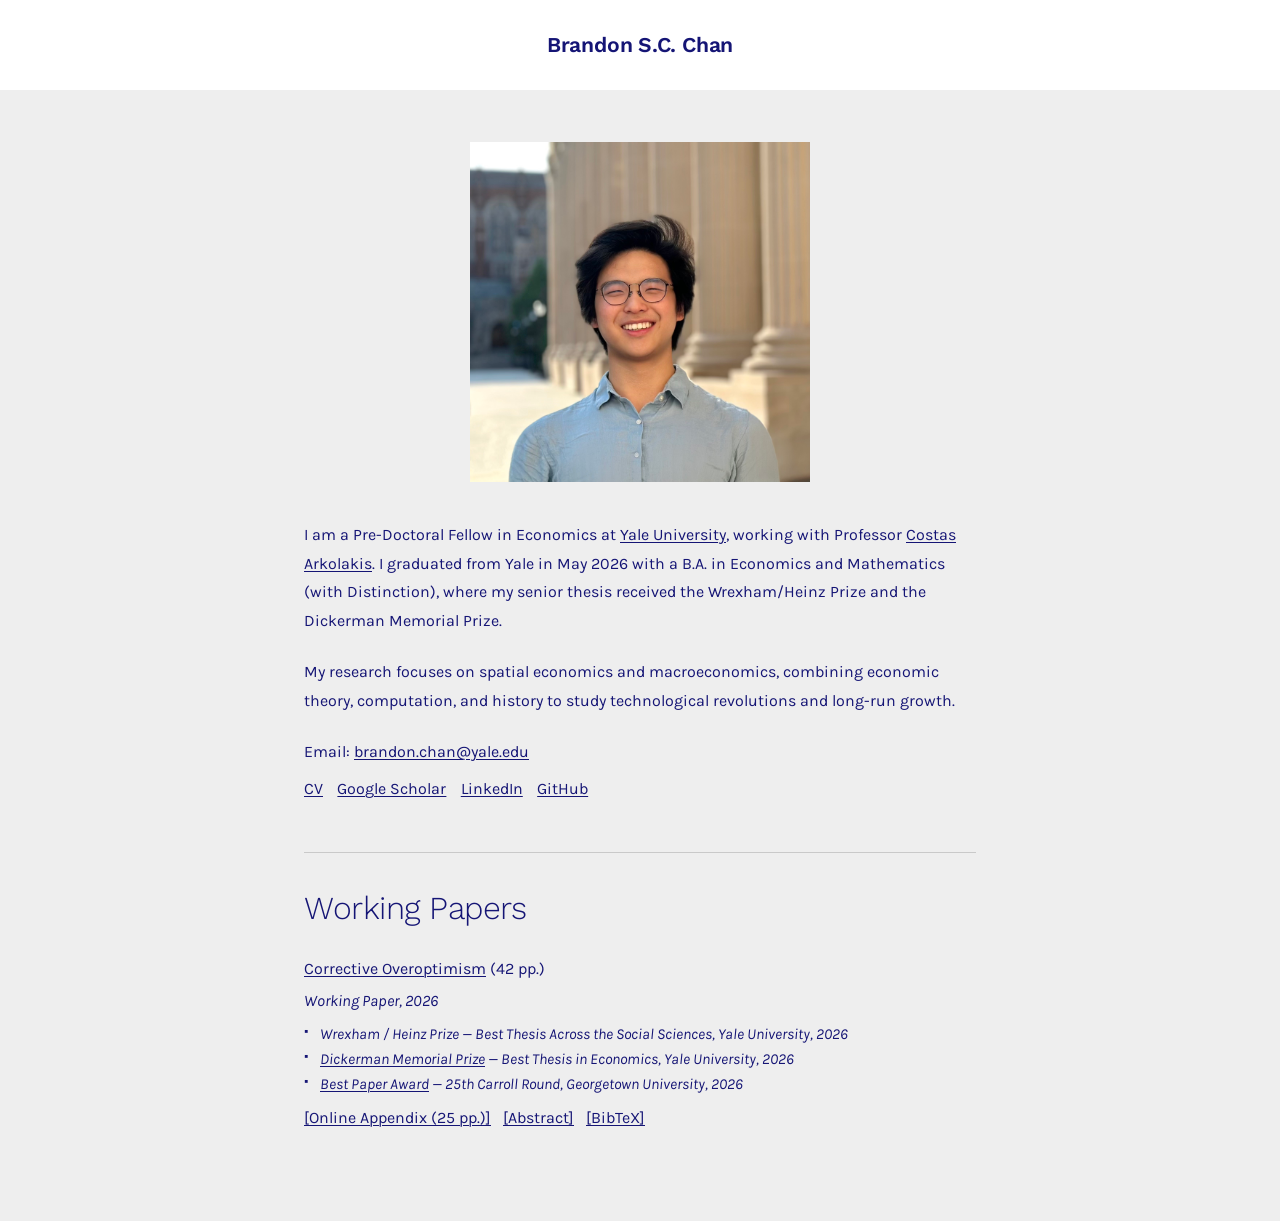
==== commit 262de0eb: "Adopt Flynn-style layout with Pellegrino awards, hide abstract by default, update CV" ====
--- a/index.html
+++ b/index.html
@@ -1,18 +1,11 @@
 <!DOCTYPE html>
-<html lang="en" data-theme="light">
+<html lang="en">
 <head>
   <meta charset="UTF-8">
   <meta name="viewport" content="width=device-width, initial-scale=1.0">
-  <title>Brandon S.C. Chan — Economics, Yale University</title>
-  <script>
-    try {
-      if (localStorage.getItem('bc_theme_v5') === 'dark') {
-        document.documentElement.setAttribute('data-theme', 'dark');
-      }
-    } catch (_) {}
-  </script>
-  <meta name="description" content="Brandon S.C. Chan — Pre-Doctoral Fellow in Economics at Yale University. Author of 'Corrective Overoptimism' (Wrexham/Heinz Prize, Dickerman Memorial Prize, Carroll Round Best Paper Award). Research in spatial economics, behavioral macroeconomics, and economic history.">
-  <meta name="keywords" content="Brandon S.C. Chan, Brandon Chan, Yale Economics, Corrective Overoptimism, Diagnostic Expectations, Spatial Economics, Behavioral Macroeconomics, Economic History, Infrastructure Booms, Railway Mania, Canal Mania, Costas Arkolakis">
+  <title>Brandon S.C. Chan</title>
+  <meta name="description" content="Brandon S.C. Chan — Pre-Doctoral Fellow in Economics at Yale University. Research in spatial economics, macroeconomics, and economic history.">
+  <meta name="keywords" content="Brandon S.C. Chan, Brandon Chan, Yale Economics, Corrective Overoptimism, Spatial Economics, Macroeconomics, Economic History, Costas Arkolakis">
   <meta name="author" content="Brandon S.C. Chan">
   <link rel="canonical" href="https://brandonscchan.github.io/">
   <link rel="alternate" type="text/plain" href="https://brandonscchan.github.io/llms.txt" title="LLM Summary">
@@ -31,13 +24,13 @@
 
   <!-- OpenGraph / Social Discovery -->
   <meta property="og:type" content="website">
-  <meta property="og:title" content="Brandon S.C. Chan — Economics, Yale University">
-  <meta property="og:description" content="Pre-Doctoral Fellow in Economics at Yale University. Author of 'Corrective Overoptimism' on diagnostic expectations, infrastructure manias, and long-run spatial growth.">
+  <meta property="og:title" content="Brandon S.C. Chan">
+  <meta property="og:description" content="Pre-Doctoral Fellow in Economics at Yale University.">
   <meta property="og:url" content="https://brandonscchan.github.io/">
   <meta property="og:image" content="https://brandonscchan.github.io/images/portrait.jpg">
   <meta name="twitter:card" content="summary">
-  <meta name="twitter:title" content="Brandon S.C. Chan — Corrective Overoptimism (Yale Economics)">
-  <meta name="twitter:description" content="Investor overoptimism under diagnostic expectations as a second-best corrective force against chronic underinvestment in durable infrastructure networks.">
+  <meta name="twitter:title" content="Brandon S.C. Chan">
+  <meta name="twitter:description" content="Pre-Doctoral Fellow in Economics at Yale University.">
 
   <!-- Schema.org JSON-LD for Academic & AI Knowledge Graphs -->
   <script type="application/ld+json">
@@ -124,88 +117,53 @@
   <link rel="apple-touch-icon" href="images/apple-touch-icon.png">
   <link rel="preconnect" href="https://fonts.googleapis.com">
   <link rel="preconnect" href="https://fonts.gstatic.com" crossorigin>
-  <link href="https://fonts.googleapis.com/css2?family=Inter:ital,wght@0,400;0,500;0,600;1,400&family=Newsreader:opsz,wght@6..72,500&display=swap" rel="stylesheet">
+  <link href="https://fonts.googleapis.com/css2?family=Karla:ital,wght@0,400;0,700;1,400&family=Work+Sans:wght@300;600&display=swap" rel="stylesheet">
   <link rel="stylesheet" href="css/style.css">
 </head>
 <body>
-  <div class="progress-bar" id="progress-bar"></div>
+  <header class="site-header">
+    <h1 id="hero-name" class="site-title">Brandon S.C. Chan</h1>
+  </header>
 
-  <div class="nav-dock-wrap">
-    <nav class="topnav" id="topnav" aria-label="Primary Navigation">
-      <div class="nav-inner">
-        <a href="#top" class="nav-brand" aria-label="Brandon S.C. Chan Home">Brandon S.C. Chan</a>
-        <div class="nav-right">
-          <ul class="nav-links">
-            <li><a href="#about-section" class="nav-anchor">About</a></li>
-            <li><a href="#working-papers-section" class="nav-anchor active">Research</a></li>
-            <li><a href="files/cv.pdf" target="_blank" rel="noopener">CV<span class="nav-ext" aria-hidden="true">&#8599;</span></a></li>
-          </ul>
-          <button id="theme-toggle" class="theme-toggle" aria-label="Toggle color theme" title="Toggle Dark / Light Mode">
-            <span class="theme-icon"></span>
-          </button>
-        </div>
+  <main class="site-main">
+    <div class="content-column">
+      <div class="portrait-wrap">
+        <img id="hero-photo" class="portrait" src="images/portrait.jpg" alt="Brandon S.C. Chan">
       </div>
-    </nav>
-  </div>
 
-  <div class="container" id="top">
-    <header class="hero" id="hero-stage">
-      <canvas id="hero-canvas" aria-hidden="true"></canvas>
-
-      <div class="hero-grid">
-        <div class="hero-copy">
-          <div class="hero-kicker" id="hero-kicker">Department of Economics &middot; Yale University</div>
-          <h1 id="hero-name">Brandon S.C. Chan</h1>
-          <div class="title" id="hero-subtitle">Pre-Doctoral Fellow in Economics</div>
-          <div class="contact" id="contact">
-            <a href="mailto:brandon.chan@yale.edu" class="contact-email" title="Click to copy email address">brandon.chan [at] yale.edu</a>
-            <span class="contact-sep" aria-hidden="true">&middot;</span>
-            <span id="hero-location">New Haven, CT</span>
-          </div>
-          <div id="hero-links" class="hero-links" aria-label="Academic and external links"></div>
-        </div>
-
-        <div class="hero-photo-wrap" id="portrait-wrap">
-          <div class="portrait-frame">
-            <img id="hero-photo" class="portrait" src="images/portrait.jpg" alt="Brandon S.C. Chan">
-          </div>
-        </div>
-      </div>
-    </header>
-
-    <main>
-      <section id="about-section">
-        <h2 class="section"><span>About</span><span class="section-index">01</span></h2>
-        <div id="hero-bio" class="about-body"></div>
+      <section class="bio-section" aria-label="Biography">
+        <div id="hero-bio" class="bio-copy"></div>
+        <p class="contact-line">
+          Email: <a href="mailto:brandon.chan@yale.edu" id="hero-email">brandon.chan@yale.edu</a>
+        </p>
+        <p id="hero-links" class="links-line"></p>
       </section>
 
-      <section id="working-papers-section" style="display: none;">
-        <h2 class="section"><span>Working Papers</span><span class="section-index" id="wp-count">02</span></h2>
+      <section id="working-papers-section" class="paper-section" style="display: none;">
+        <hr class="section-rule">
+        <h2 class="section-heading">Working Papers</h2>
         <div id="working-papers-list" class="paper-list"></div>
       </section>
 
-      <section id="publications-section" style="display: none;">
-        <h2 class="section"><span>Published Papers</span><span class="section-index" id="pub-count"></span></h2>
+      <section id="publications-section" class="paper-section" style="display: none;">
+        <hr class="section-rule">
+        <h2 class="section-heading">Accepted and Published Papers</h2>
         <div id="publications-list" class="paper-list"></div>
       </section>
 
-      <section id="wip-section" style="display: none;">
-        <h2 class="section"><span>Work in Progress</span><span class="section-index" id="wip-count"></span></h2>
+      <section id="wip-section" class="paper-section" style="display: none;">
+        <hr class="section-rule">
+        <h2 class="section-heading">Work in Progress</h2>
         <div id="wip-list" class="paper-list"></div>
       </section>
 
-      <section id="resting-papers-section" style="display: none;">
-        <h2 class="section"><span>Resting Papers &amp; Work in Progress</span><span class="section-index" id="rp-count">03</span></h2>
+      <section id="resting-papers-section" class="paper-section" style="display: none;">
+        <hr class="section-rule">
+        <h2 class="section-heading">Resting Papers</h2>
         <div id="resting-papers-list" class="paper-list"></div>
       </section>
-    </main>
-
-    <footer>
-      <span>&copy; <span id="year"></span> Brandon S.C. Chan</span>
-      <span class="footer-sep" aria-hidden="true">&middot;</span>
-      <span>Department of Economics, Yale University</span>
-    </footer>
-  </div>
+    </div>
+  </main>
 
   <script src="js/site.js"></script>
 </body>
--- a/css/style.css
+++ b/css/style.css
@@ -1,87 +1,22 @@
 /* ------------------------------------------------------------------
-   Brandon S.C. Chan — Academic Website Stylesheet
-   Archival Ivory & Prussian Navy / Apple OLED Midnight
+   Brandon S.C. Chan — Minimalist Academic Homepage
+   Structure after Joel P. Flynn; Paper Award Citations after Bruno Pellegrino
    ------------------------------------------------------------------ */
 
 :root {
-  /* ---- Typography: Two Disciplined Voices (Display Serif + UI/Body Sans) ---- */
-  --font-serif: "Newsreader", Georgia, "Times New Roman", serif;
-  --font-sans: "Inter", -apple-system, BlinkMacSystemFont, "Segoe UI", sans-serif;
+  --font-heading: "Work Sans", -apple-system, BlinkMacSystemFont, "Segoe UI", sans-serif;
+  --font-body: "Karla", -apple-system, BlinkMacSystemFont, "Segoe UI", sans-serif;
   --font-code: ui-monospace, SFMono-Regular, Menlo, monospace;
 
-  /* ---- Light Mode: Archival Ivory & Prussian Navy ---- */
-  --bg: #fafaf8;
-  --bg-elevated: #ffffff;
-  --bg-subtle: rgba(19, 58, 124, 0.032);
-  --nav-bg: rgba(250, 250, 248, 0.78);
-  --nav-scrolled-bg: rgba(255, 255, 255, 0.88);
-  --drawer-bg: rgba(15, 23, 42, 0.024);
-
-  --text-primary: #0f172a;
-  --text-secondary: #2b3648;
-  --text-muted: #526074;
-  --text-subtle: #6e7d92;
-
-  /* ---- Scholarly Accent: Oxford / Yale Prussian Navy ---- */
-  --accent: #133a7c;
-  --accent-hover: #0a2554;
-  --accent-soft: rgba(19, 58, 124, 0.075);
-  --accent-line: rgba(19, 58, 124, 0.28);
-  --accent-ring: rgba(19, 58, 124, 0.34);
-
-  /* ---- Hairlines & Surfaces ---- */
-  --border: rgba(15, 23, 42, 0.095);
-  --border-strong: rgba(15, 23, 42, 0.20);
-  --nav-border: rgba(15, 23, 42, 0.085);
-  --nav-shadow: 0 2px 14px -4px rgba(15, 23, 42, 0.05), inset 0 1px 0 rgba(255, 255, 255, 0.75);
-  --nav-shadow-scrolled: 0 10px 30px -10px rgba(15, 23, 42, 0.11), inset 0 1px 0 rgba(255, 255, 255, 0.90);
-
-  --shadow-portrait:
-    0 20px 44px -16px rgba(15, 23, 42, 0.14),
-    0 4px 12px -4px rgba(15, 23, 42, 0.06),
-    0 0 0 1px rgba(15, 23, 42, 0.07);
-
-  /* ---- Subtle Architectural Contour Field ---- */
-  --mesh-line: rgba(19, 58, 124, 0.07);
-  --mesh-corridor: rgba(19, 58, 124, 0.14);
-
-  /* ---- Proportions ---- */
-  --max-width: 840px;
-  --portrait-width: 242px;
-}
-
-[data-theme="dark"] {
-  /* ---- Dark Mode: Apple OLED Obsidian & Luminous Sapphire ---- */
-  --bg: #080b12;
-  --bg-elevated: #0f1624;
-  --bg-subtle: rgba(138, 180, 248, 0.045);
-  --nav-bg: rgba(10, 14, 24, 0.76);
-  --nav-scrolled-bg: rgba(15, 22, 36, 0.88);
-  --drawer-bg: rgba(248, 250, 252, 0.032);
-
-  --text-primary: #f5f7fa;
-  --text-secondary: #cfd9e6;
-  --text-muted: #98a8bf;
-  --text-subtle: #7888a0;
-
-  --accent: #8ab4f8;
-  --accent-hover: #aecbfa;
-  --accent-soft: rgba(138, 180, 248, 0.11);
-  --accent-line: rgba(138, 180, 248, 0.36);
-  --accent-ring: rgba(138, 180, 248, 0.42);
-
-  --border: rgba(248, 250, 252, 0.10);
-  --border-strong: rgba(248, 250, 252, 0.22);
-  --nav-border: rgba(248, 250, 252, 0.11);
-  --nav-shadow: 0 4px 18px -6px rgba(0, 0, 0, 0.50), inset 0 1px 0 rgba(255, 255, 255, 0.06);
-  --nav-shadow-scrolled: 0 14px 36px -10px rgba(0, 0, 0, 0.72), inset 0 1px 0 rgba(255, 255, 255, 0.09);
-
-  --shadow-portrait:
-    0 24px 52px -14px rgba(0, 0, 0, 0.72),
-    0 0 0 1px rgba(255, 255, 255, 0.11);
-
-  --mesh-line: rgba(138, 180, 248, 0.095);
-  --mesh-corridor: rgba(138, 180, 248, 0.19);
+  --bg-header: #ffffff;
+  --bg-page: #eeeeee;
+  --ink: #151575;
+  --ink-hover: #01332e;
+  --ink-muted: #2d2d5e;
+  --rule: #c9c9c9;
+  --drawer-bg: rgba(255, 255, 255, 0.55);
+
+  --max-width: 42rem;
 }
 
 *, *::before, *::after {
@@ -92,877 +27,260 @@
   margin: 0;
   padding: 0;
   overflow-x: clip;
-  background-color: var(--bg);
-  color: var(--text-primary);
-  font-family: var(--font-sans);
-  font-feature-settings: "cv02", "cv03", "cv04", "cv11";
+  background-color: var(--bg-page);
+  color: var(--ink);
+  font-family: var(--font-body);
   font-size: 16px;
-  line-height: 1.7;
-  letter-spacing: -0.008em;
+  line-height: 1.8;
   -webkit-font-smoothing: antialiased;
   -moz-osx-font-smoothing: grayscale;
-  text-rendering: optimizeLegibility;
-  scroll-behavior: smooth;
-  transition: background-color 0.24s ease, color 0.24s ease;
-}
-
-::selection {
-  background: var(--accent-soft);
-  color: var(--accent);
 }
 
 a {
-  color: var(--accent);
-  text-decoration: none;
-  transition: color 0.18s ease, text-decoration-color 0.18s ease;
+  color: var(--ink);
+  text-decoration: underline;
+  text-underline-offset: 2px;
+  text-decoration-thickness: 1px;
+  transition: color 0.15s ease;
 }
 
 a:hover {
-  color: var(--accent-hover);
-}
-
-button:focus:not(:focus-visible),
-a:focus:not(:focus-visible) {
-  outline: none;
-}
-
-button:focus-visible,
-a:focus-visible {
-  outline: 2px solid var(--accent);
+  color: var(--ink-hover);
+}
+
+a:focus-visible,
+button:focus-visible {
+  outline: 2px solid var(--ink);
   outline-offset: 2px;
-  border-radius: 4px;
-}
-
-.theme-toggle:focus-visible,
-.paper-toggle:focus-visible {
-  border-radius: 50%;
-}
-
-em, i {
-  font-style: italic;
-}
-
-/* ---------- Subtle Top Reading Hairline ---------- */
-.progress-bar {
-  position: fixed;
-  top: 0;
-  left: 0;
-  height: 1.5px;
-  width: 0%;
-  background: var(--accent);
-  opacity: 0.78;
-  z-index: 300;
-  pointer-events: none;
-  transition: width 0.08s linear;
-}
-
-/* ---------- Apple Whisper-Quiet Liquid-Glass Navigation ---------- */
-.nav-dock-wrap {
-  position: sticky;
-  top: 12px;
-  z-index: 120;
+}
+
+/* ---------- Centered White Header ---------- */
+.site-header {
+  background-color: var(--bg-header);
+  padding: 2rem 1.5rem;
+  text-align: center;
+}
+
+.site-title {
+  margin: 0;
+  font-family: var(--font-heading);
+  font-size: 1.32rem;
+  font-weight: 600;
+  line-height: 1.25;
+  letter-spacing: -0.01em;
+  color: var(--ink);
+}
+
+/* ---------- Main Single-Column Editorial Canvas ---------- */
+.site-main {
+  padding: 3.25rem 1.5rem 5.5rem;
+}
+
+.content-column {
   max-width: var(--max-width);
   margin: 0 auto;
-  padding: 0 24px;
-  pointer-events: none;
-}
-
-nav.topnav {
-  pointer-events: auto;
-  background: var(--nav-bg);
-  backdrop-filter: blur(22px) saturate(180%);
-  -webkit-backdrop-filter: blur(22px) saturate(180%);
-  border: 1px solid var(--nav-border);
-  border-radius: 999px;
-  box-shadow: var(--nav-shadow);
-  transition: background-color 0.24s ease, border-color 0.24s ease, box-shadow 0.26s cubic-bezier(0.22, 1, 0.36, 1);
-}
-
-nav.topnav.scrolled {
-  background: var(--nav-scrolled-bg);
-  box-shadow: var(--nav-shadow-scrolled);
-}
-
-.nav-inner {
-  padding: 6px 8px 6px 18px;
-  display: flex;
-  align-items: center;
-  justify-content: space-between;
-  gap: 16px;
-}
-
-.nav-brand {
-  font-family: var(--font-sans);
-  font-size: 14px;
-  font-weight: 600;
-  letter-spacing: -0.02em;
-  color: var(--text-primary);
-  white-space: nowrap;
-}
-
-.nav-brand:hover {
-  color: var(--accent);
-}
-
-.nav-right {
-  display: inline-flex;
-  align-items: center;
-  gap: 10px;
-}
-
-.nav-links {
-  margin: 0;
-  padding: 0;
-  list-style: none;
-  display: flex;
-  align-items: center;
-  gap: 2px;
-}
-
-.nav-links a {
-  display: inline-flex;
-  align-items: baseline;
-  gap: 3px;
-  color: var(--text-muted);
-  font-size: 13px;
-  font-weight: 500;
-  letter-spacing: -0.005em;
-  padding: 4px 11px;
-  border-radius: 999px;
-  white-space: nowrap;
-  transition: color 0.18s ease, background-color 0.18s ease;
-}
-
-.nav-links a:hover {
-  color: var(--text-primary);
-  background: var(--drawer-bg);
-}
-
-.nav-links a.active {
-  color: var(--accent);
-  background: var(--accent-soft);
-}
-
-.nav-ext {
-  font-size: 0.85em;
-  opacity: 0.72;
-}
-
-.theme-toggle {
-  display: inline-flex;
-  align-items: center;
-  justify-content: center;
-  width: 28px;
-  height: 28px;
-  border-radius: 50%;
-  border: 1px solid transparent;
-  background: transparent;
-  color: var(--text-muted);
-  cursor: pointer;
-  padding: 0;
-  transition: color 0.18s ease, background-color 0.18s ease, border-color 0.18s ease;
-}
-
-.theme-toggle:hover {
-  color: var(--text-primary);
-  background: var(--drawer-bg);
-  border-color: var(--border);
-}
-
-.theme-toggle svg {
-  width: 13.5px;
-  height: 13.5px;
-}
-
-/* ---------- Container ---------- */
-.container {
-  max-width: var(--max-width);
+}
+
+/* Centered Portrait above Bio (Joel Flynn proportions) */
+.portrait-wrap {
+  margin: 0 0 2.4rem;
+  text-align: center;
+}
+
+.portrait {
+  display: block;
+  width: min(100%, 340px);
+  height: auto;
   margin: 0 auto;
-  padding: 24px 24px 88px;
-}
-
-main section {
-  scroll-margin-top: 84px;
-}
-
-/* ---------- Asymmetric Editorial Hero Masthead ---------- */
-header.hero {
-  position: relative;
-  padding: 36px 0 42px;
-  border-bottom: 1px solid var(--border);
-  margin-bottom: 44px;
-  isolation: isolate;
-}
-
-#hero-canvas {
-  position: absolute;
-  inset: -12px -32px 0 -32px;
-  width: calc(100% + 64px);
-  height: calc(100% + 12px);
-  z-index: -1;
-  pointer-events: none;
-  mask-image: radial-gradient(ellipse 84% 78% at 52% 50%, rgba(0, 0, 0, 1) 36%, rgba(0, 0, 0, 0) 100%);
-  -webkit-mask-image: radial-gradient(ellipse 84% 78% at 52% 50%, rgba(0, 0, 0, 1) 36%, rgba(0, 0, 0, 0) 100%);
-}
-
-.hero-grid {
-  display: grid;
-  grid-template-columns: minmax(0, 1fr) var(--portrait-width);
-  gap: 44px;
-  align-items: center;
-}
-
-.hero-copy {
-  text-align: left;
-  min-width: 0;
-}
-
-.hero-kicker {
-  font-size: 11px;
-  font-weight: 500;
-  letter-spacing: 0.11em;
-  text-transform: uppercase;
-  color: var(--text-subtle);
-  margin-bottom: 10px;
-}
-
-header.hero h1 {
-  margin: 0 0 10px;
-  font-family: var(--font-serif);
-  font-size: clamp(38px, 5vw, 49px);
-  font-weight: 500;
-  line-height: 1.05;
-  letter-spacing: -0.025em;
-  color: var(--text-primary);
-}
-
-header.hero .title {
-  font-size: 17.5px;
-  font-weight: 400;
-  color: var(--text-secondary);
-  margin: 0 0 14px;
-  letter-spacing: -0.012em;
-  line-height: 1.4;
-}
-
-header.hero .contact {
+}
+
+/* ---------- Bio & Contact ---------- */
+.bio-copy p {
+  margin: 0 0 1.4rem;
+}
+
+.contact-line {
+  margin: 0 0 0.5rem;
+}
+
+.links-line {
+  margin: 0;
   display: flex;
   flex-wrap: wrap;
-  align-items: center;
-  gap: 8px;
-  font-size: 13.8px;
-  color: var(--text-muted);
-  margin-bottom: 18px;
-}
-
-.contact-sep {
-  color: var(--text-subtle);
-}
-
-.contact-email {
-  color: var(--text-secondary);
-  border-bottom: 1px dotted var(--border-strong);
-  padding-bottom: 1px;
-  cursor: pointer;
-  transition: color 0.18s ease, border-color 0.18s ease;
-}
-
-.contact-email:hover {
-  color: var(--accent);
-  border-bottom-color: var(--accent);
-}
-
-/* Typographic Inline Link Row (Christian Wolf / Joel Flynn restraint) */
-.hero-links {
-  display: flex;
-  flex-wrap: wrap;
-  align-items: baseline;
-  gap: 8px 20px;
-  font-size: 14px;
-  line-height: 1.5;
-}
-
-.hero-links a {
-  color: var(--accent);
-  font-weight: 500;
-  text-decoration: underline;
-  text-decoration-color: var(--accent-line);
-  text-decoration-thickness: 1px;
-  text-underline-offset: 4px;
-  transition: color 0.18s ease, text-decoration-color 0.18s ease;
-}
-
-.hero-links a:hover {
-  color: var(--accent-hover);
-  text-decoration-color: var(--accent-hover);
-}
-
-.hero-links a .ext-arrow {
-  display: inline-block;
-  font-size: 0.78em;
-  margin-left: 2px;
-  opacity: 0.75;
-  transition: transform 0.2s cubic-bezier(0.22, 1, 0.36, 1), opacity 0.18s ease;
-}
-
-.hero-links a:hover .ext-arrow {
-  transform: translate(1.5px, -1.5px);
-  opacity: 1;
-}
-
-.link-sep {
-  color: var(--text-subtle);
-  user-select: none;
-}
-
-.hero-photo-wrap {
-  position: relative;
-  width: 100%;
-  max-width: var(--portrait-width);
-  justify-self: end;
-}
-
-.portrait-frame {
-  position: relative;
-  width: 100%;
-  aspect-ratio: 4 / 5;
-  border-radius: 10px;
-  overflow: hidden;
-  background: var(--bg-elevated);
-  box-shadow: var(--shadow-portrait);
-}
-
-.portrait {
-  width: 100%;
-  height: 100%;
-  object-fit: cover;
-  object-position: center 22%;
-  display: block;
-}
-
-/* ---------- Section Headers ---------- */
-h2.section {
-  display: flex;
-  align-items: baseline;
-  justify-content: space-between;
-  font-family: var(--font-sans);
-  font-size: 11px;
-  font-weight: 600;
-  text-transform: uppercase;
-  letter-spacing: 0.14em;
-  color: var(--text-subtle);
-  padding-bottom: 10px;
-  border-bottom: 1px solid var(--border);
-  margin: 0 0 24px;
-}
-
-main section + section {
-  margin-top: 52px;
-}
-
-.section-index {
-  font-variant-numeric: tabular-nums;
-  font-size: 11px;
-  font-weight: 500;
-  color: var(--text-subtle);
-}
-
-/* ---------- About Prose ---------- */
-.about-body {
-  max-width: 68ch;
-}
-
-.about-body p {
-  margin: 0 0 15px;
-  font-size: 15.8px;
-  line-height: 1.76;
-  color: var(--text-secondary);
-}
-
-.about-body p:last-child {
-  margin-bottom: 0;
-}
-
-.about-body a {
-  color: var(--text-primary);
-  font-weight: 500;
-  text-decoration: underline;
-  text-decoration-color: var(--accent-line);
-  text-decoration-thickness: 1px;
-  text-underline-offset: 3.5px;
-  transition: color 0.18s ease, text-decoration-color 0.18s ease;
-}
-
-.about-body a:hover {
-  color: var(--accent);
-  text-decoration-color: var(--accent);
-}
-
-/* ---------- Papers: Single-Column Scholarly List ---------- */
+  gap: 0.25rem 0.9rem;
+}
+
+/* ---------- Section Dividers & Headings ---------- */
+.paper-section {
+  margin-top: 3rem;
+}
+
+.section-rule {
+  border: none;
+  border-top: 1px solid var(--rule);
+  margin: 0 0 2.25rem;
+}
+
+.section-heading {
+  margin: 0 0 1.75rem;
+  font-family: var(--font-heading);
+  font-size: 2rem;
+  font-weight: 300;
+  line-height: 1.2;
+  letter-spacing: -0.015em;
+  color: var(--ink);
+}
+
+/* ---------- Paper Entries (Flynn title/status + Pellegrino awards) ---------- */
 .paper-list {
   display: flex;
   flex-direction: column;
-}
-
-.paper {
-  padding: 24px 0 26px;
-  border-bottom: 1px solid var(--border);
-  transition: opacity 0.25s ease;
-}
-
-.paper:first-child {
-  padding-top: 4px;
-}
-
-.paper:last-child {
-  border-bottom: none;
-}
-
-.paper-top-row {
-  display: flex;
-  align-items: flex-start;
-  justify-content: space-between;
-  gap: 20px;
-}
-
-.paper-head {
-  min-width: 0;
-  flex: 1 1 auto;
+  gap: 1.85rem;
+}
+
+.paper-headline {
+  margin: 0;
 }
 
 .paper-title {
-  font-family: var(--font-serif);
-  font-size: 22.5px;
-  font-weight: 500;
-  line-height: 1.3;
-  letter-spacing: -0.012em;
-  margin: 0 0 4px;
-}
-
-.paper-title a {
-  color: var(--accent);
-  text-decoration: underline;
-  text-decoration-color: var(--accent-line);
-  text-decoration-thickness: 1px;
-  text-underline-offset: 4px;
-  transition: color 0.18s ease, text-decoration-color 0.18s ease;
-}
-
-.paper-title a:hover {
-  color: var(--accent-hover);
-  text-decoration-color: var(--accent-hover);
-}
-
-.paper-meta {
-  font-size: 14.5px;
-  line-height: 1.55;
-  color: var(--text-muted);
-  margin: 0;
-}
-
-.paper-meta .authors {
-  color: var(--text-secondary);
-}
-
-.paper-meta .venue {
+  font-weight: 400;
+}
+
+.paper-coauthors {
+  color: var(--ink);
+}
+
+.paper-status {
+  margin: 0.15rem 0 0;
   font-style: italic;
-  color: var(--text-muted);
-}
-
-/* Pellegrino-inspired Accordion Chevron */
-.paper-toggle {
-  flex: 0 0 auto;
-  display: inline-flex;
-  align-items: center;
-  justify-content: center;
-  width: 30px;
-  height: 30px;
-  margin-top: 2px;
-  border-radius: 50%;
-  border: 1px solid transparent;
-  background: transparent;
-  color: var(--text-subtle);
-  cursor: pointer;
+}
+
+/* Pellegrino-style typographic award citations */
+.paper-awards {
+  list-style: none;
+  margin: 0.4rem 0 0;
   padding: 0;
-  transition: color 0.18s ease, background-color 0.18s ease, border-color 0.18s ease, transform 0.26s cubic-bezier(0.22, 1, 0.36, 1);
-}
-
-.paper-toggle:hover {
-  color: var(--accent);
-  background: var(--accent-soft);
-  border-color: var(--accent-line);
-}
-
-.paper-toggle[aria-expanded="true"] svg {
-  transform: rotate(180deg);
-}
-
-.paper-toggle svg {
-  width: 15px;
-  height: 15px;
-  transition: transform 0.26s cubic-bezier(0.22, 1, 0.36, 1);
-}
-
-/* Typographic Award Citations (no icons/emojis) */
-.awards {
-  margin-top: 10px;
-  display: flex;
-  flex-direction: column;
-  gap: 4px;
-}
-
-.award {
-  display: flex;
-  align-items: baseline;
-  gap: 8px;
-  font-size: 13.8px;
-  line-height: 1.52;
-  color: var(--text-secondary);
-}
-
-.award-bullet {
-  color: var(--text-subtle);
-  font-size: 10px;
-  line-height: 1;
-  transform: translateY(-1px);
-  flex-shrink: 0;
-}
-
-.award-title {
-  font-weight: 500;
-  color: var(--text-primary);
-}
-
-.award-title a {
-  color: var(--text-primary);
-  text-decoration: underline;
-  text-decoration-color: var(--border-strong);
-  text-decoration-thickness: 1px;
-  text-underline-offset: 3px;
-}
-
-.award-title a:hover {
-  color: var(--accent);
-  text-decoration-color: var(--accent);
-}
-
-.award-desc {
-  color: var(--text-muted);
-}
-
-/* Editorial Baseline Actions: Paper · Online Appendix · Abstract · BibTeX */
-.paper-links-row {
-  margin-top: 12px;
+}
+
+.paper-awards li {
+  position: relative;
+  padding-left: 1rem;
+  font-style: italic;
+  font-size: 0.95rem;
+  line-height: 1.65;
+  color: var(--ink);
+}
+
+.paper-awards li::before {
+  content: "▪";
+  position: absolute;
+  left: 0;
+  top: 0;
+  font-style: normal;
+  font-size: 0.72rem;
+}
+
+/* Flynn-style inline bracketed actions: [Paper PDF (42 pp.)] [Online Appendix (25 pp.)] [Abstract] [BibTeX] */
+.paper-actions {
+  margin: 0.45rem 0 0;
   display: flex;
   flex-wrap: wrap;
-  align-items: baseline;
-  gap: 6px 18px;
-  font-size: 13.8px;
-  line-height: 1.5;
-}
-
-.paper-links-row a,
-.paper-links-row .inline-toggle {
-  display: inline-flex;
-  align-items: baseline;
-  gap: 4px;
+  gap: 0.25rem 0.75rem;
+}
+
+.inline-btn {
   padding: 0;
   border: none;
   background: transparent;
-  font-family: var(--font-sans);
-  font-size: 13.8px;
-  font-weight: 500;
-  color: var(--accent);
+  color: var(--ink);
+  font-family: var(--font-body);
+  font-size: 1rem;
+  line-height: 1.8;
+  text-decoration: underline;
+  text-underline-offset: 2px;
+  text-decoration-thickness: 1px;
   cursor: pointer;
-  text-decoration: underline;
-  text-decoration-color: var(--accent-line);
-  text-decoration-thickness: 1px;
-  text-underline-offset: 4px;
-  transition: color 0.18s ease, text-decoration-color 0.18s ease;
-}
-
-.paper-links-row a:hover,
-.paper-links-row .inline-toggle:hover,
-.paper-links-row .inline-toggle.active {
-  color: var(--accent-hover);
-  text-decoration-color: var(--accent-hover);
-}
-
-.paper-links-row .inline-toggle.active {
-  text-decoration-thickness: 1.5px;
-}
-
-.paper-links-row .link-meta {
-  font-weight: 400;
-  color: var(--text-muted);
-}
-
-.paper-links-row .ext-arrow {
-  display: inline-block;
-  font-size: 0.78em;
-  opacity: 0.75;
-  transition: transform 0.2s cubic-bezier(0.22, 1, 0.36, 1), opacity 0.18s ease;
-}
-
-.paper-links-row a:hover .ext-arrow {
-  transform: translate(1.5px, -1.5px);
-  opacity: 1;
-}
-
-/* ---------- Accordion Drawer (Abstract, Presentations, Media, BibTeX) ---------- */
+}
+
+.inline-btn:hover,
+.inline-btn[aria-expanded="true"] {
+  color: var(--ink-hover);
+}
+
+/* Hidden-by-default Abstract & BibTeX blocks */
 .paper-drawer {
-  display: grid;
-  grid-template-rows: 0fr;
-  opacity: 0;
-  margin-top: 0;
-  transition: grid-template-rows 0.32s cubic-bezier(0.22, 1, 0.36, 1), opacity 0.22s ease, margin-top 0.24s ease;
-}
-
-.paper-drawer.open {
-  grid-template-rows: 1fr;
-  opacity: 1;
-  margin-top: 16px;
-}
-
-.paper-drawer-inner {
-  overflow: hidden;
-  padding-left: 18px;
-  border-left: 1.5px solid var(--border-strong);
-}
-
-.abstract-pane {
-  display: block;
-}
-
-.abstract {
-  margin: 0;
-  max-width: 68ch;
-  font-size: 14.6px;
-  line-height: 1.74;
-  color: var(--text-secondary);
-}
-
-.abstract-label {
-  font-weight: 600;
-  color: var(--text-primary);
-  margin-right: 4px;
-}
-
-.abstract-jel {
-  margin-top: 9px;
-  font-size: 12px;
-  color: var(--text-subtle);
-  font-variant-numeric: tabular-nums;
-}
-
-.paper-notes-meta {
-  margin-top: 12px;
-  display: flex;
-  flex-direction: column;
-  gap: 5px;
-  font-size: 13.4px;
-  line-height: 1.62;
-  color: var(--text-muted);
-}
-
-.paper-notes-meta b {
-  font-weight: 600;
-  color: var(--text-secondary);
-  margin-right: 4px;
-}
-
-.presentations-list {
-  font-style: italic;
-}
-
-.media-coverage a {
-  color: var(--text-secondary);
-  text-decoration: underline;
-  text-decoration-color: var(--border-strong);
-  text-decoration-thickness: 1px;
-  text-underline-offset: 3px;
-}
-
-.media-coverage a:hover {
-  color: var(--accent);
-  text-decoration-color: var(--accent);
-}
-
-.media-sep {
-  margin: 0 5px;
-  color: var(--text-subtle);
-}
-
-/* Smooth inline BibTeX reveal inside drawer */
+  margin-top: 0.9rem;
+  padding: 0.9rem 1.1rem;
+  border-left: 2px solid var(--rule);
+  background: var(--drawer-bg);
+}
+
+.paper-drawer[hidden] {
+  display: none;
+}
+
+.paper-drawer p {
+  margin: 0 0 0.75rem;
+  font-size: 0.95rem;
+  line-height: 1.72;
+}
+
+.paper-drawer p:last-child {
+  margin-bottom: 0;
+}
+
 .bibtex-drawer {
-  display: grid;
-  grid-template-rows: 0fr;
-  opacity: 0;
-  margin-top: 0;
-  transition: grid-template-rows 0.26s cubic-bezier(0.22, 1, 0.36, 1), opacity 0.2s ease, margin-top 0.2s ease;
-}
-
-.bibtex-drawer.open {
-  grid-template-rows: 1fr;
-  opacity: 1;
-  margin-top: 14px;
-}
-
-.bibtex-drawer-inner {
-  overflow: hidden;
-}
-
-.bibtex-box {
   position: relative;
-  max-width: 100%;
-  padding: 12px 15px;
+  margin-top: 0.9rem;
+  padding: 0.85rem 1rem;
+  border-left: 2px solid var(--rule);
   background: var(--drawer-bg);
-  border: 1px solid var(--border);
-  border-radius: 6px;
+  overflow-x: auto;
+}
+
+.bibtex-drawer[hidden] {
+  display: none;
+}
+
+.bibtex-drawer pre {
+  margin: 0;
+  padding-right: 3.75rem;
   font-family: var(--font-code);
-  font-size: 11.8px;
+  font-size: 0.8rem;
   line-height: 1.55;
-  color: var(--text-secondary);
-  overflow-x: auto;
-}
-
-.bibtex-box pre {
-  margin: 0;
-  padding-right: 60px;
   white-space: pre;
+  color: var(--ink);
 }
 
 .copy-bibtex-btn {
   position: absolute;
-  top: 9px;
-  right: 9px;
-  font-family: var(--font-sans);
-  font-size: 11px;
-  font-weight: 500;
-  padding: 2.5px 9px;
-  border-radius: 4px;
-  background: var(--bg-elevated);
-  border: 1px solid var(--border);
-  color: var(--text-muted);
+  top: 0.65rem;
+  right: 0.7rem;
+  padding: 0.15rem 0.55rem;
+  border: 1px solid var(--rule);
+  border-radius: 3px;
+  background: var(--bg-header);
+  color: var(--ink);
+  font-family: var(--font-body);
+  font-size: 0.78rem;
   cursor: pointer;
-  transition: color 0.15s ease, border-color 0.15s ease;
 }
 
 .copy-bibtex-btn:hover {
-  color: var(--accent);
-  border-color: var(--accent-line);
-}
-
-/* Subtle Footer */
-footer {
-  display: flex;
-  flex-wrap: wrap;
-  justify-content: center;
-  align-items: center;
-  gap: 8px;
-  padding: 30px 0 42px;
-  font-size: 12.2px;
-  color: var(--text-subtle);
-  border-top: 1px solid var(--border);
-  margin-top: 52px;
-}
-
-.footer-sep {
-  opacity: 0.55;
-}
-
-/* ---------- Tablet & Mobile Responsiveness ---------- */
-@media (max-width: 780px) {
-  #hero-canvas {
-    inset: -10px -12px 0 -12px;
-    width: calc(100% + 24px);
-    height: calc(100% + 10px);
-  }
-  .hero-grid {
-    grid-template-columns: 1fr;
-    gap: 24px;
-    justify-items: center;
-    text-align: center;
-  }
-  .hero-photo-wrap {
-    order: -1;
-    max-width: 204px;
-    justify-self: center;
-  }
-  .hero-copy {
-    text-align: center;
-  }
-  header.hero .contact,
-  .hero-links {
-    justify-content: center;
-  }
-}
-
-@media (max-width: 640px) {
-  .nav-dock-wrap {
-    top: 8px;
-    padding: 0 12px;
-  }
-  .nav-inner {
-    padding: 6px 8px 6px 14px;
-    gap: 8px;
-  }
-  .nav-brand {
-    font-size: 14.5px;
-  }
-  .nav-links a[href="#about-section"] {
-    display: none;
-  }
-  .nav-links a {
-    padding: 4px 8px;
-    font-size: 12.2px;
-  }
-  .container {
-    padding: 14px 18px 64px;
-  }
-  header.hero {
-    padding: 22px 0 30px;
-    margin-bottom: 34px;
-  }
-  header.hero h1 {
-    font-size: 36px;
-  }
-  header.hero .title {
-    font-size: 16px;
-  }
-  .paper-title {
-    font-size: 20px;
-  }
-  .paper-drawer-inner {
-    padding-left: 13px;
-  }
-}
-
-/* ---------- Subtle Scroll Reveal ---------- */
-.fade-in-up {
-  opacity: 0;
-  transform: translateY(8px);
-  transition: opacity 0.42s ease, transform 0.48s cubic-bezier(0.22, 1, 0.36, 1);
-}
-
-.fade-in-up.visible {
-  opacity: 1;
-  transform: translateY(0);
-}
-
-@media (prefers-reduced-motion: reduce) {
-  html, body {
-    scroll-behavior: auto;
-  }
-  .fade-in-up {
-    opacity: 1;
-    transform: none;
-    transition: none;
-  }
-  .paper-drawer,
-  .bibtex-drawer,
-  .paper-toggle svg,
-  .ext-arrow {
-    transition: none;
-  }
-}
+  border-color: var(--ink);
+}
+
+@media (max-width: 600px) {
+  .site-header {
+    padding: 1.5rem 1.25rem;
+  }
+  .site-main {
+    padding: 2.25rem 1.25rem 4rem;
+  }
+  .portrait {
+    width: min(100%, 280px);
+  }
+  .section-heading {
+    font-size: 1.7rem;
+  }
+}
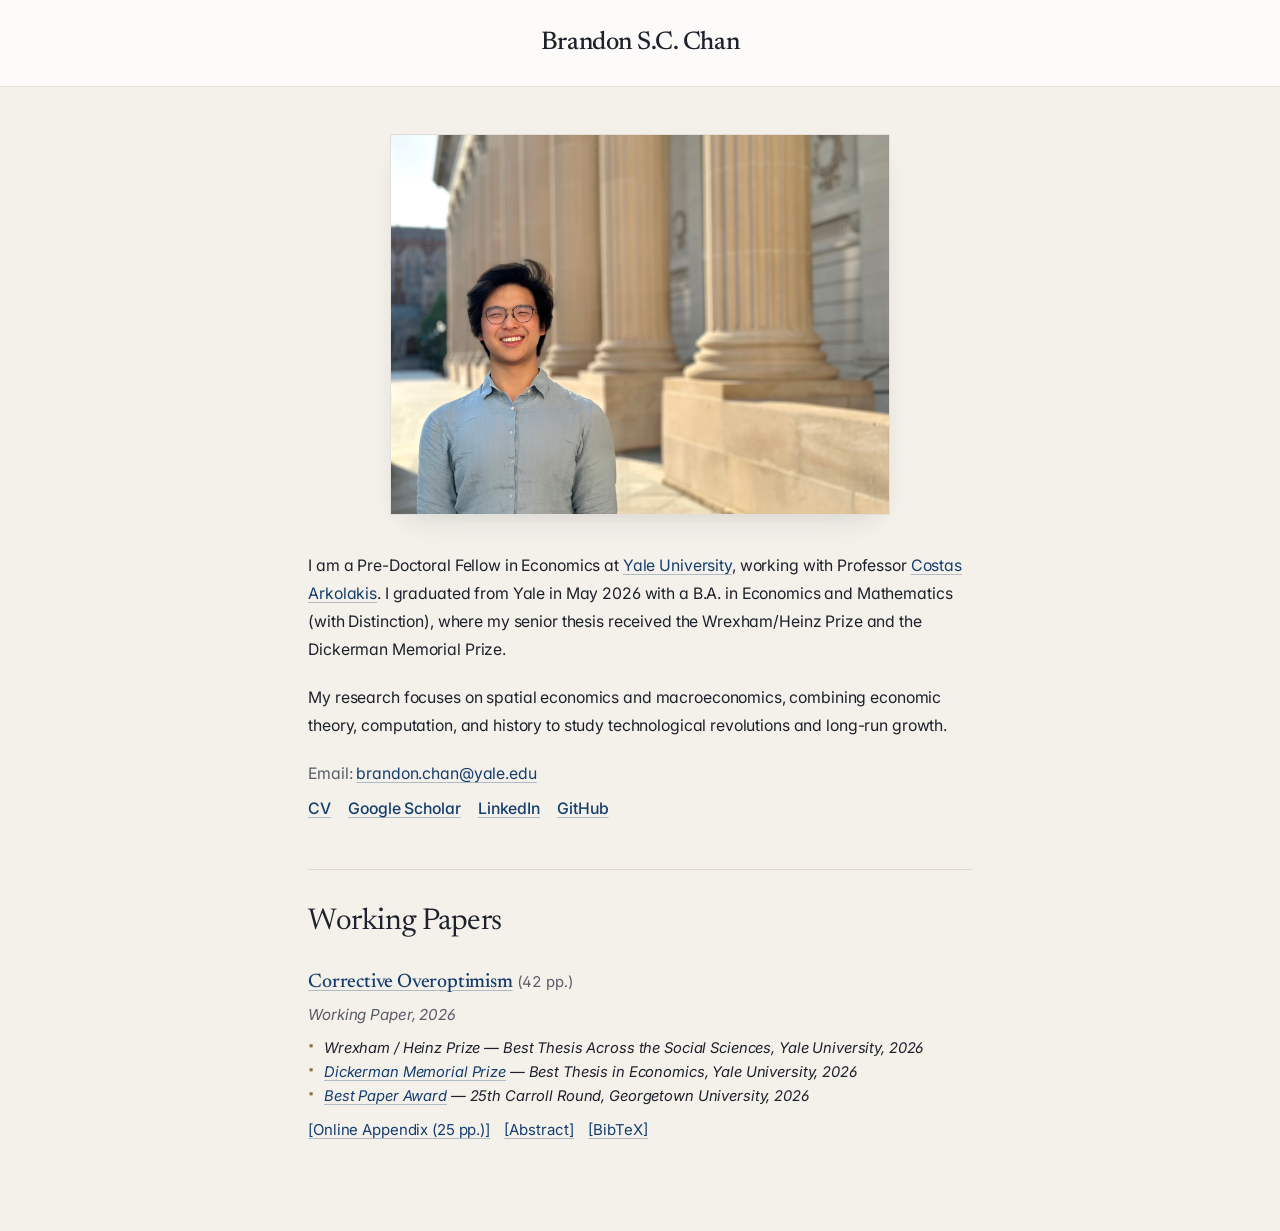
==== commit 5c5a031a: "Use rectangular colonnade portrait and add bespoke warm alabaster palette" ====
--- a/index.html
+++ b/index.html
@@ -117,7 +117,7 @@
   <link rel="apple-touch-icon" href="images/apple-touch-icon.png">
   <link rel="preconnect" href="https://fonts.googleapis.com">
   <link rel="preconnect" href="https://fonts.gstatic.com" crossorigin>
-  <link href="https://fonts.googleapis.com/css2?family=Karla:ital,wght@0,400;0,700;1,400&family=Work+Sans:wght@300;600&display=swap" rel="stylesheet">
+  <link href="https://fonts.googleapis.com/css2?family=Inter:ital,wght@0,400;0,500;0,600;1,400&family=Newsreader:opsz,wght@6..72,400;6..72,500&display=swap" rel="stylesheet">
   <link rel="stylesheet" href="css/style.css">
 </head>
 <body>
--- a/css/style.css
+++ b/css/style.css
@@ -1,20 +1,25 @@
 /* ------------------------------------------------------------------
-   Brandon S.C. Chan — Minimalist Academic Homepage
-   Structure after Joel P. Flynn; Paper Award Citations after Bruno Pellegrino
+   Brandon S.C. Chan — Personal Academic Homepage
+   Warm Alabaster, Charcoal Ink & Yale Oxford Blue
    ------------------------------------------------------------------ */
 
 :root {
-  --font-heading: "Work Sans", -apple-system, BlinkMacSystemFont, "Segoe UI", sans-serif;
-  --font-body: "Karla", -apple-system, BlinkMacSystemFont, "Segoe UI", sans-serif;
+  --font-serif: "Newsreader", Georgia, "Times New Roman", serif;
+  --font-sans: "Inter", -apple-system, BlinkMacSystemFont, "Segoe UI", sans-serif;
   --font-code: ui-monospace, SFMono-Regular, Menlo, monospace;
 
-  --bg-header: #ffffff;
-  --bg-page: #eeeeee;
-  --ink: #151575;
-  --ink-hover: #01332e;
-  --ink-muted: #2d2d5e;
-  --rule: #c9c9c9;
-  --drawer-bg: rgba(255, 255, 255, 0.55);
+  --bg-header: #fcfbf9;
+  --bg-page: #f4f1ea;
+  --bg-drawer: #faf8f3;
+
+  --ink: #1c212b;
+  --ink-muted: #585d68;
+  --accent: #153e6f;
+  --accent-hover: #0b2648;
+  --accent-underline: rgba(21, 62, 111, 0.30);
+  --stone-bullet: #8a7352;
+  --rule: #ddd7cc;
+  --header-rule: #e6e1d7;
 
   --max-width: 42rem;
 }
@@ -29,51 +34,58 @@
   overflow-x: clip;
   background-color: var(--bg-page);
   color: var(--ink);
-  font-family: var(--font-body);
-  font-size: 16px;
-  line-height: 1.8;
+  font-family: var(--font-sans);
+  font-feature-settings: "cv02", "cv03", "cv04", "cv11";
+  font-size: 15.8px;
+  line-height: 1.76;
+  letter-spacing: -0.008em;
   -webkit-font-smoothing: antialiased;
   -moz-osx-font-smoothing: grayscale;
+  text-rendering: optimizeLegibility;
 }
 
 a {
-  color: var(--ink);
+  color: var(--accent);
   text-decoration: underline;
-  text-underline-offset: 2px;
+  text-decoration-color: var(--accent-underline);
+  text-underline-offset: 3px;
   text-decoration-thickness: 1px;
-  transition: color 0.15s ease;
+  transition: color 0.16s ease, text-decoration-color 0.16s ease;
 }
 
 a:hover {
-  color: var(--ink-hover);
+  color: var(--accent-hover);
+  text-decoration-color: var(--accent-hover);
 }
 
 a:focus-visible,
 button:focus-visible {
-  outline: 2px solid var(--ink);
+  outline: 2px solid var(--accent);
   outline-offset: 2px;
-}
-
-/* ---------- Centered White Header ---------- */
+  border-radius: 2px;
+}
+
+/* ---------- Masthead Header ---------- */
 .site-header {
   background-color: var(--bg-header);
-  padding: 2rem 1.5rem;
+  border-bottom: 1px solid var(--header-rule);
+  padding: 1.75rem 1.5rem;
   text-align: center;
 }
 
 .site-title {
   margin: 0;
-  font-family: var(--font-heading);
-  font-size: 1.32rem;
-  font-weight: 600;
-  line-height: 1.25;
-  letter-spacing: -0.01em;
+  font-family: var(--font-serif);
+  font-size: 1.62rem;
+  font-weight: 500;
+  line-height: 1.2;
+  letter-spacing: -0.018em;
   color: var(--ink);
 }
 
 /* ---------- Main Single-Column Editorial Canvas ---------- */
 .site-main {
-  padding: 3.25rem 1.5rem 5.5rem;
+  padding: 3rem 1.5rem 5.5rem;
 }
 
 .content-column {
@@ -81,57 +93,61 @@
   margin: 0 auto;
 }
 
-/* Centered Portrait above Bio (Joel Flynn proportions) */
+/* Rectangular Landscape Portrait */
 .portrait-wrap {
-  margin: 0 0 2.4rem;
+  margin: 0 0 2.35rem;
   text-align: center;
 }
 
 .portrait {
   display: block;
-  width: min(100%, 340px);
+  width: min(100%, 500px);
   height: auto;
   margin: 0 auto;
+  border: 1px solid rgba(28, 33, 43, 0.08);
+  box-shadow: 0 12px 32px -18px rgba(28, 33, 43, 0.24);
 }
 
 /* ---------- Bio & Contact ---------- */
 .bio-copy p {
-  margin: 0 0 1.4rem;
+  margin: 0 0 1.3rem;
 }
 
 .contact-line {
-  margin: 0 0 0.5rem;
+  margin: 0 0 0.45rem;
+  color: var(--ink-muted);
 }
 
 .links-line {
   margin: 0;
   display: flex;
   flex-wrap: wrap;
-  gap: 0.25rem 0.9rem;
+  gap: 0.25rem 1.1rem;
+  font-weight: 500;
 }
 
 /* ---------- Section Dividers & Headings ---------- */
 .paper-section {
-  margin-top: 3rem;
+  margin-top: 2.9rem;
 }
 
 .section-rule {
   border: none;
   border-top: 1px solid var(--rule);
-  margin: 0 0 2.25rem;
+  margin: 0 0 2.15rem;
 }
 
 .section-heading {
-  margin: 0 0 1.75rem;
-  font-family: var(--font-heading);
-  font-size: 2rem;
-  font-weight: 300;
+  margin: 0 0 1.65rem;
+  font-family: var(--font-serif);
+  font-size: 1.9rem;
+  font-weight: 400;
   line-height: 1.2;
   letter-spacing: -0.015em;
   color: var(--ink);
 }
 
-/* ---------- Paper Entries (Flynn title/status + Pellegrino awards) ---------- */
+/* ---------- Paper Entries ---------- */
 .paper-list {
   display: flex;
   flex-direction: column;
@@ -143,22 +159,29 @@
 }
 
 .paper-title {
-  font-weight: 400;
+  font-family: var(--font-serif);
+  font-size: 1.24rem;
+  font-weight: 500;
+  letter-spacing: -0.01em;
 }
 
 .paper-coauthors {
-  color: var(--ink);
+  color: var(--ink-muted);
+  font-size: 0.94rem;
+  font-variant-numeric: tabular-nums;
 }
 
 .paper-status {
-  margin: 0.15rem 0 0;
+  margin: 0.12rem 0 0;
   font-style: italic;
+  color: var(--ink-muted);
+  font-size: 0.96rem;
 }
 
 /* Pellegrino-style typographic award citations */
 .paper-awards {
   list-style: none;
-  margin: 0.4rem 0 0;
+  margin: 0.48rem 0 0;
   padding: 0;
 }
 
@@ -166,8 +189,8 @@
   position: relative;
   padding-left: 1rem;
   font-style: italic;
-  font-size: 0.95rem;
-  line-height: 1.65;
+  font-size: 0.93rem;
+  line-height: 1.64;
   color: var(--ink);
 }
 
@@ -177,42 +200,47 @@
   left: 0;
   top: 0;
   font-style: normal;
-  font-size: 0.72rem;
-}
-
-/* Flynn-style inline bracketed actions: [Paper PDF (42 pp.)] [Online Appendix (25 pp.)] [Abstract] [BibTeX] */
+  font-size: 0.7rem;
+  color: var(--stone-bullet);
+}
+
+/* Inline bracketed actions */
 .paper-actions {
-  margin: 0.45rem 0 0;
+  margin: 0.55rem 0 0;
   display: flex;
   flex-wrap: wrap;
-  gap: 0.25rem 0.75rem;
+  gap: 0.25rem 0.9rem;
+  font-size: 0.95rem;
 }
 
 .inline-btn {
   padding: 0;
   border: none;
   background: transparent;
-  color: var(--ink);
-  font-family: var(--font-body);
-  font-size: 1rem;
-  line-height: 1.8;
+  color: var(--accent);
+  font-family: var(--font-sans);
+  font-size: 0.95rem;
+  line-height: 1.76;
   text-decoration: underline;
-  text-underline-offset: 2px;
+  text-decoration-color: var(--accent-underline);
+  text-underline-offset: 3px;
   text-decoration-thickness: 1px;
   cursor: pointer;
+  transition: color 0.16s ease, text-decoration-color 0.16s ease;
 }
 
 .inline-btn:hover,
 .inline-btn[aria-expanded="true"] {
-  color: var(--ink-hover);
-}
-
-/* Hidden-by-default Abstract & BibTeX blocks */
+  color: var(--accent-hover);
+  text-decoration-color: var(--accent-hover);
+}
+
+/* Hidden-by-default Abstract & BibTeX drawers */
 .paper-drawer {
-  margin-top: 0.9rem;
-  padding: 0.9rem 1.1rem;
-  border-left: 2px solid var(--rule);
-  background: var(--drawer-bg);
+  margin-top: 0.95rem;
+  padding: 1rem 1.2rem;
+  border-left: 2px solid var(--accent);
+  background: var(--bg-drawer);
 }
 
 .paper-drawer[hidden] {
@@ -221,8 +249,9 @@
 
 .paper-drawer p {
   margin: 0 0 0.75rem;
-  font-size: 0.95rem;
+  font-size: 0.93rem;
   line-height: 1.72;
+  color: var(--ink);
 }
 
 .paper-drawer p:last-child {
@@ -231,10 +260,10 @@
 
 .bibtex-drawer {
   position: relative;
-  margin-top: 0.9rem;
-  padding: 0.85rem 1rem;
-  border-left: 2px solid var(--rule);
-  background: var(--drawer-bg);
+  margin-top: 0.95rem;
+  padding: 0.9rem 1.1rem;
+  border-left: 2px solid var(--accent);
+  background: var(--bg-drawer);
   overflow-x: auto;
 }
 
@@ -261,26 +290,28 @@
   border-radius: 3px;
   background: var(--bg-header);
   color: var(--ink);
-  font-family: var(--font-body);
-  font-size: 0.78rem;
+  font-family: var(--font-sans);
+  font-size: 0.76rem;
   cursor: pointer;
+  transition: border-color 0.15s ease, color 0.15s ease;
 }
 
 .copy-bibtex-btn:hover {
-  border-color: var(--ink);
+  border-color: var(--accent);
+  color: var(--accent);
 }
 
 @media (max-width: 600px) {
   .site-header {
-    padding: 1.5rem 1.25rem;
+    padding: 1.45rem 1.25rem;
+  }
+  .site-title {
+    font-size: 1.46rem;
   }
   .site-main {
-    padding: 2.25rem 1.25rem 4rem;
-  }
-  .portrait {
-    width: min(100%, 280px);
+    padding: 2.1rem 1.25rem 4rem;
   }
   .section-heading {
-    font-size: 1.7rem;
+    font-size: 1.65rem;
   }
 }
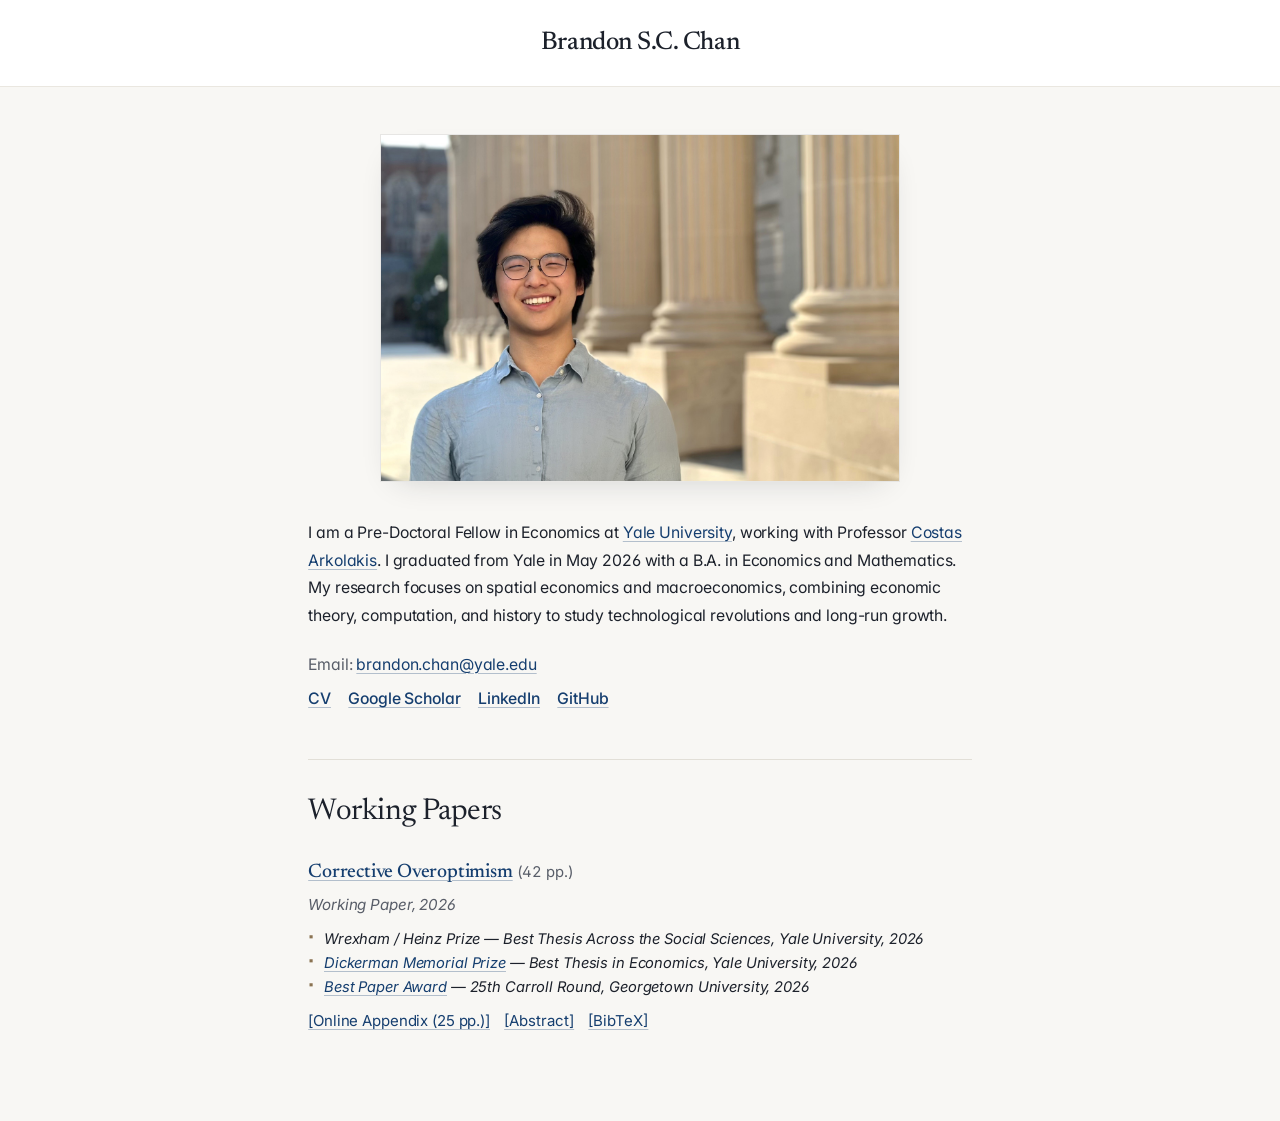
==== commit 56d3e79f: "Crop portrait to 3:2, tighten bio, adopt gallery off-white palette and BC favicon" ====
--- a/index.html
+++ b/index.html
@@ -113,8 +113,9 @@
   }
   </script>
 
-  <link rel="icon" type="image/png" href="images/favicon.png">
-  <link rel="apple-touch-icon" href="images/apple-touch-icon.png">
+  <link rel="icon" type="image/svg+xml" href="images/favicon.svg">
+  <link rel="icon" type="image/png" sizes="256x256" href="images/favicon.png">
+  <link rel="apple-touch-icon" sizes="180x180" href="images/apple-touch-icon.png">
   <link rel="preconnect" href="https://fonts.googleapis.com">
   <link rel="preconnect" href="https://fonts.gstatic.com" crossorigin>
   <link href="https://fonts.googleapis.com/css2?family=Inter:ital,wght@0,400;0,500;0,600;1,400&family=Newsreader:opsz,wght@6..72,400;6..72,500&display=swap" rel="stylesheet">
--- a/css/style.css
+++ b/css/style.css
@@ -8,9 +8,9 @@
   --font-sans: "Inter", -apple-system, BlinkMacSystemFont, "Segoe UI", sans-serif;
   --font-code: ui-monospace, SFMono-Regular, Menlo, monospace;
 
-  --bg-header: #fcfbf9;
-  --bg-page: #f4f1ea;
-  --bg-drawer: #faf8f3;
+  --bg-header: #ffffff;
+  --bg-page: #f8f7f4;
+  --bg-drawer: #ffffff;
 
   --ink: #1c212b;
   --ink-muted: #585d68;
@@ -18,8 +18,8 @@
   --accent-hover: #0b2648;
   --accent-underline: rgba(21, 62, 111, 0.30);
   --stone-bullet: #8a7352;
-  --rule: #ddd7cc;
-  --header-rule: #e6e1d7;
+  --rule: #e2dfd7;
+  --header-rule: #eae7e0;
 
   --max-width: 42rem;
 }
@@ -101,7 +101,7 @@
 
 .portrait {
   display: block;
-  width: min(100%, 500px);
+  width: min(100%, 520px);
   height: auto;
   margin: 0 auto;
   border: 1px solid rgba(28, 33, 43, 0.08);
